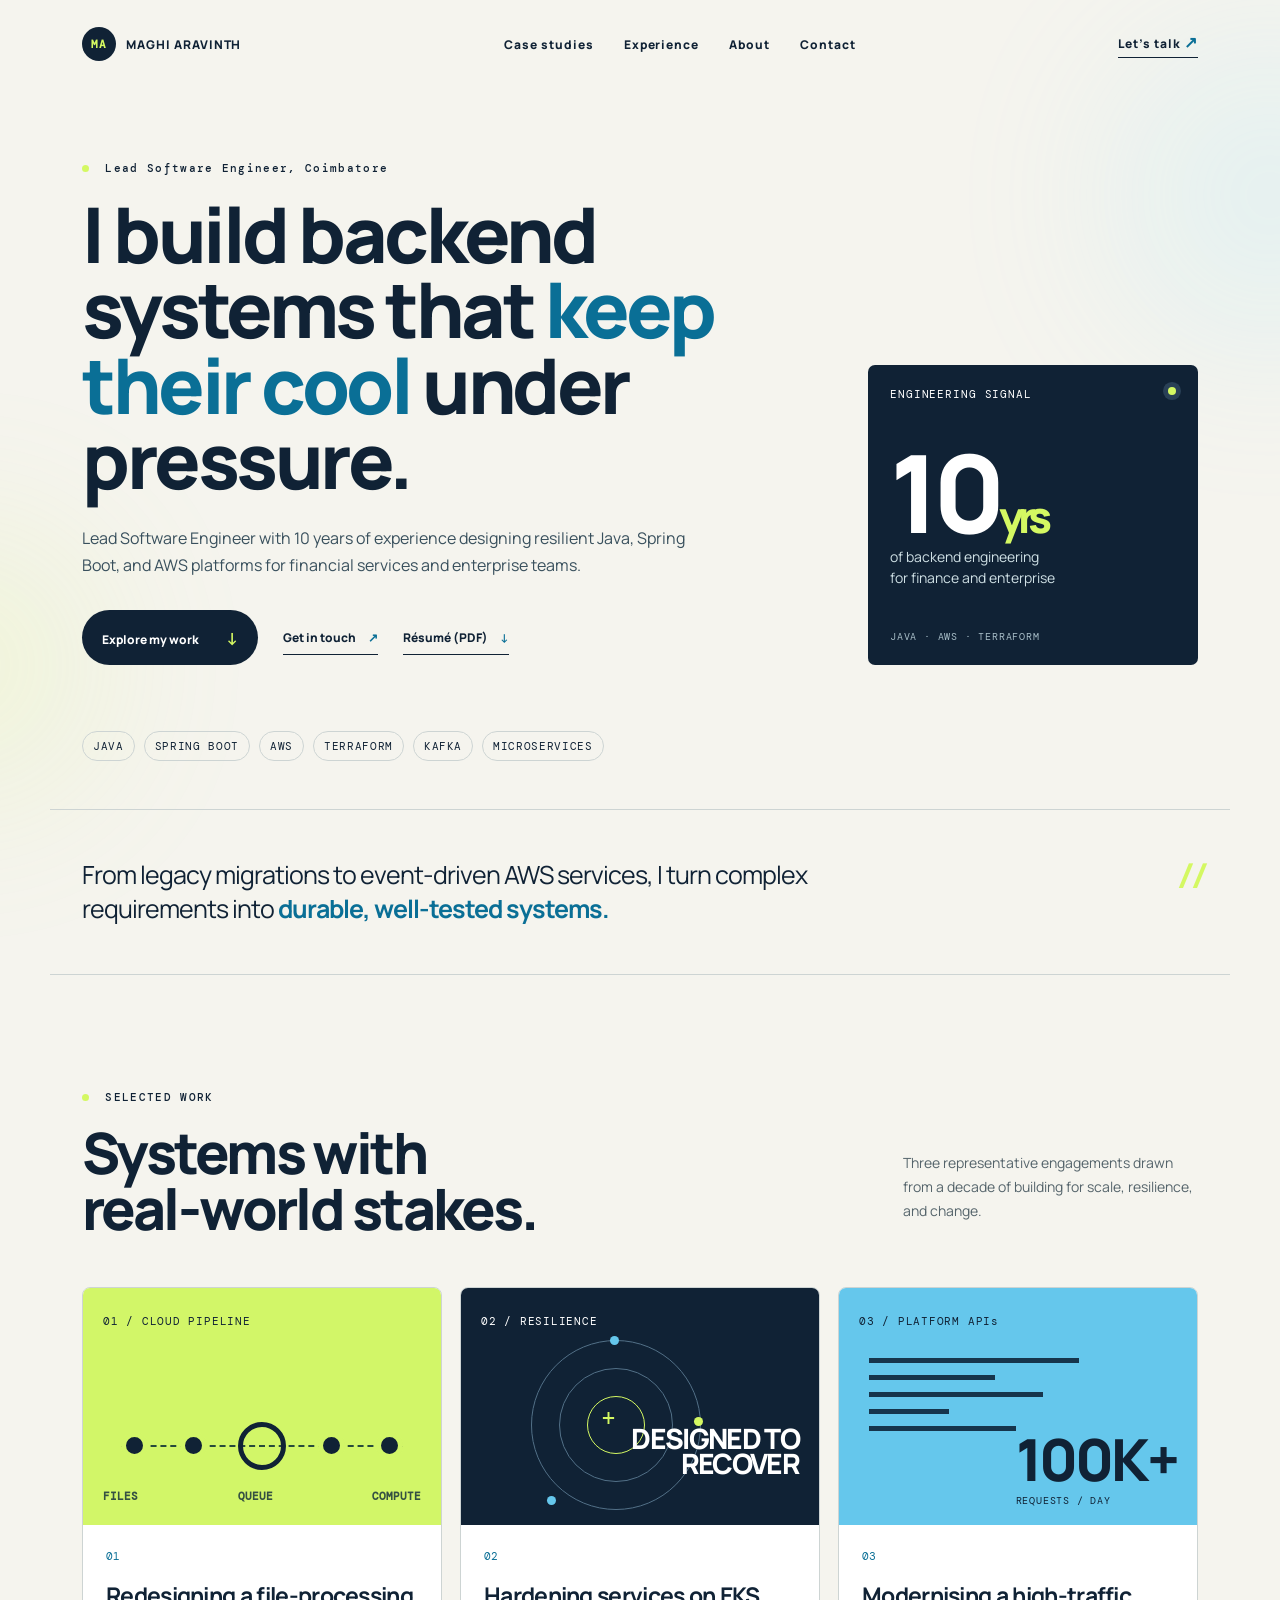
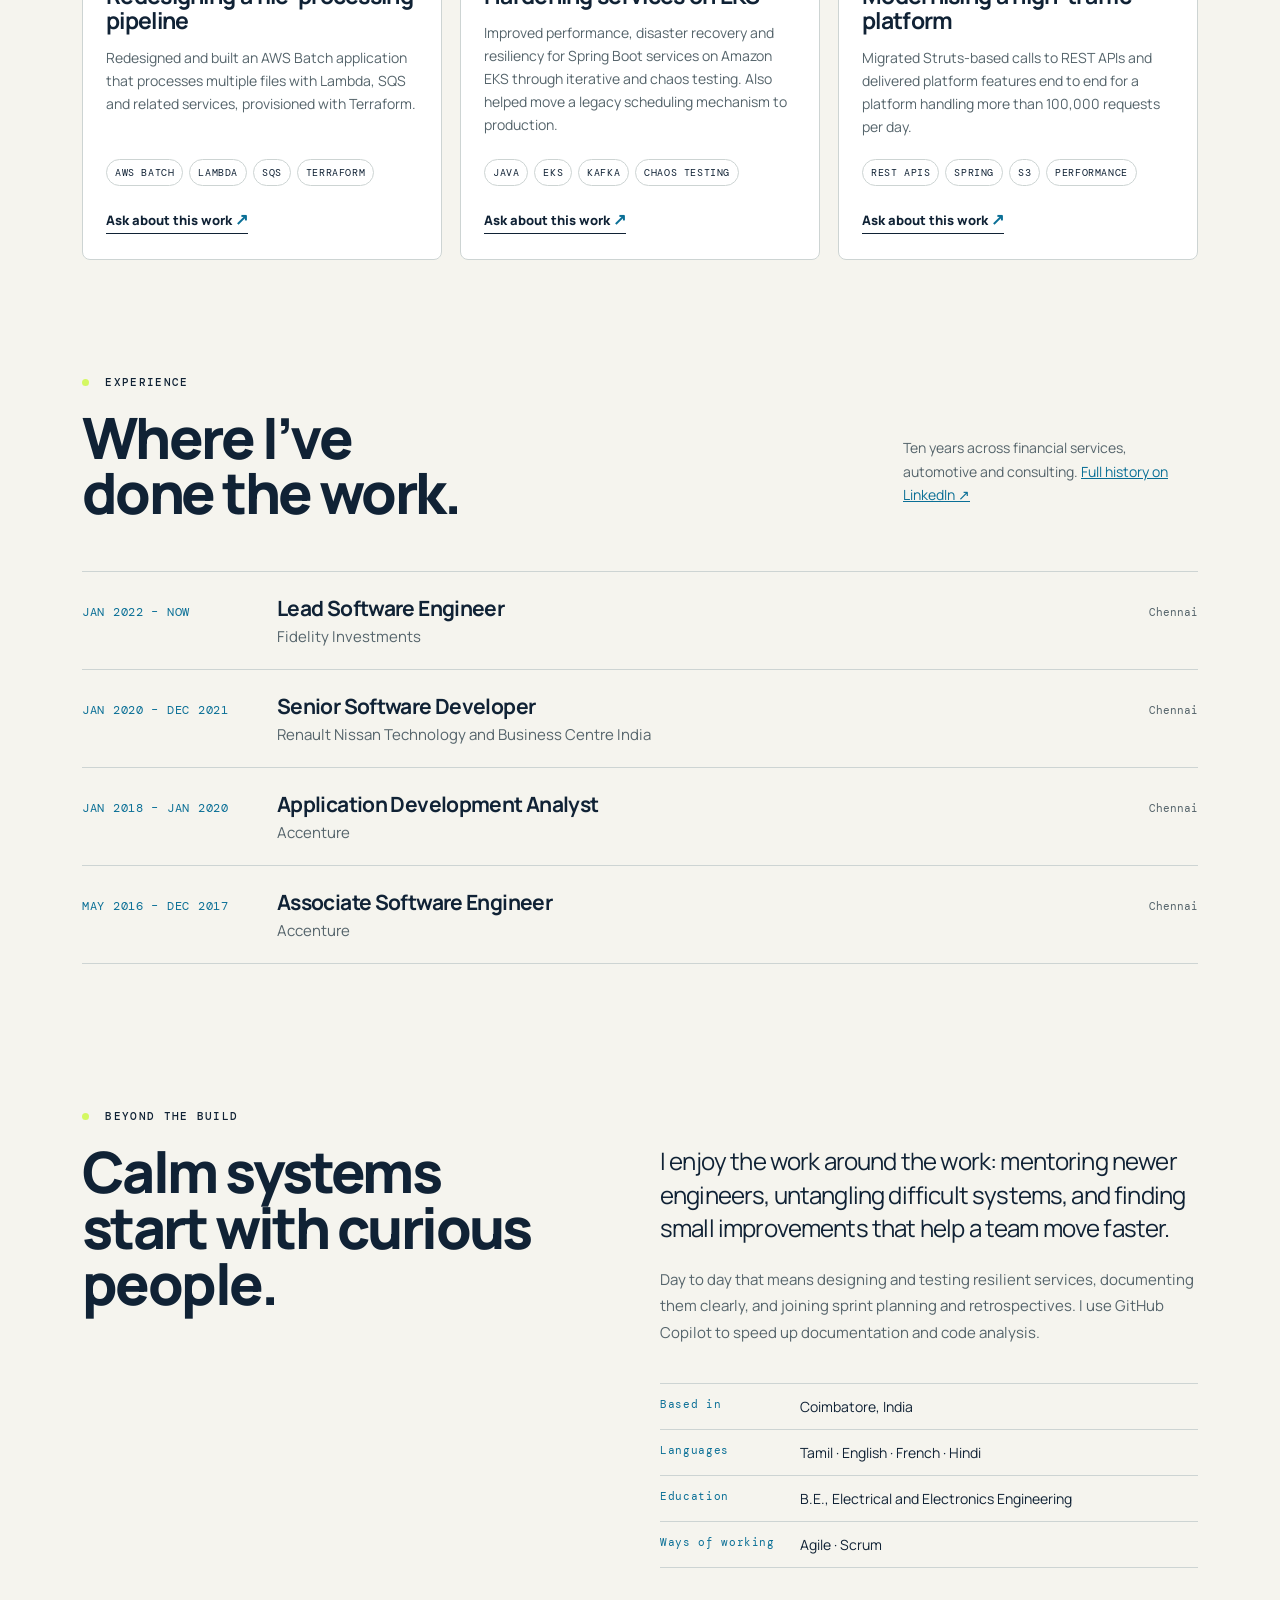
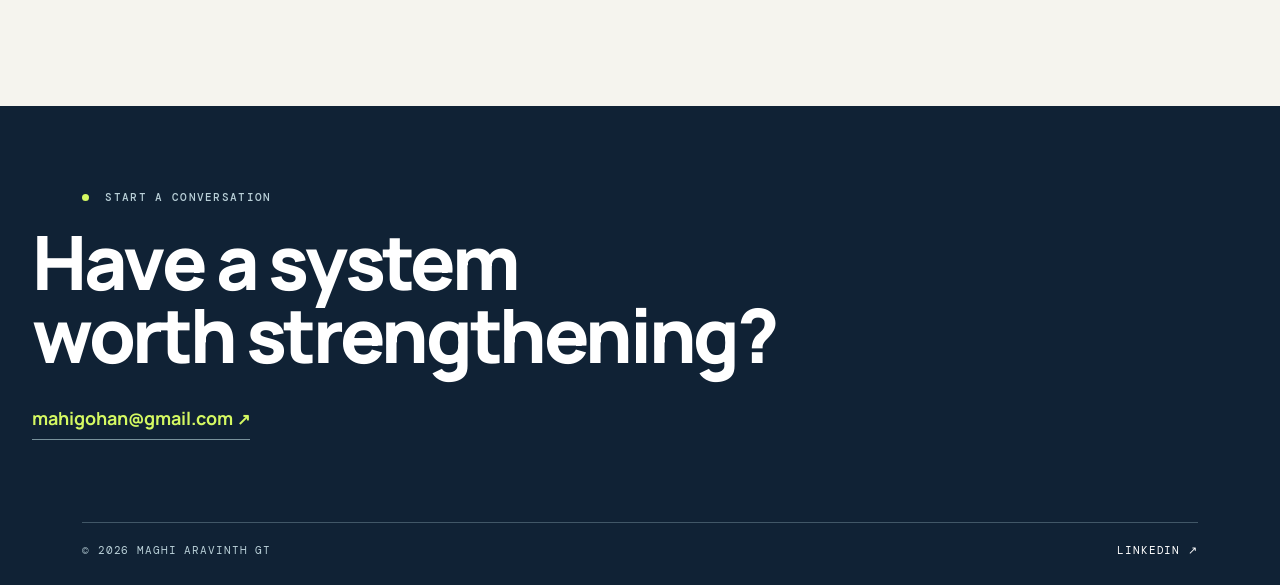
==== index.html @ f9e41836 "uploaded initial commits" ====
<!doctype html>
<html lang="en">
<head>
  <meta charset="utf-8">
  <meta name="viewport" content="width=device-width, initial-scale=1, viewport-fit=cover">
  <meta name="description" content="Portfolio of Maghi Aravinth GT, Lead Software Engineer.">
  <meta name="theme-color" content="#f5f4ee">
  <link rel="icon" href="favicon.svg" type="image/svg+xml">
  <meta property="og:type" content="website">
  <meta property="og:title" content="Maghi Aravinth GT – Lead Software Engineer">
  <meta property="og:description" content="Java, Spring Boot, AWS and Terraform. Resilient backend systems for financial services and enterprise teams.">
  <title>Maghi Aravinth GT - Lead Software Engineer</title>
  <link rel="preconnect" href="https://fonts.googleapis.com">
  <link rel="preconnect" href="https://fonts.gstatic.com" crossorigin>
  <link href="https://fonts.googleapis.com/css2?family=DM+Mono:wght@400;500&family=Manrope:wght@400;500;600;700;800&display=swap" rel="stylesheet">
  <link rel="stylesheet" href="styles.css">
</head>
<body>
  <div class="page-glow glow-one"></div><div class="page-glow glow-two"></div>
  <header class="nav wrap">
    <a class="brand" href="#top"><span>MA</span> MAGHI ARAVINTH</a>
    <nav aria-label="Main navigation"><a href="#work">Case studies</a><a href="#experience">Experience</a><a href="#about">About</a><a href="#contact">Contact</a></nav>
    <a class="nav-cta" href="mailto:mahigohan@gmail.com">Let’s talk <span>↗</span></a>
  </header>

  <main id="top">
    <section class="hero wrap">
      <p class="eyebrow"><span></span> Lead Software Engineer, Coimbatore</p>
      <div class="hero-grid">
        <div>
          <h1>I build backend systems that <em>keep their cool</em> under pressure.</h1>
          <p class="intro">Lead Software Engineer with 10 years of experience designing resilient Java, Spring Boot, and AWS platforms for financial services and enterprise teams.</p>
          <div class="hero-actions"><a class="button primary" href="#work">Explore my work <b>↓</b></a><a class="button text" href="mailto:mahigohan@gmail.com">Get in touch <b>↗</b></a><a class="button text" href="Maghi_Aravinth_GT_Resume.pdf" download>Résumé (PDF) <b>↓</b></a></div>
        </div>
        <aside class="signal-card" aria-label="Engineering profile">
          <div class="signal-top"><span>ENGINEERING SIGNAL</span><i></i></div>
          <div class="signal-number">10<span>yrs</span></div><p>of backend engineering<br>for finance and enterprise</p>
          
          <div class="signal-footer"><span>JAVA · AWS · TERRAFORM</span></div>
        </aside>
      </div>
      <div class="stack-row"><span>JAVA</span><span>SPRING BOOT</span><span>AWS</span><span>TERRAFORM</span><span>KAFKA</span><span>MICROSERVICES</span></div>
    </section>

    <section class="statement wrap"><p>From legacy migrations to event-driven AWS services, I turn complex requirements into <strong>durable, well-tested systems.</strong></p><div class="line-mark">/ /</div></section>

    <section class="work wrap" id="work">
      <div class="section-heading"><div><p class="eyebrow"><span></span> SELECTED WORK</p><h2>Systems with<br>real-world stakes.</h2></div><p>Three representative engagements drawn from a decade of building for scale, resilience, and change.</p></div>
      <div class="case-list">
        <article class="case-card featured">
          <div class="case-art batch-art"><span class="art-label">01 / CLOUD PIPELINE</span><div class="pipeline"><i></i><i></i><i></i><i></i><i></i></div><div class="batch-tags"><b>FILES</b><b>QUEUE</b><b>COMPUTE</b></div></div>
          <div class="case-copy"><p class="case-number">01</p><h3>Redesigning a file-processing pipeline</h3><p>Redesigned and built an AWS Batch application that processes multiple files with Lambda, SQS and related services, provisioned with Terraform.</p><div class="tags"><span>AWS BATCH</span><span>LAMBDA</span><span>SQS</span><span>TERRAFORM</span></div><a href="#contact">Ask about this work <b>↗</b></a></div>
        </article>
        <article class="case-card dark-card">
          <div class="case-art resilience-art"><span class="art-label">02 / RESILIENCE</span><div class="orbit"><i></i><i></i><i></i><b>+</b></div><p>DESIGNED TO<br>RECOVER</p></div>
          <div class="case-copy"><p class="case-number">02</p><h3>Hardening services on EKS</h3><p>Improved performance, disaster recovery and resiliency for Spring Boot services on Amazon EKS through iterative and chaos testing. Also helped move a legacy scheduling mechanism to production.</p><div class="tags"><span>JAVA</span><span>EKS</span><span>KAFKA</span><span>CHAOS TESTING</span></div><a href="#contact">Ask about this work <b>↗</b></a></div>
        </article>
        <article class="case-card sky-card">
          <div class="case-art api-art"><span class="art-label">03 / PLATFORM APIs</span><div class="request-lines"><i></i><i></i><i></i><i></i><i></i></div><div class="request-count">100K+<small>REQUESTS / DAY</small></div></div>
          <div class="case-copy"><p class="case-number">03</p><h3>Modernising a high-traffic platform</h3><p>Migrated Struts-based calls to REST APIs and delivered platform features end to end for a platform handling more than 100,000 requests per day.</p><div class="tags"><span>REST APIS</span><span>SPRING</span><span>S3</span><span>PERFORMANCE</span></div><a href="#contact">Ask about this work <b>↗</b></a></div>
        </article>
      </div>
    </section>

    <section class="exp wrap" id="experience"><div class="section-heading"><div><p class="eyebrow"><span></span> EXPERIENCE</p><h2>Where I’ve<br>done the work.</h2></div><p>Ten years across financial services, automotive and consulting. <a href="https://www.linkedin.com/in/maghiaravinthgt22" rel="noreferrer">Full history on LinkedIn ↗</a></p></div><ol class="roles">
<li><time>JAN 2022 – NOW</time><div><h3>Lead Software Engineer</h3><p>Fidelity Investments</p></div><span>Chennai</span></li>
<li><time>JAN 2020 – DEC 2021</time><div><h3>Senior Software Developer</h3><p>Renault Nissan Technology and Business Centre India</p></div><span>Chennai</span></li>
<li><time>JAN 2018 – JAN 2020</time><div><h3>Application Development Analyst</h3><p>Accenture</p></div><span>Chennai</span></li>
<li><time>MAY 2016 – DEC 2017</time><div><h3>Associate Software Engineer</h3><p>Accenture</p></div><span>Chennai</span></li></ol></section>

    <section class="about wrap" id="about"><div class="about-side"><p class="eyebrow"><span></span> BEYOND THE BUILD</p><h2>Calm systems<br>start with curious<br>people.</h2></div><div class="about-copy"><p>I enjoy the work around the work: mentoring newer engineers, untangling difficult systems, and finding small improvements that help a team move faster.</p><p class="muted">Day to day that means designing and testing resilient services, documenting them clearly, and joining sprint planning and retrospectives. I use GitHub Copilot to speed up documentation and code analysis.</p><div class="facts"><div><b>Based in</b><span>Coimbatore, India</span></div><div><b>Languages</b><span>Tamil · English · French · Hindi</span></div><div><b>Education</b><span>B.E., Electrical and Electronics Engineering</span></div><div><b>Ways of working</b><span>Agile · Scrum</span></div></div></div></section>

    <section class="contact wrap" id="contact"><p class="eyebrow"><span></span> START A CONVERSATION</p><h2>Have a system<br>worth strengthening?</h2><a href="mailto:mahigohan@gmail.com">mahigohan@gmail.com <b>↗</b></a><div><span>© 2026 MAGHI ARAVINTH GT</span><a href="https://www.linkedin.com/in/maghiaravinthgt22" target="_blank" rel="noreferrer">LINKEDIN ↗</a></div></section>
  </main>
</body>
</html>
---- styles.css ----
:root{--text:#102235;--card:#fff;--link:#0a6f96;--soft:#39505d;color-scheme:light;box-sizing:border-box;padding-top:env(safe-area-inset-top,0px);padding-bottom:env(safe-area-inset-bottom,0px);--ink:#102235;--blue:#65c7ec;--acid:#d4f862;--paper:#f5f4ee;--muted:#55646b;--line:#cdd4d3}*{box-sizing:border-box}html{scroll-behavior:smooth;scroll-padding-top:env(safe-area-inset-top,0px)}body{margin:0;color:var(--text);background:var(--paper);font-family:Manrope,Arial,sans-serif}.wrap{max-width:1180px;margin:auto;padding-left:32px;padding-right:32px}.page-glow{position:fixed;border-radius:50%;filter:blur(90px);z-index:-1;opacity:.18}.glow-one{width:300px;height:300px;background:#95e5ff;top:5%;right:-140px}.glow-two{width:250px;height:250px;background:#d4f862;top:60%;left:-160px}.nav{height:88px;display:flex;align-items:center;justify-content:space-between;font-size:12px;font-weight:800;letter-spacing:.08em}.brand{display:flex;align-items:center;gap:10px;text-decoration:none;color:inherit}.brand span{display:grid;place-items:center;width:34px;height:34px;background:var(--ink);color:var(--acid);border-radius:50%;font-family:'DM Mono',ui-monospace,monospace;font-size:11px}.nav nav{display:flex;gap:30px}.nav a{color:inherit;text-decoration:none}.nav-cta{border-bottom:1px solid var(--text);padding-bottom:4px}.nav-cta span,.case-copy a b,.contact h2+a b{color:var(--link);font-size:16px}.hero{padding-top:73px}.eyebrow{font:500 11px 'DM Mono',ui-monospace,monospace;letter-spacing:.12em;margin:0 0 21px}.eyebrow span{width:7px;height:7px;background:var(--acid);display:inline-block;border-radius:50%;margin-right:8px}.hero-grid{display:grid;grid-template-columns:minmax(0,1.45fr) 330px;gap:80px;align-items:end}.hero h1,.section-heading h2,.about h2,.contact h2{font-size:clamp(47px,6vw,78px);letter-spacing:-.045em;line-height:.98;margin:0;font-weight:800}.hero h1 em{font-style:normal;color:var(--link)}.intro{font-size:16px;line-height:1.7;max-width:630px;margin:28px 0 31px;color:var(--soft)}.hero-actions{display:flex;align-items:center;gap:25px}.button{font-size:12px;font-weight:800;text-decoration:none;color:inherit}.button.primary{background:var(--ink);color:white;border-radius:30px;padding:16px 20px}.button.primary b{color:var(--acid);padding-left:25px;font-size:17px}.button.text{border-bottom:1px solid;padding:8px 0}.button.text b{padding-left:10px;color:var(--link)}.signal-card{background:var(--ink);color:white;padding:22px;border-radius:7px;min-height:300px;display:flex;flex-direction:column}.signal-top,.signal-footer{display:flex;justify-content:space-between;font:11px 'DM Mono',ui-monospace,monospace;letter-spacing:.08em}.signal-top i{display:block;width:8px;height:8px;border-radius:50%;background:var(--acid);box-shadow:0 0 0 5px #294056}.signal-number{font-size:108px;font-weight:800;line-height:.9;letter-spacing:-.06em;margin:42px 0 5px}.signal-number span{font-size:44px;color:var(--acid)}.signal-card p{font-size:14px;line-height:1.5;margin:0;color:#cfe0e5}.signal-bars{height:40px;margin-top:auto;display:flex;align-items:end;gap:5px}.signal-bars span{width:10px;background:var(--blue);display:block}.signal-bars span:nth-child(1){height:20%}.signal-bars span:nth-child(2){height:55%}.signal-bars span:nth-child(3){height:35%}.signal-bars span:nth-child(4){height:85%}.signal-bars span:nth-child(5){height:50%}.signal-bars span:nth-child(6){height:100%;background:var(--acid)}.signal-bars span:nth-child(7){height:70%}.signal-bars span:nth-child(8){height:90%}.signal-footer{margin-top:auto;padding-top:18px;color:#a8bec8;font-size:10px}.stack-row{display:flex;flex-wrap:wrap;gap:9px;padding:66px 0 48px}.stack-row span,.tags span{border:1px solid var(--line);border-radius:20px;padding:7px 10px;font:11px 'DM Mono',ui-monospace,monospace;letter-spacing:.06em}.statement{border-top:1px solid var(--line);border-bottom:1px solid var(--line);padding-top:48px;padding-bottom:48px;display:flex;justify-content:space-between;gap:20px}.statement p{font-size:25px;line-height:1.35;letter-spacing:-.04em;max-width:780px;margin:0}.statement strong{color:var(--link)}.line-mark{font:700 28px 'DM Mono',ui-monospace,monospace;color:var(--acid);letter-spacing:-10px}.work{padding-top:115px}.section-heading{display:flex;justify-content:space-between;align-items:end;gap:50px;margin-bottom:50px}.section-heading h2{font-size:57px}.section-heading>p{max-width:295px;font-size:14px;line-height:1.7;color:var(--muted)}.case-list{display:grid;grid-template-columns:repeat(3,1fr);gap:18px}.case-card{border-radius:8px;overflow:hidden;background:var(--card);border:1px solid var(--line);display:flex;flex-direction:column}.case-art{height:237px;position:relative;padding:20px;overflow:hidden}.art-label{font:11px 'DM Mono',ui-monospace,monospace;letter-spacing:.07em}.batch-art{background:#d2f668}.pipeline{position:absolute;left:38px;right:38px;bottom:55px;display:flex;align-items:center;justify-content:space-between}.pipeline:before{content:'';position:absolute;left:0;right:0;border-top:2px dashed #274a3b;z-index:0}.pipeline i{position:relative;z-index:1;width:27px;height:27px;border-radius:50%;background:#102235;border:5px solid #d2f668}.pipeline i:nth-child(3){width:48px;height:48px;border-color:#102235;background:transparent}.batch-tags{position:absolute;bottom:22px;left:20px;right:20px;display:flex;justify-content:space-between;font:11px 'DM Mono',ui-monospace,monospace;color:#355142}.resilience-art{background:#102235;color:white}.resilience-art p{position:absolute;bottom:20px;right:20px;text-align:right;font:800 28px/.9 Manrope,Arial,sans-serif;letter-spacing:-.06em}.orbit{position:absolute;width:170px;height:170px;border:1px solid #527087;border-radius:50%;left:70px;top:52px}.orbit:before,.orbit:after{content:'';position:absolute;inset:27px;border:1px solid #527087;border-radius:50%}.orbit:after{inset:55px;border-color:var(--acid)}.orbit i{position:absolute;width:9px;height:9px;background:var(--blue);border-radius:50%;top:-5px;left:78px}.orbit i:nth-child(2){top:76px;left:162px;background:var(--acid)}.orbit i:nth-child(3){top:155px;left:15px}.orbit b{position:absolute;top:61px;left:69px;font:25px 'DM Mono',ui-monospace,monospace;color:var(--acid)}.sky-card .case-art{background:var(--blue)}.request-lines{position:absolute;top:58px;left:30px;width:210px}.request-lines i{height:5px;display:block;background:#16354c;margin:12px 0}.request-lines i:nth-child(2){width:60%}.request-lines i:nth-child(3){width:83%}.request-lines i:nth-child(4){width:38%}.request-lines i:nth-child(5){width:70%}.request-count{position:absolute;right:20px;bottom:18px;font:800 58px/.8 Manrope,Arial,sans-serif;letter-spacing:-.05em}.request-count small{display:block;font:10px 'DM Mono',ui-monospace,monospace;letter-spacing:.08em;margin-top:11px}.case-copy{padding:24px 23px 25px;display:flex;flex-direction:column;flex:1}.case-number{font:11px 'DM Mono',ui-monospace,monospace;color:var(--link);margin:0 0 20px}.case-copy h3{font-size:23px;letter-spacing:-.03em;line-height:1.1;margin:0 0 13px}.case-copy>p:not(.case-number){font-size:14px;line-height:1.65;color:var(--muted);margin:0 0 20px}.tags{display:flex;gap:6px;flex-wrap:wrap;margin-top:auto}.tags span{font-size:10px;padding:6px 8px}.case-copy a{font-size:13px;font-weight:800;color:inherit;text-decoration:none;margin-top:22px;border-bottom:1px solid var(--text);align-self:start;padding-bottom:3px}.about{display:grid;grid-template-columns:1fr 1.15fr;gap:110px;padding-top:145px;padding-bottom:138px}.about h2{font-size:57px}.about-copy>p:first-child{font-size:24px;line-height:1.4;letter-spacing:-.035em;margin:35px 0 22px}.muted{font-size:15px;line-height:1.75;color:var(--muted)}.facts{margin-top:37px;border-top:1px solid var(--line)}.facts>div{display:grid;grid-template-columns:140px 1fr;border-bottom:1px solid var(--line);padding:13px 0;font-size:14px}.facts b{font:11px 'DM Mono',ui-monospace,monospace;letter-spacing:.06em;color:var(--link)}.contact{background:var(--ink);max-width:none;color:white;padding-top:84px;padding-bottom:28px}.contact>*{max-width:1116px;margin-left:auto;margin-right:auto}.contact .eyebrow{color:#b9d0d8}.contact h2{font-size:clamp(47px,6vw,75px);margin-bottom:34px}.contact h2+a{font-size:18px;font-weight:700;color:var(--acid);text-decoration:none;border-bottom:1px solid #78919b;padding-bottom:9px}.contact>div{margin-top:92px;padding-top:20px;border-top:1px solid #415767;display:flex;justify-content:space-between;font:11px 'DM Mono',ui-monospace,monospace;letter-spacing:.08em;color:#b9d0d8}.contact>div a{color:white;text-decoration:none}@media(max-width:800px){.wrap{padding-left:20px;padding-right:20px}.nav{height:auto;flex-wrap:wrap;gap:10px 16px;padding-top:16px;padding-bottom:10px}.nav nav{order:3;width:100%;gap:22px;font-size:12px}.nav-cta{font-size:12px}.hero{padding-top:45px}.hero-grid,.about{grid-template-columns:1fr;gap:40px}.signal-card{max-width:400px}.case-list{grid-template-columns:1fr}.section-heading{display:block}.section-heading>p{margin-top:20px}.statement{padding-top:35px;padding-bottom:35px}.statement p{font-size:20px}.work{padding-top:80px}.about{padding-top:90px;padding-bottom:90px}.contact{padding-left:20px;padding-right:20px}.facts>div{grid-template-columns:100px 1fr}.stack-row{padding:45px 0}.hero h1{font-size:50px}}

a:focus-visible,button:focus-visible{outline:3px solid var(--link);outline-offset:3px;border-radius:3px}
.contact a:focus-visible{outline-color:var(--acid)}
.contact h2+a b{color:var(--acid)}
.case-art{color:#102235}.resilience-art{color:#fff}
.section-heading>p a{color:var(--link)}
.exp{padding-top:115px}
.roles{list-style:none;margin:0;padding:0;border-top:1px solid var(--line)}
.roles li{display:grid;grid-template-columns:175px 1fr 90px;gap:20px;align-items:baseline;padding:22px 0;border-bottom:1px solid var(--line)}
.roles time{font:12px 'DM Mono',ui-monospace,monospace;color:var(--link);letter-spacing:.06em}
.roles h3{margin:0;font-size:21px;letter-spacing:-.03em}
.roles p{margin:4px 0 0;color:var(--muted);font-size:15px}
.roles span{font:11px 'DM Mono',ui-monospace,monospace;color:var(--muted);text-align:right}
@media(max-width:800px){.roles li{grid-template-columns:1fr;gap:6px}.roles span{text-align:left}.exp{padding-top:80px}}
.hero-actions{flex-wrap:wrap;gap:14px 25px}
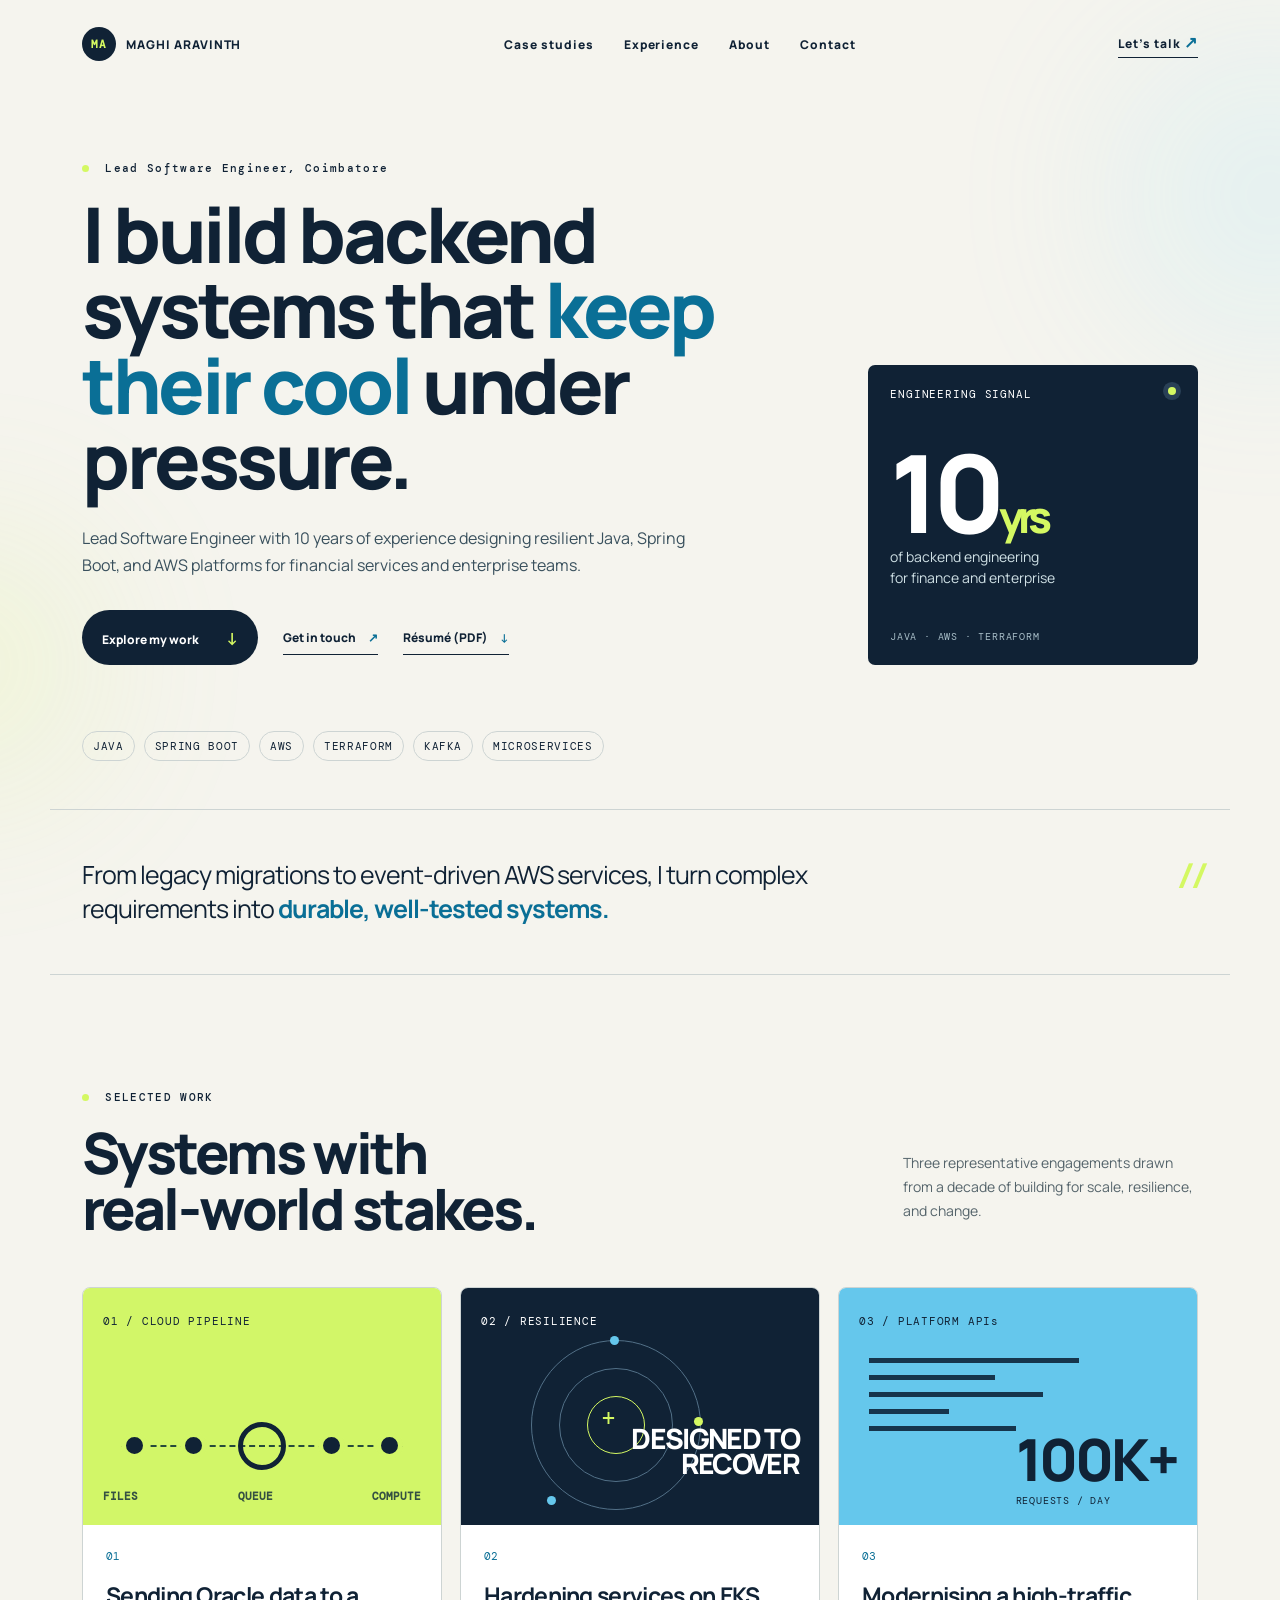
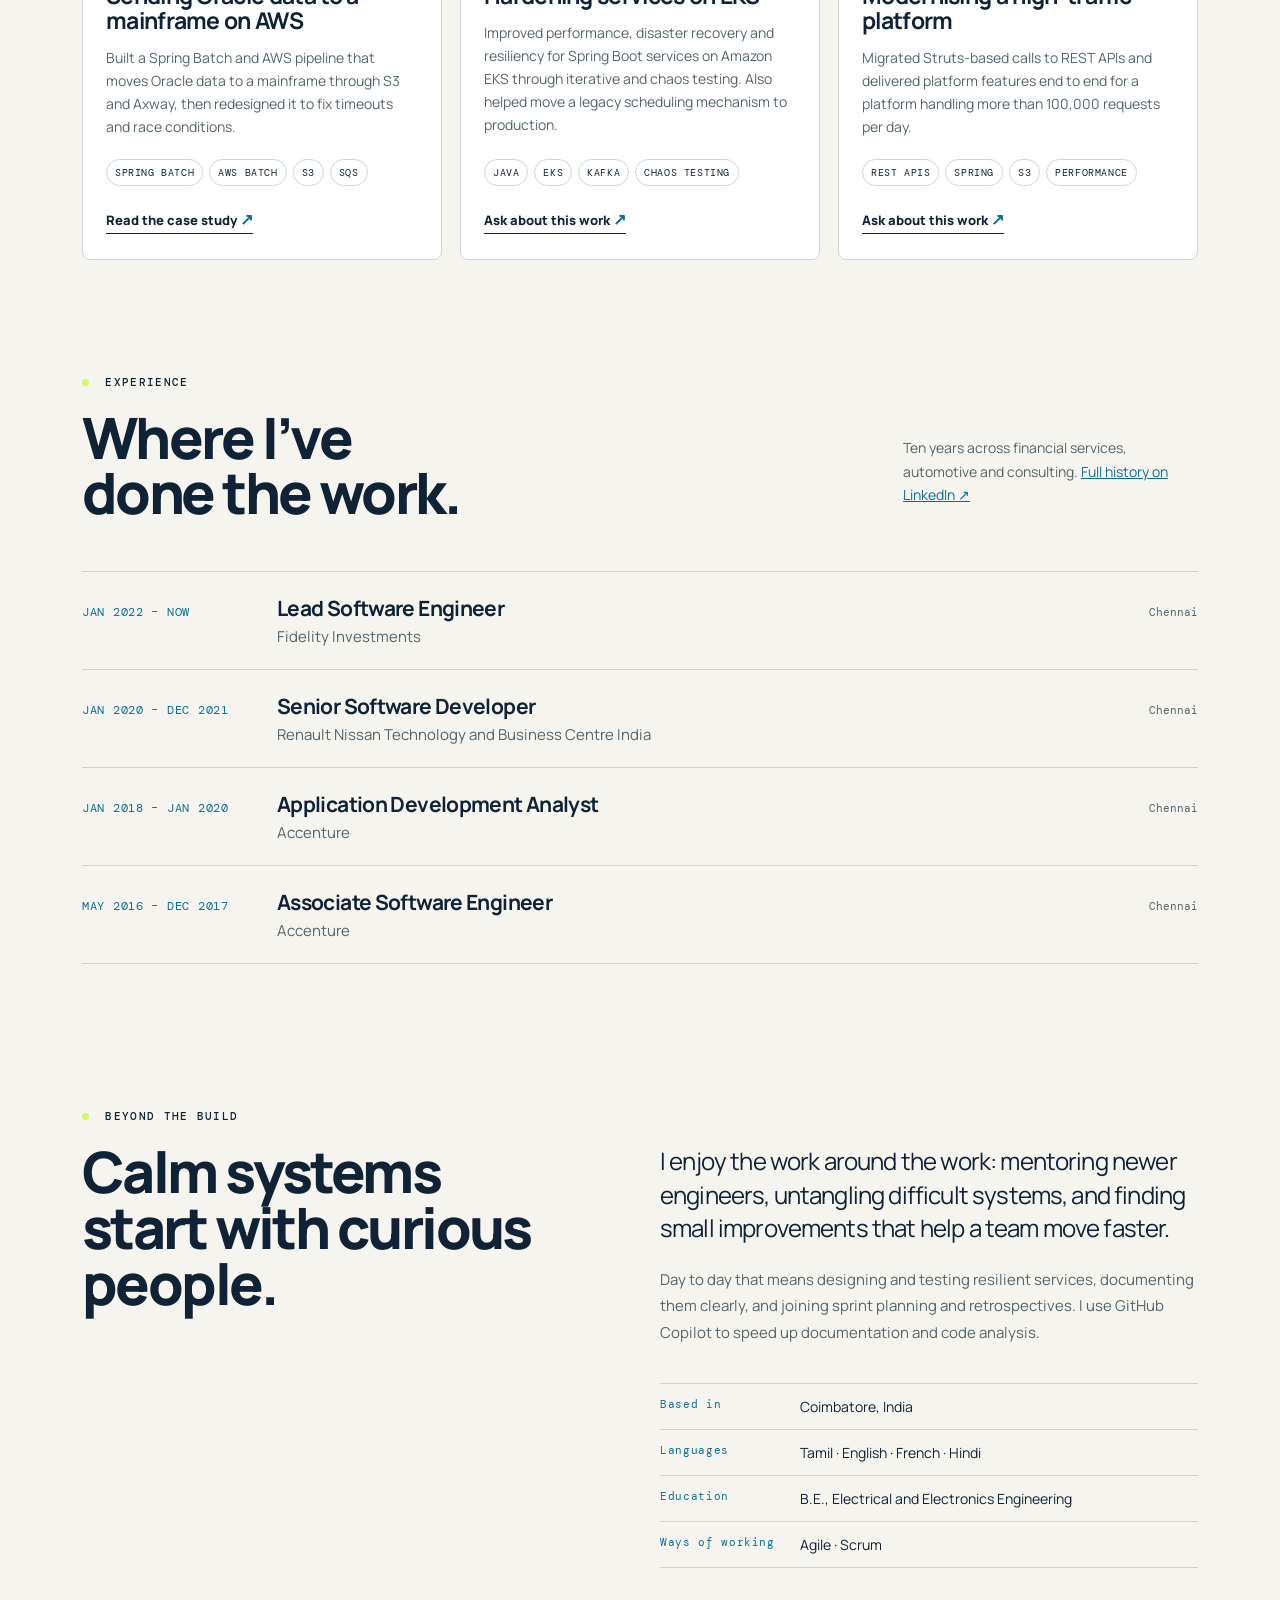
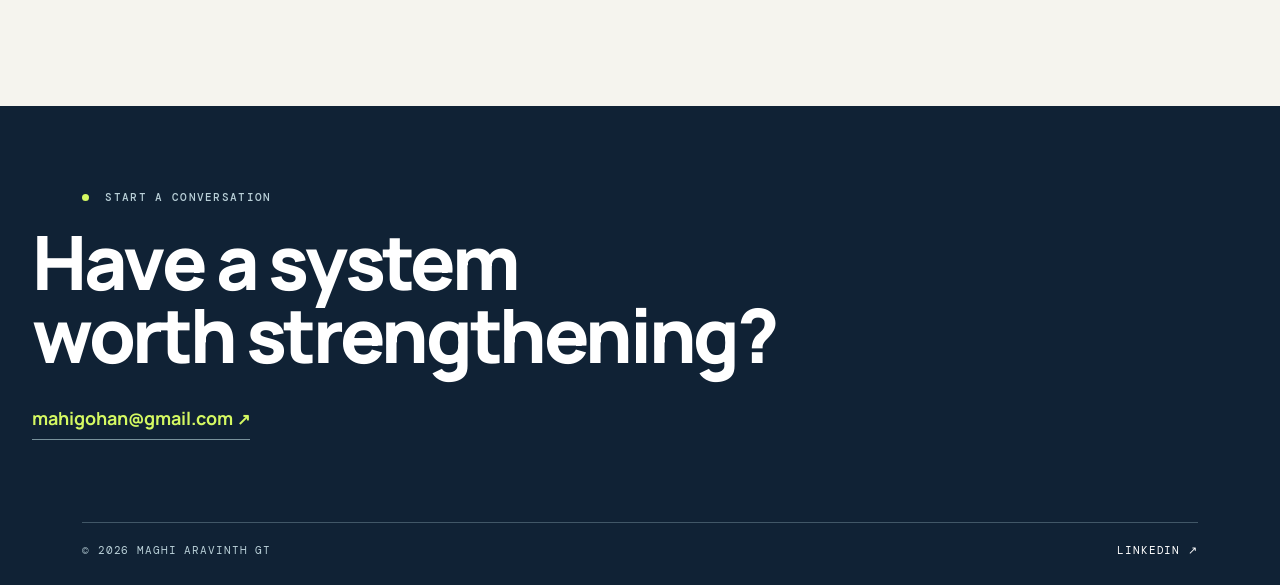
==== commit 67b7b612: "added case study 1" ====
--- a/index.html
+++ b/index.html
@@ -49,7 +49,7 @@
       <div class="case-list">
         <article class="case-card featured">
           <div class="case-art batch-art"><span class="art-label">01 / CLOUD PIPELINE</span><div class="pipeline"><i></i><i></i><i></i><i></i><i></i></div><div class="batch-tags"><b>FILES</b><b>QUEUE</b><b>COMPUTE</b></div></div>
-          <div class="case-copy"><p class="case-number">01</p><h3>Redesigning a file-processing pipeline</h3><p>Redesigned and built an AWS Batch application that processes multiple files with Lambda, SQS and related services, provisioned with Terraform.</p><div class="tags"><span>AWS BATCH</span><span>LAMBDA</span><span>SQS</span><span>TERRAFORM</span></div><a href="#contact">Ask about this work <b>↗</b></a></div>
+          <div class="case-copy"><p class="case-number">01</p><h3>Sending Oracle data to a mainframe on AWS</h3><p>Built a Spring Batch and AWS pipeline that moves Oracle data to a mainframe through S3 and Axway, then redesigned it to fix timeouts and race conditions.</p><div class="tags"><span>SPRING BATCH</span><span>AWS BATCH</span><span>S3</span><span>SQS</span></div><a href="case-study-oracle-mainframe.html">Read the case study <b>↗</b></a></div>
         </article>
         <article class="case-card dark-card">
           <div class="case-art resilience-art"><span class="art-label">02 / RESILIENCE</span><div class="orbit"><i></i><i></i><i></i><b>+</b></div><p>DESIGNED TO<br>RECOVER</p></div>
--- a/styles.css
+++ b/styles.css
@@ -14,3 +14,21 @@
 .roles span{font:11px 'DM Mono',ui-monospace,monospace;color:var(--muted);text-align:right}
 @media(max-width:800px){.roles li{grid-template-columns:1fr;gap:6px}.roles span{text-align:left}.exp{padding-top:80px}}
 .hero-actions{flex-wrap:wrap;gap:14px 25px}
+
+.cs{padding-top:48px;padding-bottom:110px}
+.cs-title{font-size:clamp(38px,5.4vw,66px);letter-spacing:-.045em;line-height:1.02;margin:0 0 24px;font-weight:800;max-width:900px}
+.cs-lede{font-size:18px;line-height:1.65;color:var(--soft);max-width:720px;margin:0}
+.cs-facts{max-width:760px;margin:40px 0 0}
+.cs-sec{max-width:760px;margin-top:64px}
+.cs-sec h2{font-size:30px;letter-spacing:-.035em;line-height:1.15;margin:0 0 16px;font-weight:800}
+.cs-sec h3{font-size:18px;letter-spacing:-.02em;margin:26px 0 6px}
+.cs-sec p{font-size:17px;line-height:1.7;color:var(--soft);margin:0 0 16px}
+.cs-sec strong{color:var(--text)}
+.flow-label{font:11px 'DM Mono',ui-monospace,monospace;letter-spacing:.08em;color:var(--muted);margin:28px 0 10px!important}
+.flow{list-style:none;margin:0 0 6px;padding:0;display:flex;flex-wrap:wrap;gap:8px 6px}
+.flow li{border:1px solid var(--line);background:var(--card);border-radius:6px;padding:8px 12px;font-size:14px;font-weight:600;line-height:1.3}
+.flow li+li::before{content:"→";color:var(--link);font-weight:800;margin-right:10px}
+.flow li.new{background:var(--acid);border-color:var(--acid);color:#102235}
+.flow li.new::before{color:#102235}
+.cs-end{max-width:760px;margin-top:70px;padding-top:28px;border-top:1px solid var(--line);display:flex;flex-wrap:wrap;gap:14px 30px}
+@media(max-width:800px){.cs{padding-top:24px}.cs-sec{margin-top:48px}.cs-lede,.cs-sec p{font-size:16px}}
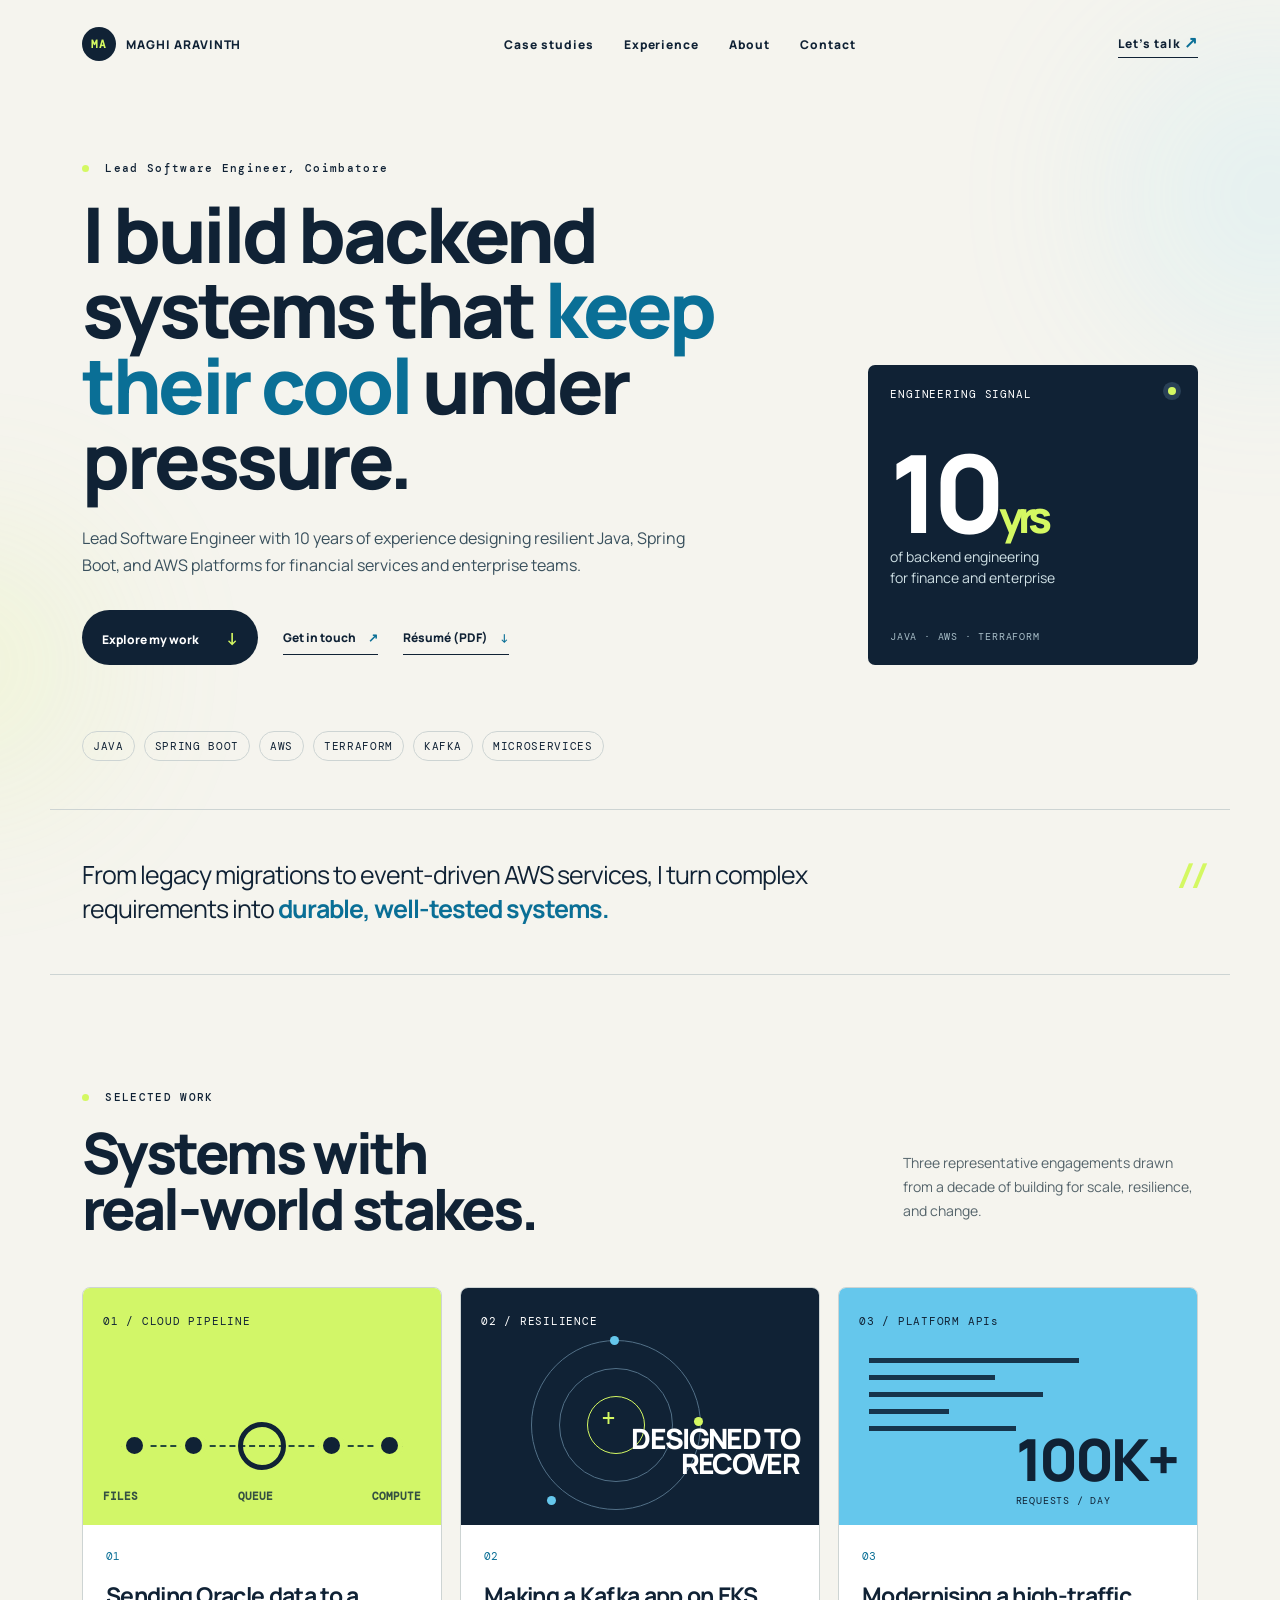
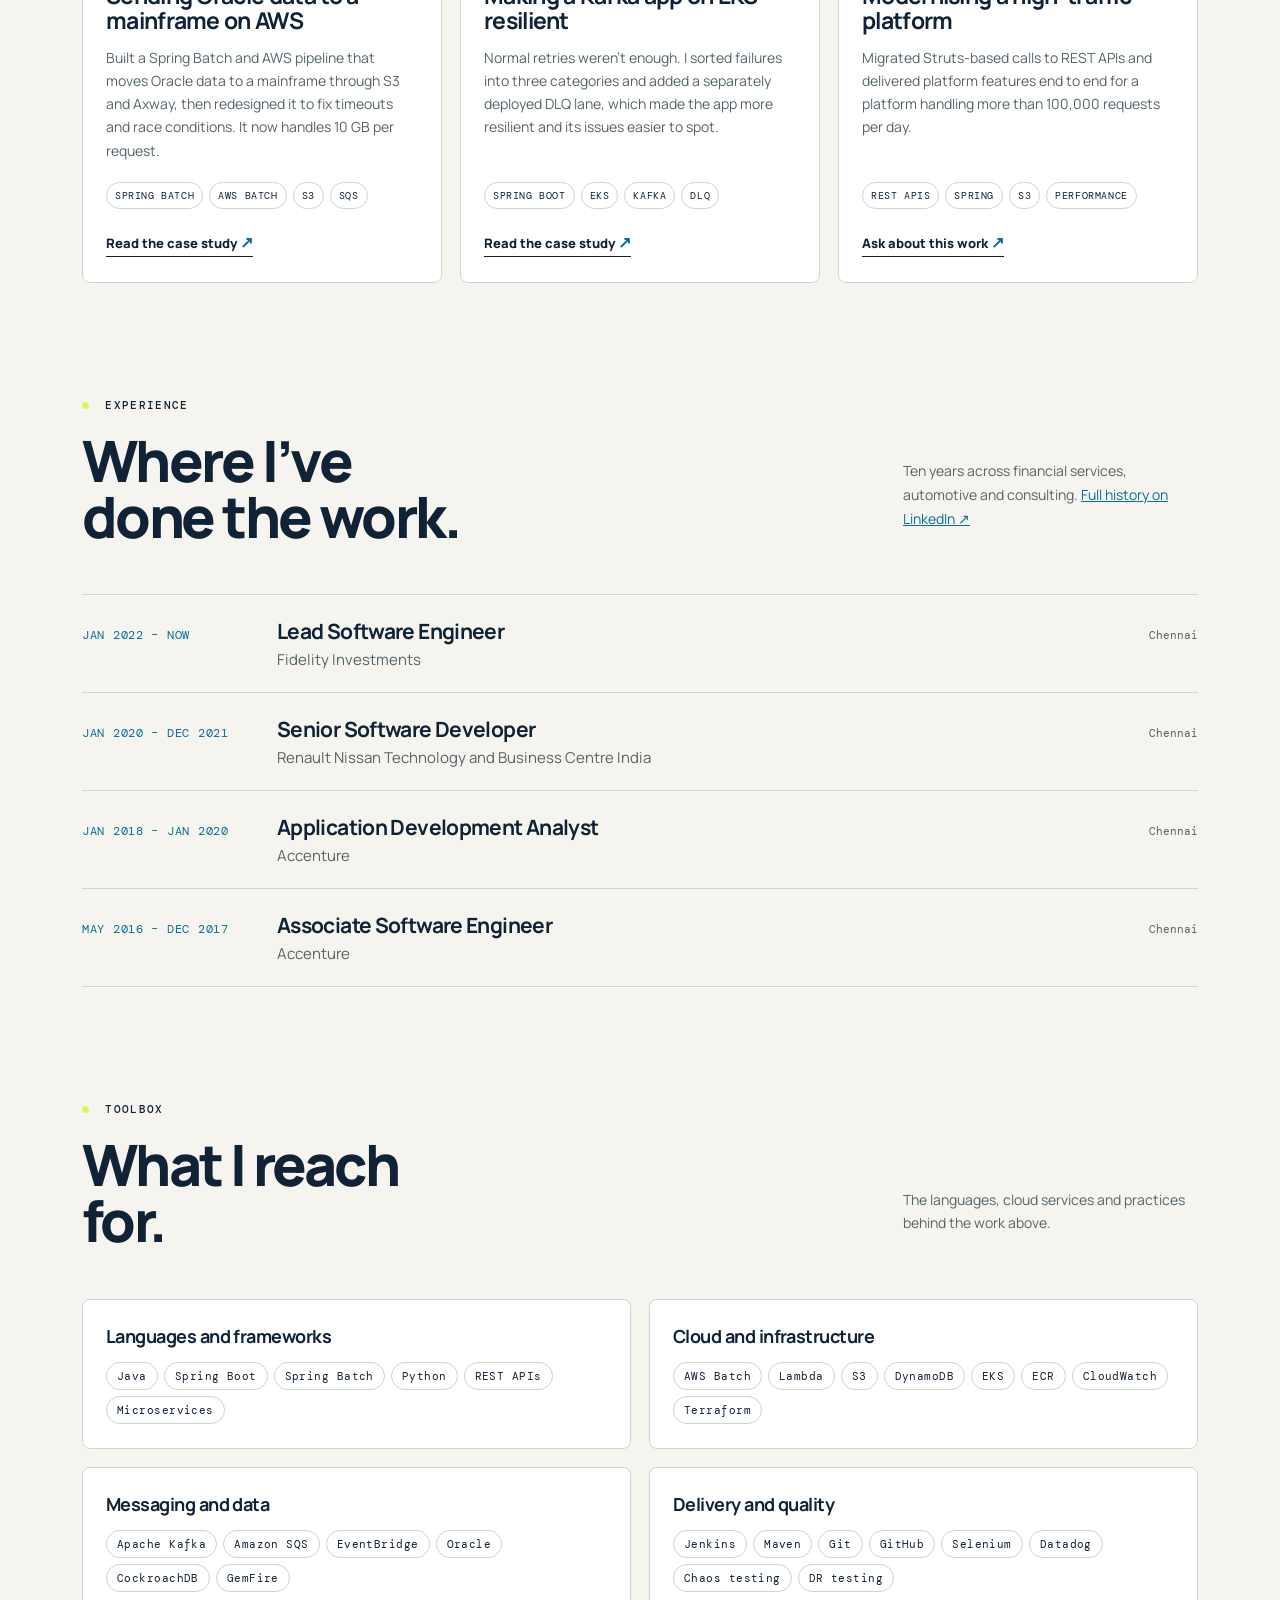
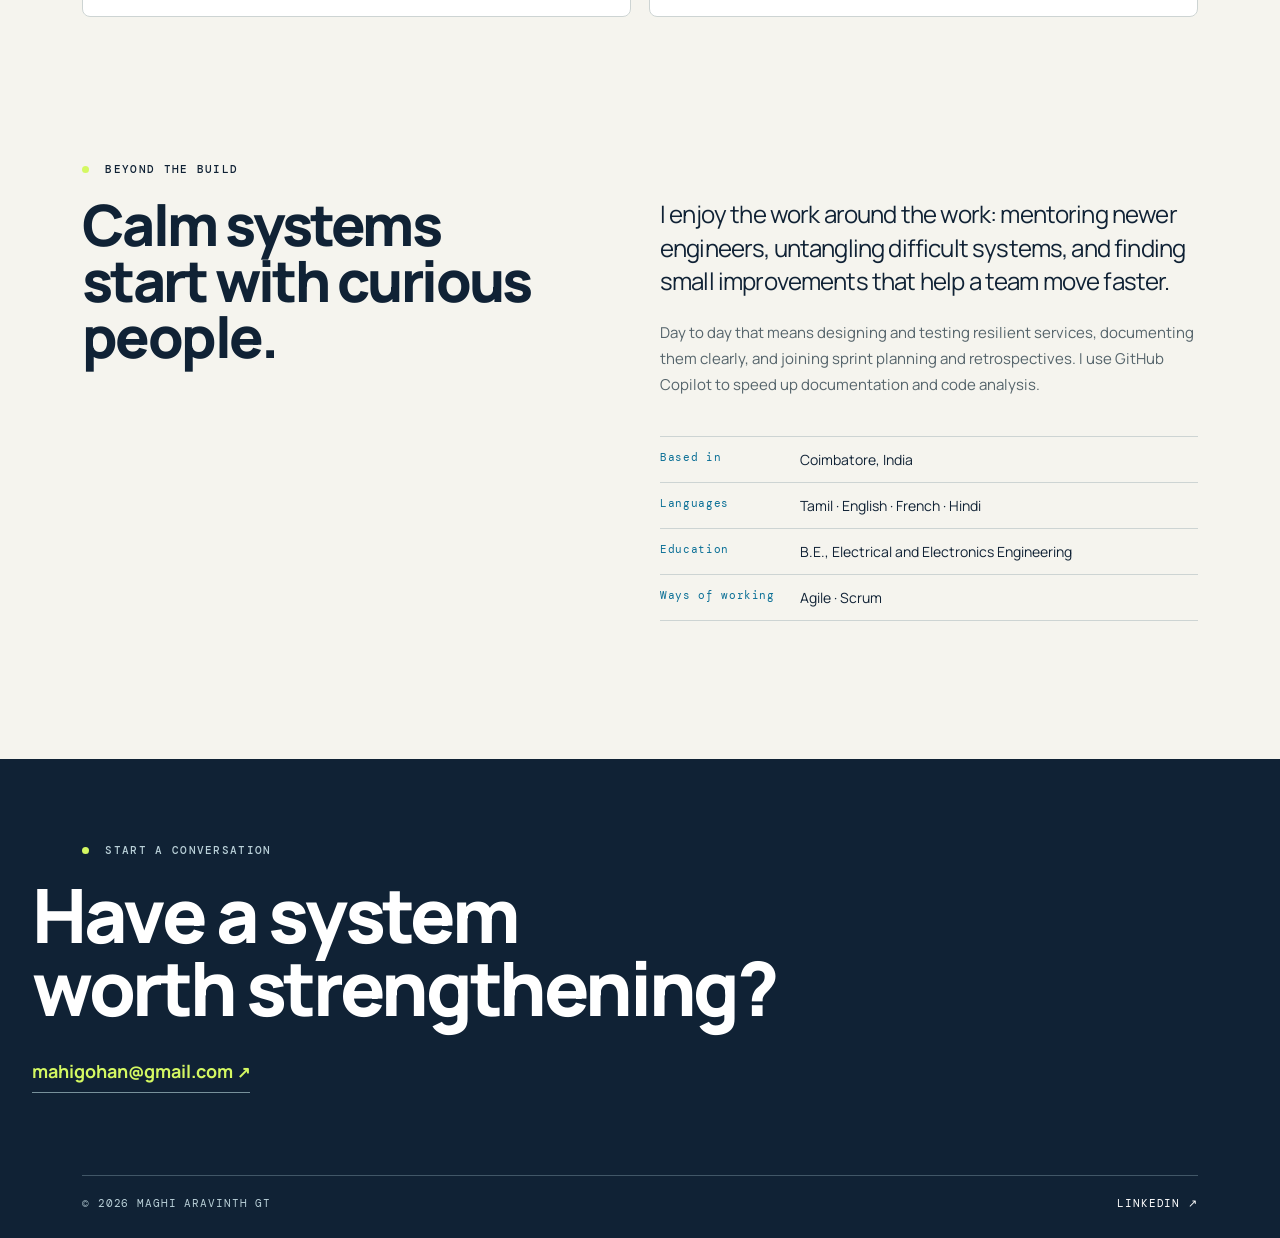
==== commit 43bbce3a: "second case study" ====
--- a/index.html
+++ b/index.html
@@ -13,6 +13,7 @@
   <link rel="preconnect" href="https://fonts.googleapis.com">
   <link rel="preconnect" href="https://fonts.gstatic.com" crossorigin>
   <link href="https://fonts.googleapis.com/css2?family=DM+Mono:wght@400;500&family=Manrope:wght@400;500;600;700;800&display=swap" rel="stylesheet">
+  <script>document.documentElement.classList.add("js")</script>
   <link rel="stylesheet" href="styles.css">
 </head>
 <body>
@@ -49,11 +50,11 @@
       <div class="case-list">
         <article class="case-card featured">
           <div class="case-art batch-art"><span class="art-label">01 / CLOUD PIPELINE</span><div class="pipeline"><i></i><i></i><i></i><i></i><i></i></div><div class="batch-tags"><b>FILES</b><b>QUEUE</b><b>COMPUTE</b></div></div>
-          <div class="case-copy"><p class="case-number">01</p><h3>Sending Oracle data to a mainframe on AWS</h3><p>Built a Spring Batch and AWS pipeline that moves Oracle data to a mainframe through S3 and Axway, then redesigned it to fix timeouts and race conditions.</p><div class="tags"><span>SPRING BATCH</span><span>AWS BATCH</span><span>S3</span><span>SQS</span></div><a href="case-study-oracle-mainframe.html">Read the case study <b>↗</b></a></div>
+          <div class="case-copy"><p class="case-number">01</p><h3>Sending Oracle data to a mainframe on AWS</h3><p>Built a Spring Batch and AWS pipeline that moves Oracle data to a mainframe through S3 and Axway, then redesigned it to fix timeouts and race conditions. It now handles 10 GB per request.</p><div class="tags"><span>SPRING BATCH</span><span>AWS BATCH</span><span>S3</span><span>SQS</span></div><a href="case-study-oracle-mainframe.html">Read the case study <b>↗</b></a></div>
         </article>
         <article class="case-card dark-card">
           <div class="case-art resilience-art"><span class="art-label">02 / RESILIENCE</span><div class="orbit"><i></i><i></i><i></i><b>+</b></div><p>DESIGNED TO<br>RECOVER</p></div>
-          <div class="case-copy"><p class="case-number">02</p><h3>Hardening services on EKS</h3><p>Improved performance, disaster recovery and resiliency for Spring Boot services on Amazon EKS through iterative and chaos testing. Also helped move a legacy scheduling mechanism to production.</p><div class="tags"><span>JAVA</span><span>EKS</span><span>KAFKA</span><span>CHAOS TESTING</span></div><a href="#contact">Ask about this work <b>↗</b></a></div>
+          <div class="case-copy"><p class="case-number">02</p><h3>Making a Kafka app on EKS resilient</h3><p>Normal retries weren’t enough. I sorted failures into three categories and added a separately deployed DLQ lane, which made the app more resilient and its issues easier to spot.</p><div class="tags"><span>SPRING BOOT</span><span>EKS</span><span>KAFKA</span><span>DLQ</span></div><a href="case-study-eks-kafka-resilience.html">Read the case study <b>↗</b></a></div>
         </article>
         <article class="case-card sky-card">
           <div class="case-art api-art"><span class="art-label">03 / PLATFORM APIs</span><div class="request-lines"><i></i><i></i><i></i><i></i><i></i></div><div class="request-count">100K+<small>REQUESTS / DAY</small></div></div>
@@ -68,9 +69,18 @@
 <li><time>JAN 2018 – JAN 2020</time><div><h3>Application Development Analyst</h3><p>Accenture</p></div><span>Chennai</span></li>
 <li><time>MAY 2016 – DEC 2017</time><div><h3>Associate Software Engineer</h3><p>Accenture</p></div><span>Chennai</span></li></ol></section>
 
+    <section class="tools wrap" id="toolbox"><div class="section-heading"><div><p class="eyebrow"><span></span> TOOLBOX</p><h2>What I reach<br>for.</h2></div><p>The languages, cloud services and practices behind the work above.</p></div><div class="tool-grid"><div class="tool"><h3>Languages and frameworks</h3><div class="chips"><span>Java</span><span>Spring Boot</span><span>Spring Batch</span><span>Python</span><span>REST APIs</span><span>Microservices</span></div></div><div class="tool"><h3>Cloud and infrastructure</h3><div class="chips"><span>AWS Batch</span><span>Lambda</span><span>S3</span><span>DynamoDB</span><span>EKS</span><span>ECR</span><span>CloudWatch</span><span>Terraform</span></div></div><div class="tool"><h3>Messaging and data</h3><div class="chips"><span>Apache Kafka</span><span>Amazon SQS</span><span>EventBridge</span><span>Oracle</span><span>CockroachDB</span><span>GemFire</span></div></div><div class="tool"><h3>Delivery and quality</h3><div class="chips"><span>Jenkins</span><span>Maven</span><span>Git</span><span>GitHub</span><span>Selenium</span><span>Datadog</span><span>Chaos testing</span><span>DR testing</span></div></div></div></section>
+
     <section class="about wrap" id="about"><div class="about-side"><p class="eyebrow"><span></span> BEYOND THE BUILD</p><h2>Calm systems<br>start with curious<br>people.</h2></div><div class="about-copy"><p>I enjoy the work around the work: mentoring newer engineers, untangling difficult systems, and finding small improvements that help a team move faster.</p><p class="muted">Day to day that means designing and testing resilient services, documenting them clearly, and joining sprint planning and retrospectives. I use GitHub Copilot to speed up documentation and code analysis.</p><div class="facts"><div><b>Based in</b><span>Coimbatore, India</span></div><div><b>Languages</b><span>Tamil · English · French · Hindi</span></div><div><b>Education</b><span>B.E., Electrical and Electronics Engineering</span></div><div><b>Ways of working</b><span>Agile · Scrum</span></div></div></div></section>
 
     <section class="contact wrap" id="contact"><p class="eyebrow"><span></span> START A CONVERSATION</p><h2>Have a system<br>worth strengthening?</h2><a href="mailto:mahigohan@gmail.com">mahigohan@gmail.com <b>↗</b></a><div><span>© 2026 MAGHI ARAVINTH GT</span><a href="https://www.linkedin.com/in/maghiaravinthgt22" target="_blank" rel="noreferrer">LINKEDIN ↗</a></div></section>
   </main>
+<script>
+(function(){var els=document.querySelectorAll('.case-card,.roles li,.tool,.facts>div');
+els.forEach(function(e){e.classList.add('rv')});
+if(!('IntersectionObserver' in window)){els.forEach(function(e){e.classList.add('in')});return}
+var io=new IntersectionObserver(function(es){es.forEach(function(x){if(x.isIntersecting){x.target.classList.add('in');io.unobserve(x.target)}})},{threshold:.12});
+els.forEach(function(e){io.observe(e)});})();
+</script>
 </body>
 </html>
--- a/styles.css
+++ b/styles.css
@@ -32,3 +32,25 @@
 .flow li.new::before{color:#102235}
 .cs-end{max-width:760px;margin-top:70px;padding-top:28px;border-top:1px solid var(--line);display:flex;flex-wrap:wrap;gap:14px 30px}
 @media(max-width:800px){.cs{padding-top:24px}.cs-sec{margin-top:48px}.cs-lede,.cs-sec p{font-size:16px}}
+
+.cs-sec p.flow-note{font-size:14px;color:var(--muted);margin:12px 0 0}
+
+.case-card{transition:translate .25s,box-shadow .25s}
+.case-card:hover{translate:0 -4px;box-shadow:0 16px 30px -20px rgba(16,34,53,.5)}
+.tools{padding-top:115px}
+.tool-grid{display:grid;grid-template-columns:repeat(2,1fr);gap:18px}
+.tool{background:var(--card);border:1px solid var(--line);border-radius:8px;padding:24px 23px}
+.tool h3{font-size:18px;letter-spacing:-.03em;margin:0 0 14px}
+.chips{display:flex;flex-wrap:wrap;gap:6px}
+.chips span{border:1px solid var(--line);border-radius:20px;padding:6px 10px;font:11px 'DM Mono',ui-monospace,monospace;letter-spacing:.04em}
+.js .rv{opacity:0;translate:0 14px;transition:opacity .6s ease,translate .6s cubic-bezier(.2,.7,.2,1)}
+.js .rv.in{opacity:1;translate:0 0}
+@media(max-width:800px){.tool-grid{grid-template-columns:1fr}.tools{padding-top:80px}}
+@media(prefers-reduced-motion:reduce){.js .rv{opacity:1;translate:none;transition:none}.case-card{transition:none}}
+
+.lane{background:var(--card);border:1px solid var(--line);border-radius:8px;padding:20px 22px;margin:16px 0;display:grid;grid-template-columns:140px 1fr;gap:10px 22px}
+.lane-tag{align-self:start;font:500 11px 'DM Mono',ui-monospace,monospace;letter-spacing:.06em;text-transform:uppercase;padding:7px 10px;border-radius:20px;text-align:center}
+.t-non{background:var(--ink);color:#fff}.t-retry{background:var(--blue);color:var(--ink)}.t-direct{background:var(--acid);color:var(--ink)}
+.lane p{margin:0 0 8px;font-size:16px}
+.lane .flow{margin:12px 0 0}
+@media(max-width:800px){.lane{grid-template-columns:1fr}.lane-tag{justify-self:start}}
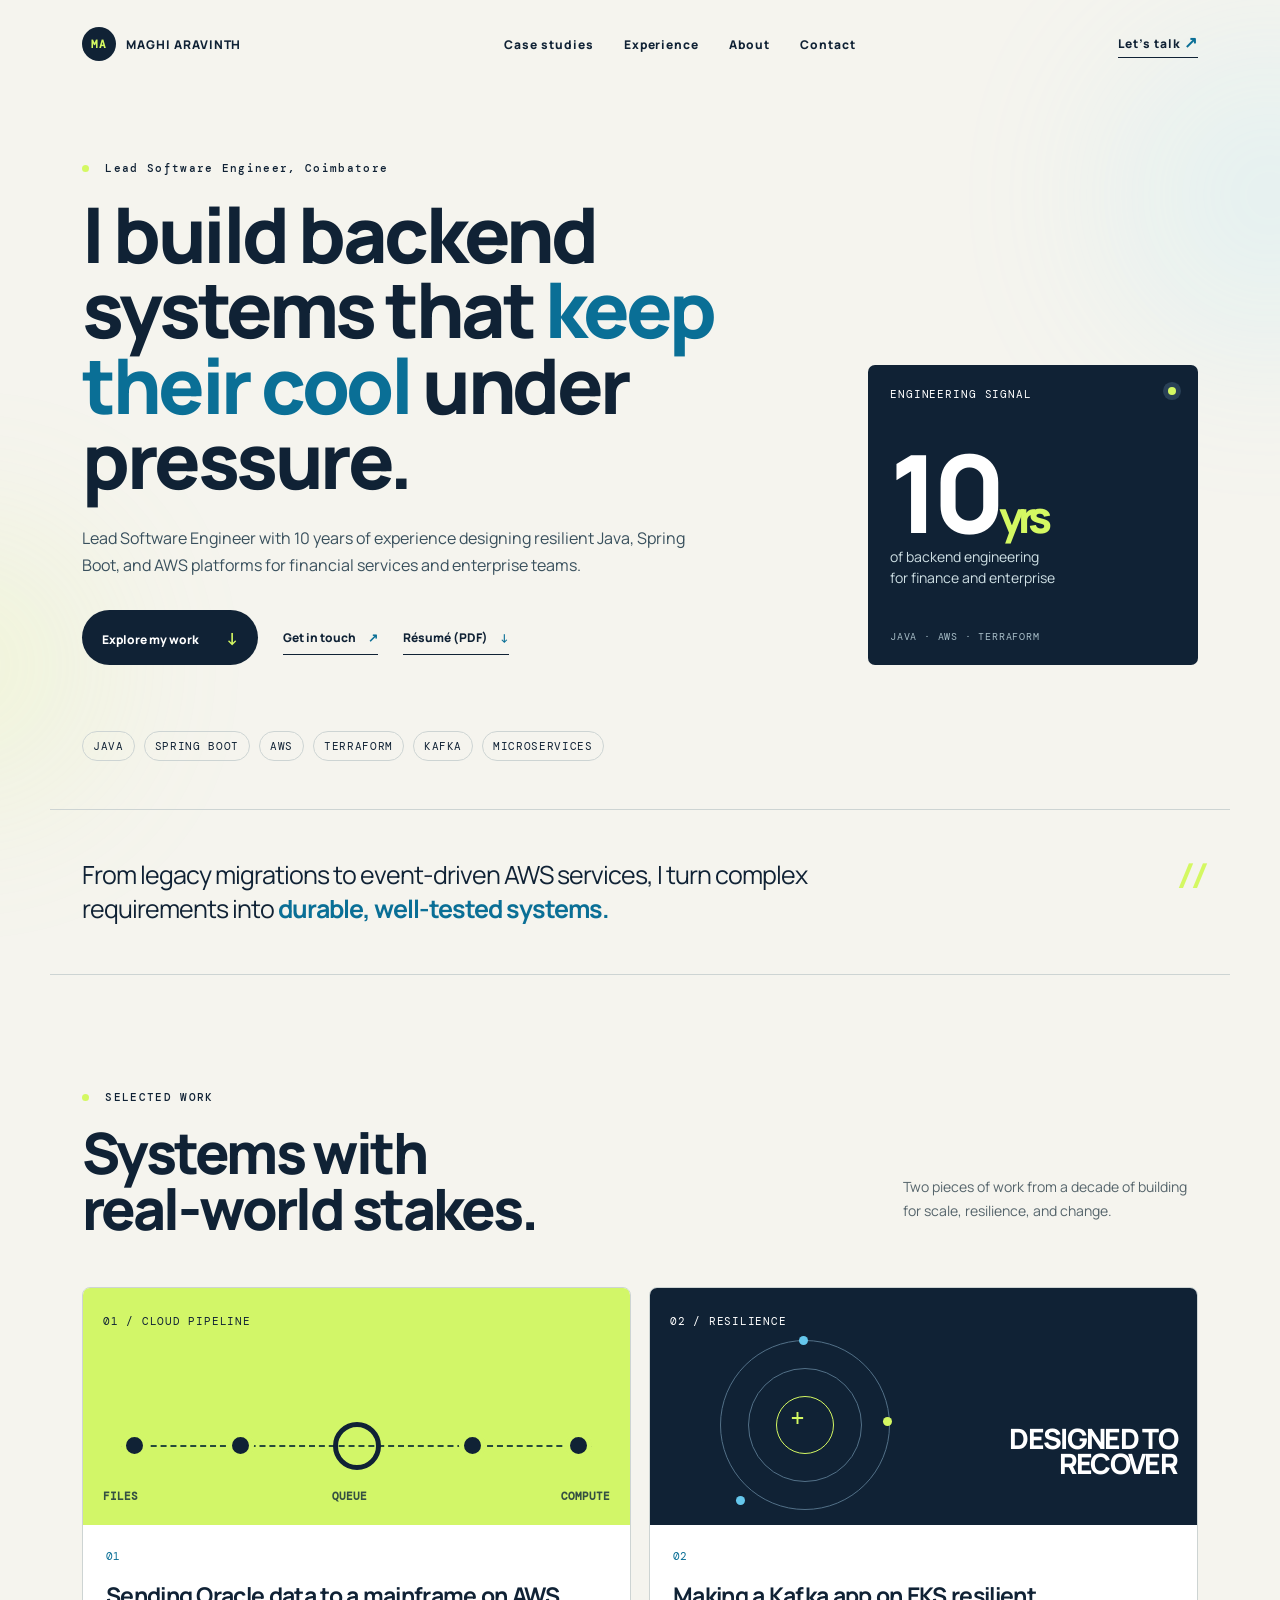
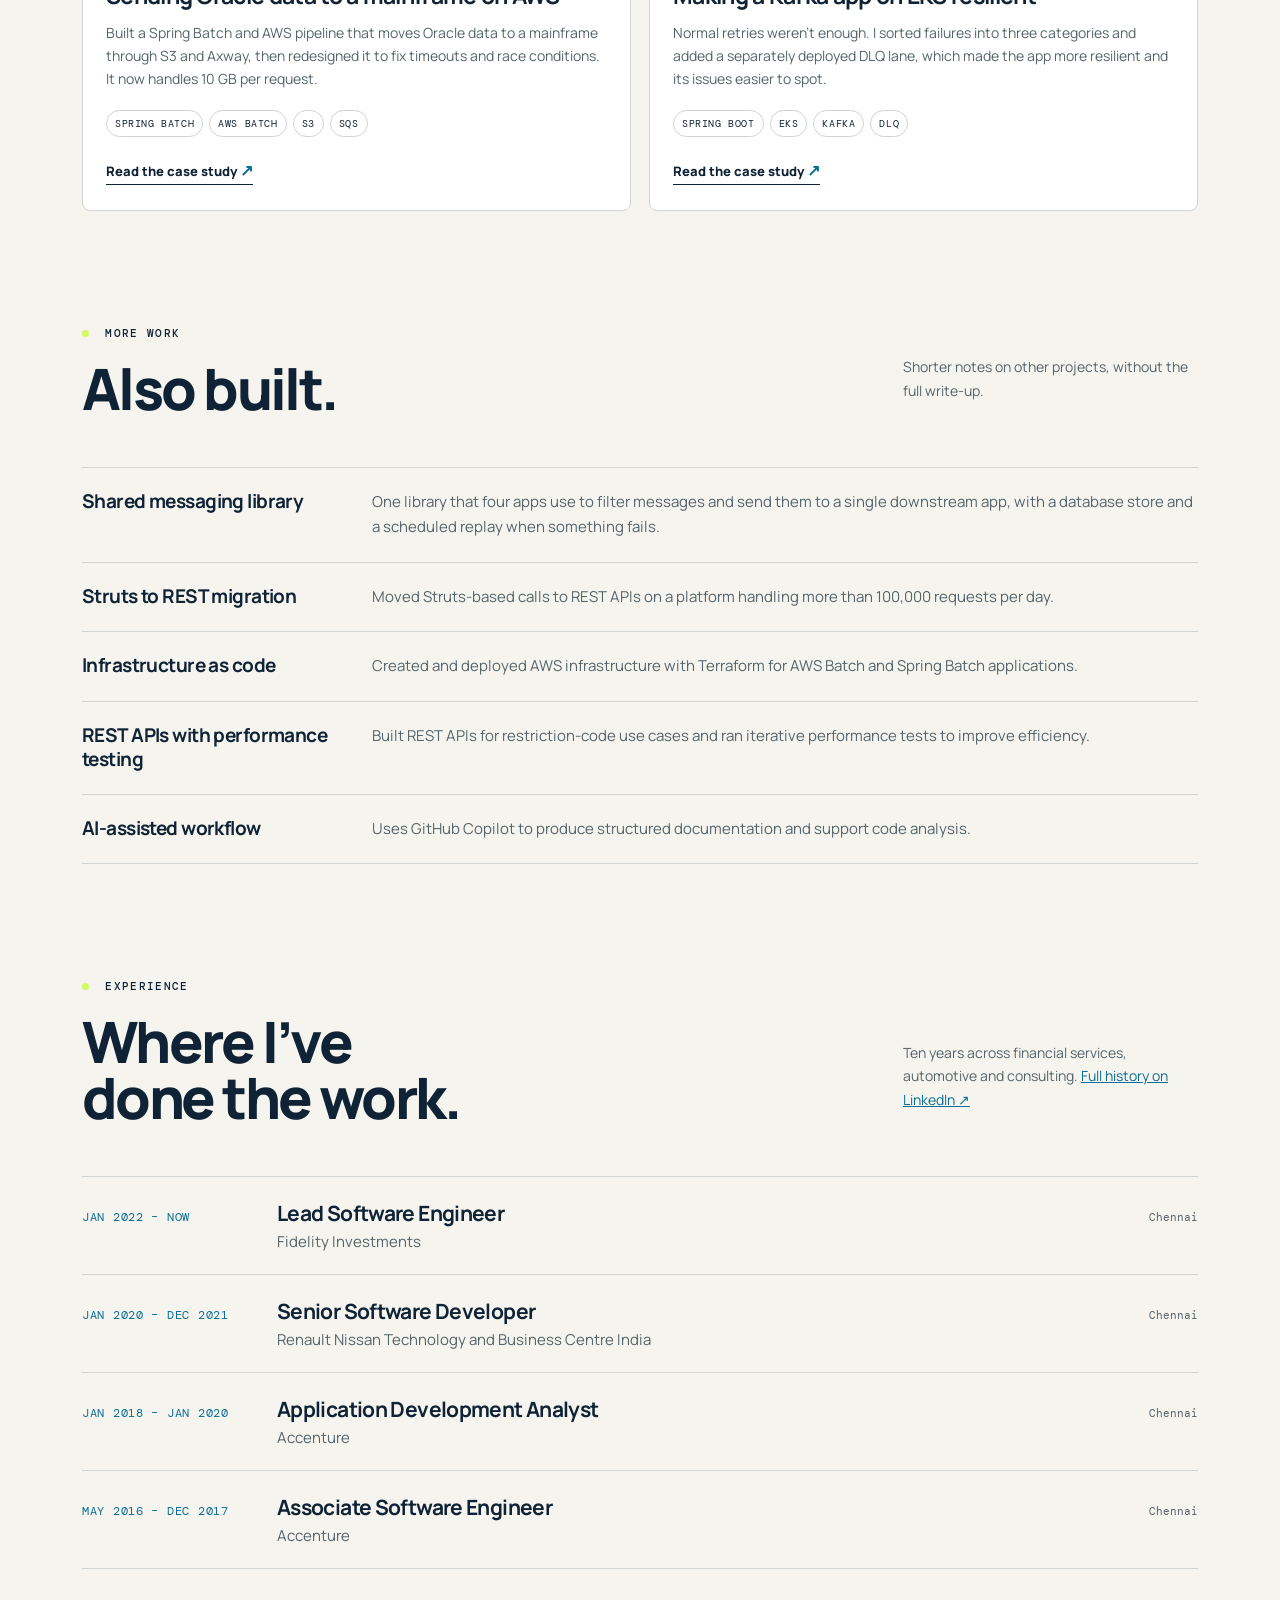
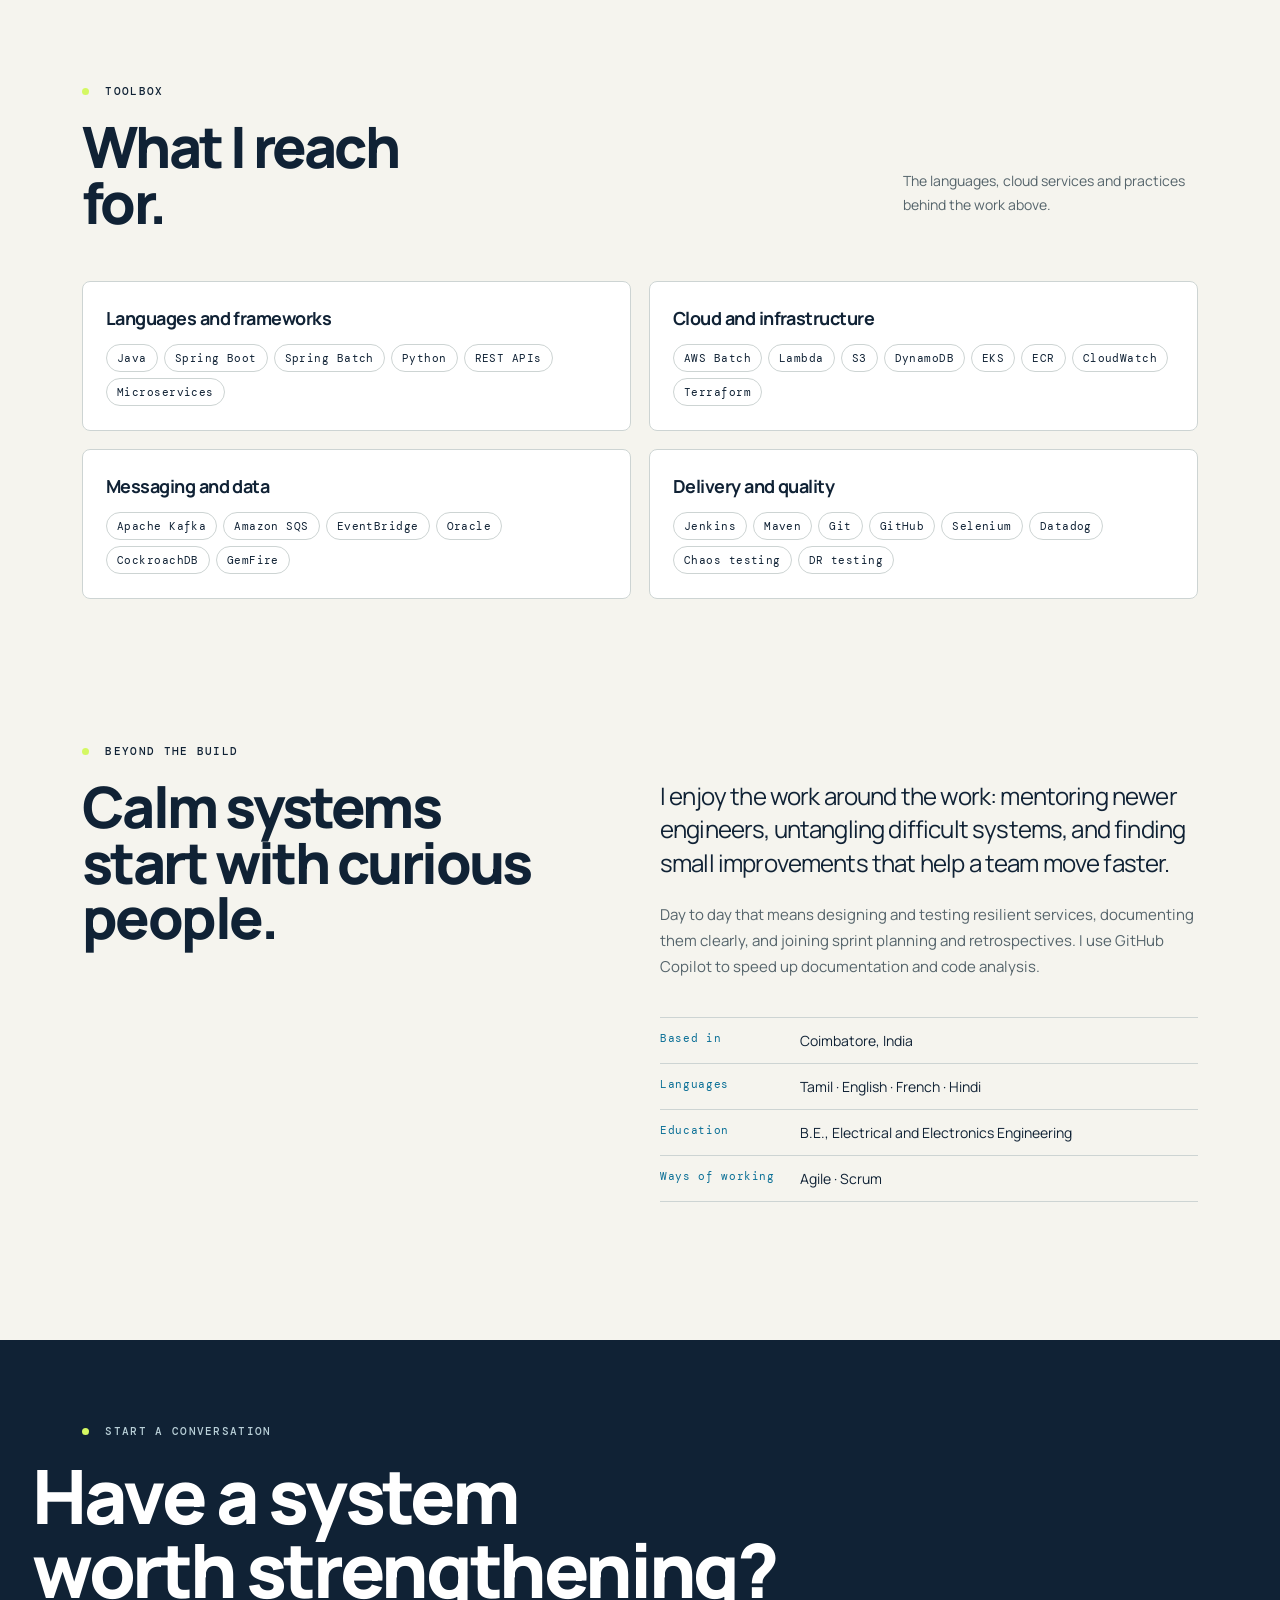
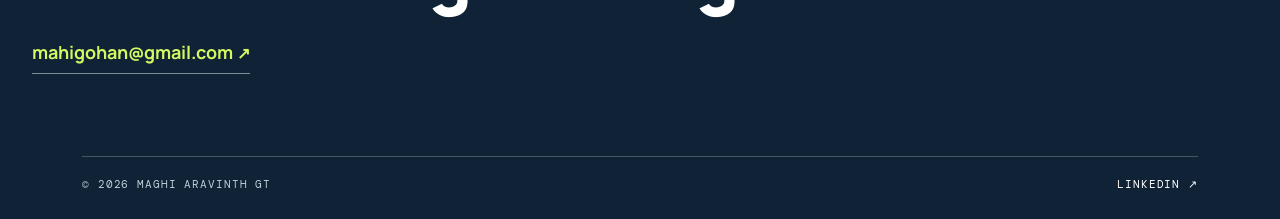
==== commit dc0b3ce4: "new updated changes" ====
--- a/index.html
+++ b/index.html
@@ -46,7 +46,7 @@
     <section class="statement wrap"><p>From legacy migrations to event-driven AWS services, I turn complex requirements into <strong>durable, well-tested systems.</strong></p><div class="line-mark">/ /</div></section>
 
     <section class="work wrap" id="work">
-      <div class="section-heading"><div><p class="eyebrow"><span></span> SELECTED WORK</p><h2>Systems with<br>real-world stakes.</h2></div><p>Three representative engagements drawn from a decade of building for scale, resilience, and change.</p></div>
+      <div class="section-heading"><div><p class="eyebrow"><span></span> SELECTED WORK</p><h2>Systems with<br>real-world stakes.</h2></div><p>Two pieces of work from a decade of building for scale, resilience, and change.</p></div>
       <div class="case-list">
         <article class="case-card featured">
           <div class="case-art batch-art"><span class="art-label">01 / CLOUD PIPELINE</span><div class="pipeline"><i></i><i></i><i></i><i></i><i></i></div><div class="batch-tags"><b>FILES</b><b>QUEUE</b><b>COMPUTE</b></div></div>
@@ -56,12 +56,11 @@
           <div class="case-art resilience-art"><span class="art-label">02 / RESILIENCE</span><div class="orbit"><i></i><i></i><i></i><b>+</b></div><p>DESIGNED TO<br>RECOVER</p></div>
           <div class="case-copy"><p class="case-number">02</p><h3>Making a Kafka app on EKS resilient</h3><p>Normal retries weren’t enough. I sorted failures into three categories and added a separately deployed DLQ lane, which made the app more resilient and its issues easier to spot.</p><div class="tags"><span>SPRING BOOT</span><span>EKS</span><span>KAFKA</span><span>DLQ</span></div><a href="case-study-eks-kafka-resilience.html">Read the case study <b>↗</b></a></div>
         </article>
-        <article class="case-card sky-card">
-          <div class="case-art api-art"><span class="art-label">03 / PLATFORM APIs</span><div class="request-lines"><i></i><i></i><i></i><i></i><i></i></div><div class="request-count">100K+<small>REQUESTS / DAY</small></div></div>
-          <div class="case-copy"><p class="case-number">03</p><h3>Modernising a high-traffic platform</h3><p>Migrated Struts-based calls to REST APIs and delivered platform features end to end for a platform handling more than 100,000 requests per day.</p><div class="tags"><span>REST APIS</span><span>SPRING</span><span>S3</span><span>PERFORMANCE</span></div><a href="#contact">Ask about this work <b>↗</b></a></div>
-        </article>
+        
       </div>
     </section>
+
+    <section class="also wrap" id="also"><div class="section-heading"><div><p class="eyebrow"><span></span> MORE WORK</p><h2>Also built.</h2></div><p>Shorter notes on other projects, without the full write-up.</p></div><ul class="also-list"><li><h3>Shared messaging library</h3><p>One library that four apps use to filter messages and send them to a single downstream app, with a database store and a scheduled replay when something fails.</p></li><li><h3>Struts to REST migration</h3><p>Moved Struts-based calls to REST APIs on a platform handling more than 100,000 requests per day.</p></li><li><h3>Infrastructure as code</h3><p>Created and deployed AWS infrastructure with Terraform for AWS Batch and Spring Batch applications.</p></li><li><h3>REST APIs with performance testing</h3><p>Built REST APIs for restriction-code use cases and ran iterative performance tests to improve efficiency.</p></li><li><h3>AI-assisted workflow</h3><p>Uses GitHub Copilot to produce structured documentation and support code analysis.</p></li></ul></section>
 
     <section class="exp wrap" id="experience"><div class="section-heading"><div><p class="eyebrow"><span></span> EXPERIENCE</p><h2>Where I’ve<br>done the work.</h2></div><p>Ten years across financial services, automotive and consulting. <a href="https://www.linkedin.com/in/maghiaravinthgt22" rel="noreferrer">Full history on LinkedIn ↗</a></p></div><ol class="roles">
 <li><time>JAN 2022 – NOW</time><div><h3>Lead Software Engineer</h3><p>Fidelity Investments</p></div><span>Chennai</span></li>
@@ -76,7 +75,7 @@
     <section class="contact wrap" id="contact"><p class="eyebrow"><span></span> START A CONVERSATION</p><h2>Have a system<br>worth strengthening?</h2><a href="mailto:mahigohan@gmail.com">mahigohan@gmail.com <b>↗</b></a><div><span>© 2026 MAGHI ARAVINTH GT</span><a href="https://www.linkedin.com/in/maghiaravinthgt22" target="_blank" rel="noreferrer">LINKEDIN ↗</a></div></section>
   </main>
 <script>
-(function(){var els=document.querySelectorAll('.case-card,.roles li,.tool,.facts>div');
+(function(){var els=document.querySelectorAll('.case-card,.roles li,.tool,.facts>div,.also-list li');
 els.forEach(function(e){e.classList.add('rv')});
 if(!('IntersectionObserver' in window)){els.forEach(function(e){e.classList.add('in')});return}
 var io=new IntersectionObserver(function(es){es.forEach(function(x){if(x.isIntersecting){x.target.classList.add('in');io.unobserve(x.target)}})},{threshold:.12});
--- a/styles.css
+++ b/styles.css
@@ -54,3 +54,11 @@
 .lane p{margin:0 0 8px;font-size:16px}
 .lane .flow{margin:12px 0 0}
 @media(max-width:800px){.lane{grid-template-columns:1fr}.lane-tag{justify-self:start}}
+
+.case-list{grid-template-columns:repeat(2,1fr)}
+.also{padding-top:115px}
+.also-list{list-style:none;margin:0;padding:0;border-top:1px solid var(--line)}
+.also-list li{display:grid;grid-template-columns:260px 1fr;gap:8px 30px;padding:22px 0;border-bottom:1px solid var(--line)}
+.also-list h3{margin:0;font-size:19px;letter-spacing:-.03em;line-height:1.25}
+.also-list p{margin:0;font-size:15px;line-height:1.65;color:var(--muted)}
+@media(max-width:800px){.case-list{grid-template-columns:1fr}.also{padding-top:80px}.also-list li{grid-template-columns:1fr}}
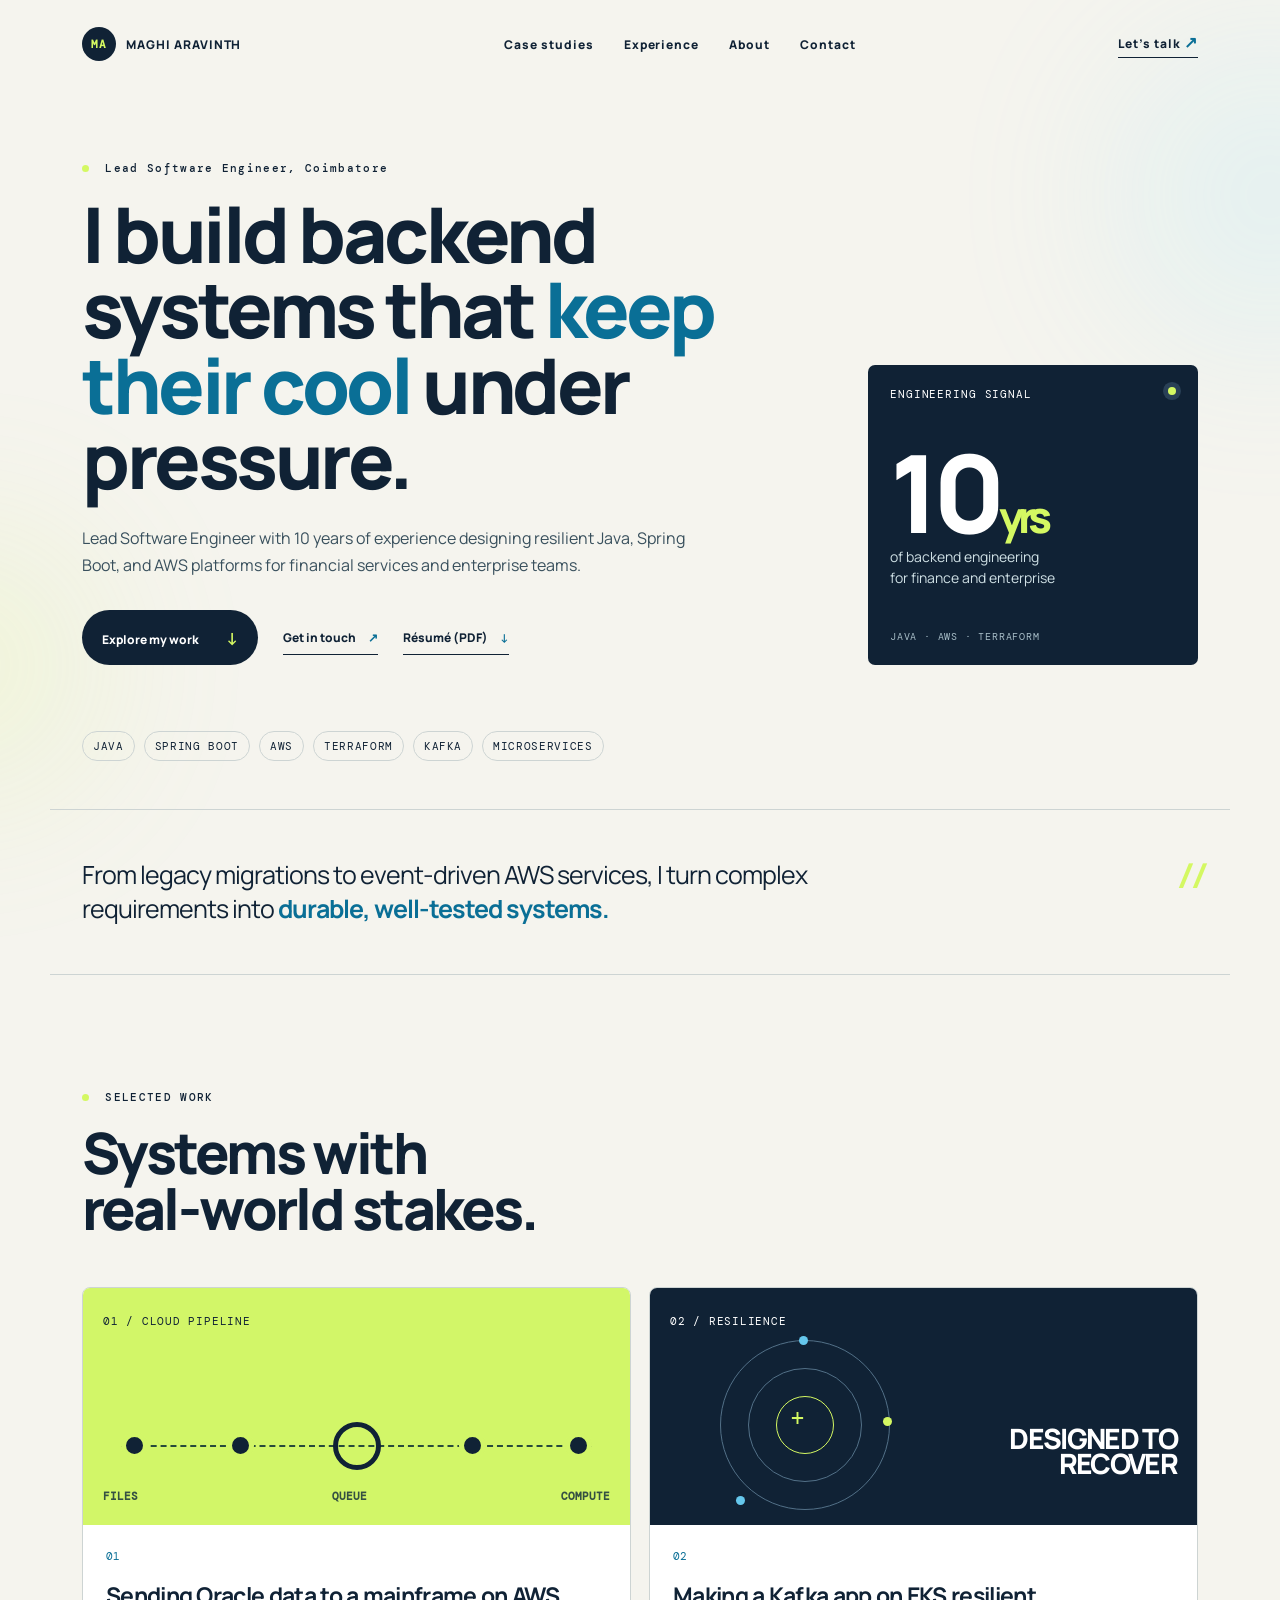
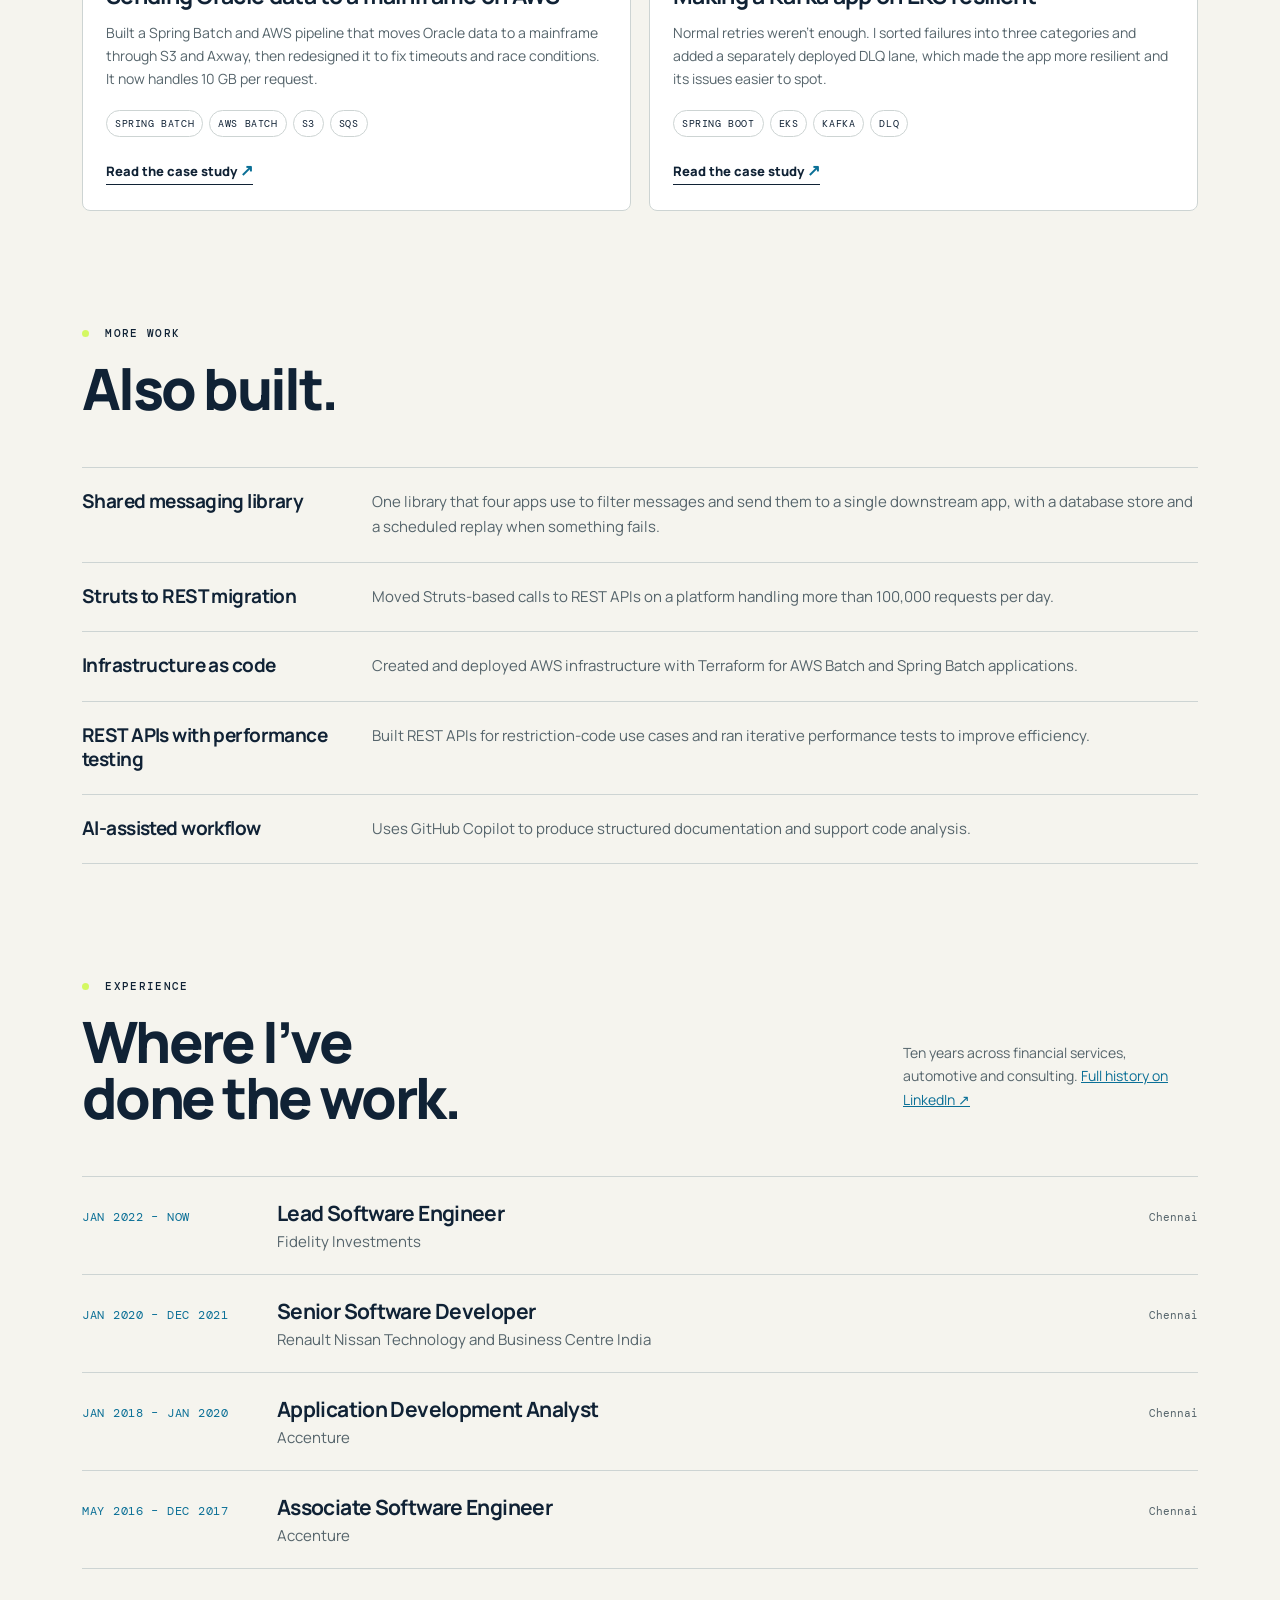
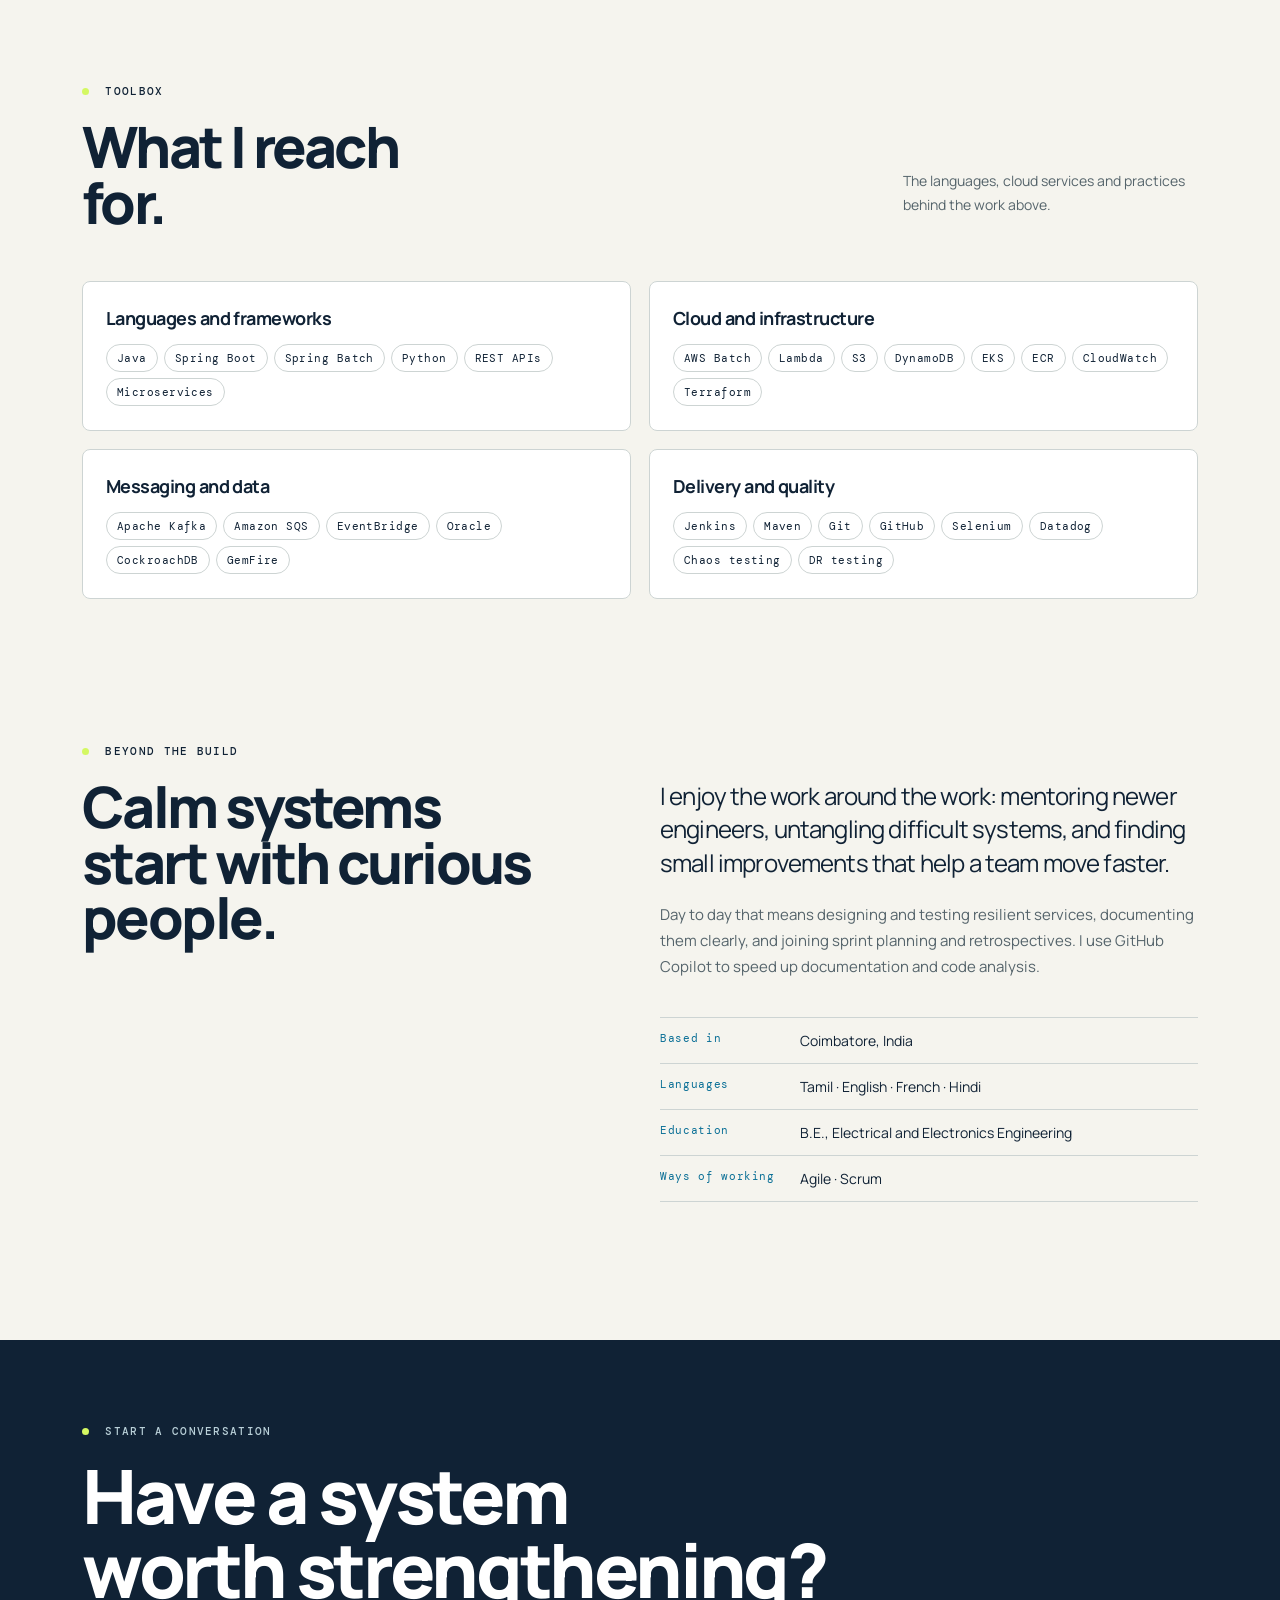
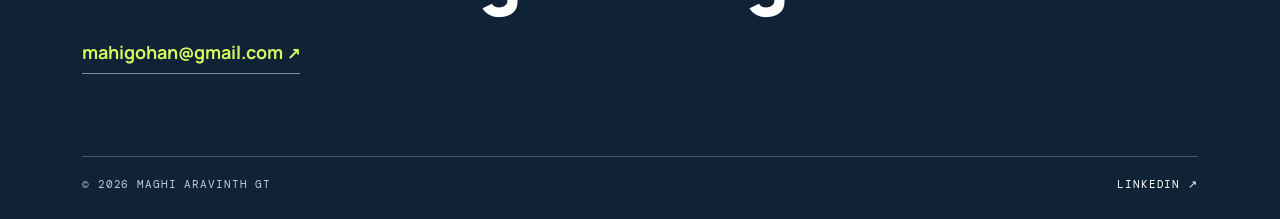
==== commit cd561b03: "alignment fix" ====
--- a/index.html
+++ b/index.html
@@ -46,7 +46,7 @@
     <section class="statement wrap"><p>From legacy migrations to event-driven AWS services, I turn complex requirements into <strong>durable, well-tested systems.</strong></p><div class="line-mark">/ /</div></section>
 
     <section class="work wrap" id="work">
-      <div class="section-heading"><div><p class="eyebrow"><span></span> SELECTED WORK</p><h2>Systems with<br>real-world stakes.</h2></div><p>Two pieces of work from a decade of building for scale, resilience, and change.</p></div>
+      <div class="section-heading"><div><p class="eyebrow"><span></span> SELECTED WORK</p><h2>Systems with<br>real-world stakes.</h2></div></div>
       <div class="case-list">
         <article class="case-card featured">
           <div class="case-art batch-art"><span class="art-label">01 / CLOUD PIPELINE</span><div class="pipeline"><i></i><i></i><i></i><i></i><i></i></div><div class="batch-tags"><b>FILES</b><b>QUEUE</b><b>COMPUTE</b></div></div>
@@ -60,7 +60,7 @@
       </div>
     </section>
 
-    <section class="also wrap" id="also"><div class="section-heading"><div><p class="eyebrow"><span></span> MORE WORK</p><h2>Also built.</h2></div><p>Shorter notes on other projects, without the full write-up.</p></div><ul class="also-list"><li><h3>Shared messaging library</h3><p>One library that four apps use to filter messages and send them to a single downstream app, with a database store and a scheduled replay when something fails.</p></li><li><h3>Struts to REST migration</h3><p>Moved Struts-based calls to REST APIs on a platform handling more than 100,000 requests per day.</p></li><li><h3>Infrastructure as code</h3><p>Created and deployed AWS infrastructure with Terraform for AWS Batch and Spring Batch applications.</p></li><li><h3>REST APIs with performance testing</h3><p>Built REST APIs for restriction-code use cases and ran iterative performance tests to improve efficiency.</p></li><li><h3>AI-assisted workflow</h3><p>Uses GitHub Copilot to produce structured documentation and support code analysis.</p></li></ul></section>
+    <section class="also wrap" id="also"><div class="section-heading"><div><p class="eyebrow"><span></span> MORE WORK</p><h2>Also built.</h2></div></div><ul class="also-list"><li><h3>Shared messaging library</h3><p>One library that four apps use to filter messages and send them to a single downstream app, with a database store and a scheduled replay when something fails.</p></li><li><h3>Struts to REST migration</h3><p>Moved Struts-based calls to REST APIs on a platform handling more than 100,000 requests per day.</p></li><li><h3>Infrastructure as code</h3><p>Created and deployed AWS infrastructure with Terraform for AWS Batch and Spring Batch applications.</p></li><li><h3>REST APIs with performance testing</h3><p>Built REST APIs for restriction-code use cases and ran iterative performance tests to improve efficiency.</p></li><li><h3>AI-assisted workflow</h3><p>Uses GitHub Copilot to produce structured documentation and support code analysis.</p></li></ul></section>
 
     <section class="exp wrap" id="experience"><div class="section-heading"><div><p class="eyebrow"><span></span> EXPERIENCE</p><h2>Where I’ve<br>done the work.</h2></div><p>Ten years across financial services, automotive and consulting. <a href="https://www.linkedin.com/in/maghiaravinthgt22" rel="noreferrer">Full history on LinkedIn ↗</a></p></div><ol class="roles">
 <li><time>JAN 2022 – NOW</time><div><h3>Lead Software Engineer</h3><p>Fidelity Investments</p></div><span>Chennai</span></li>
--- a/styles.css
+++ b/styles.css
@@ -61,4 +61,7 @@
 .also-list li{display:grid;grid-template-columns:260px 1fr;gap:8px 30px;padding:22px 0;border-bottom:1px solid var(--line)}
 .also-list h3{margin:0;font-size:19px;letter-spacing:-.03em;line-height:1.25}
 .also-list p{margin:0;font-size:15px;line-height:1.65;color:var(--muted)}
-@media(max-width:800px){.case-list{grid-template-columns:1fr}.also{padding-top:80px}.also-list li{grid-template-columns:1fr}}+@media(max-width:800px){.case-list{grid-template-columns:1fr}.also{padding-top:80px}.also-list li{grid-template-columns:1fr}}
+.contact{padding-left:max(32px,calc((100% - 1116px)/2));padding-right:max(32px,calc((100% - 1116px)/2))}
+.contact>*{max-width:none;margin-left:0;margin-right:0}
+@media(max-width:800px){.contact{padding-left:20px;padding-right:20px}}
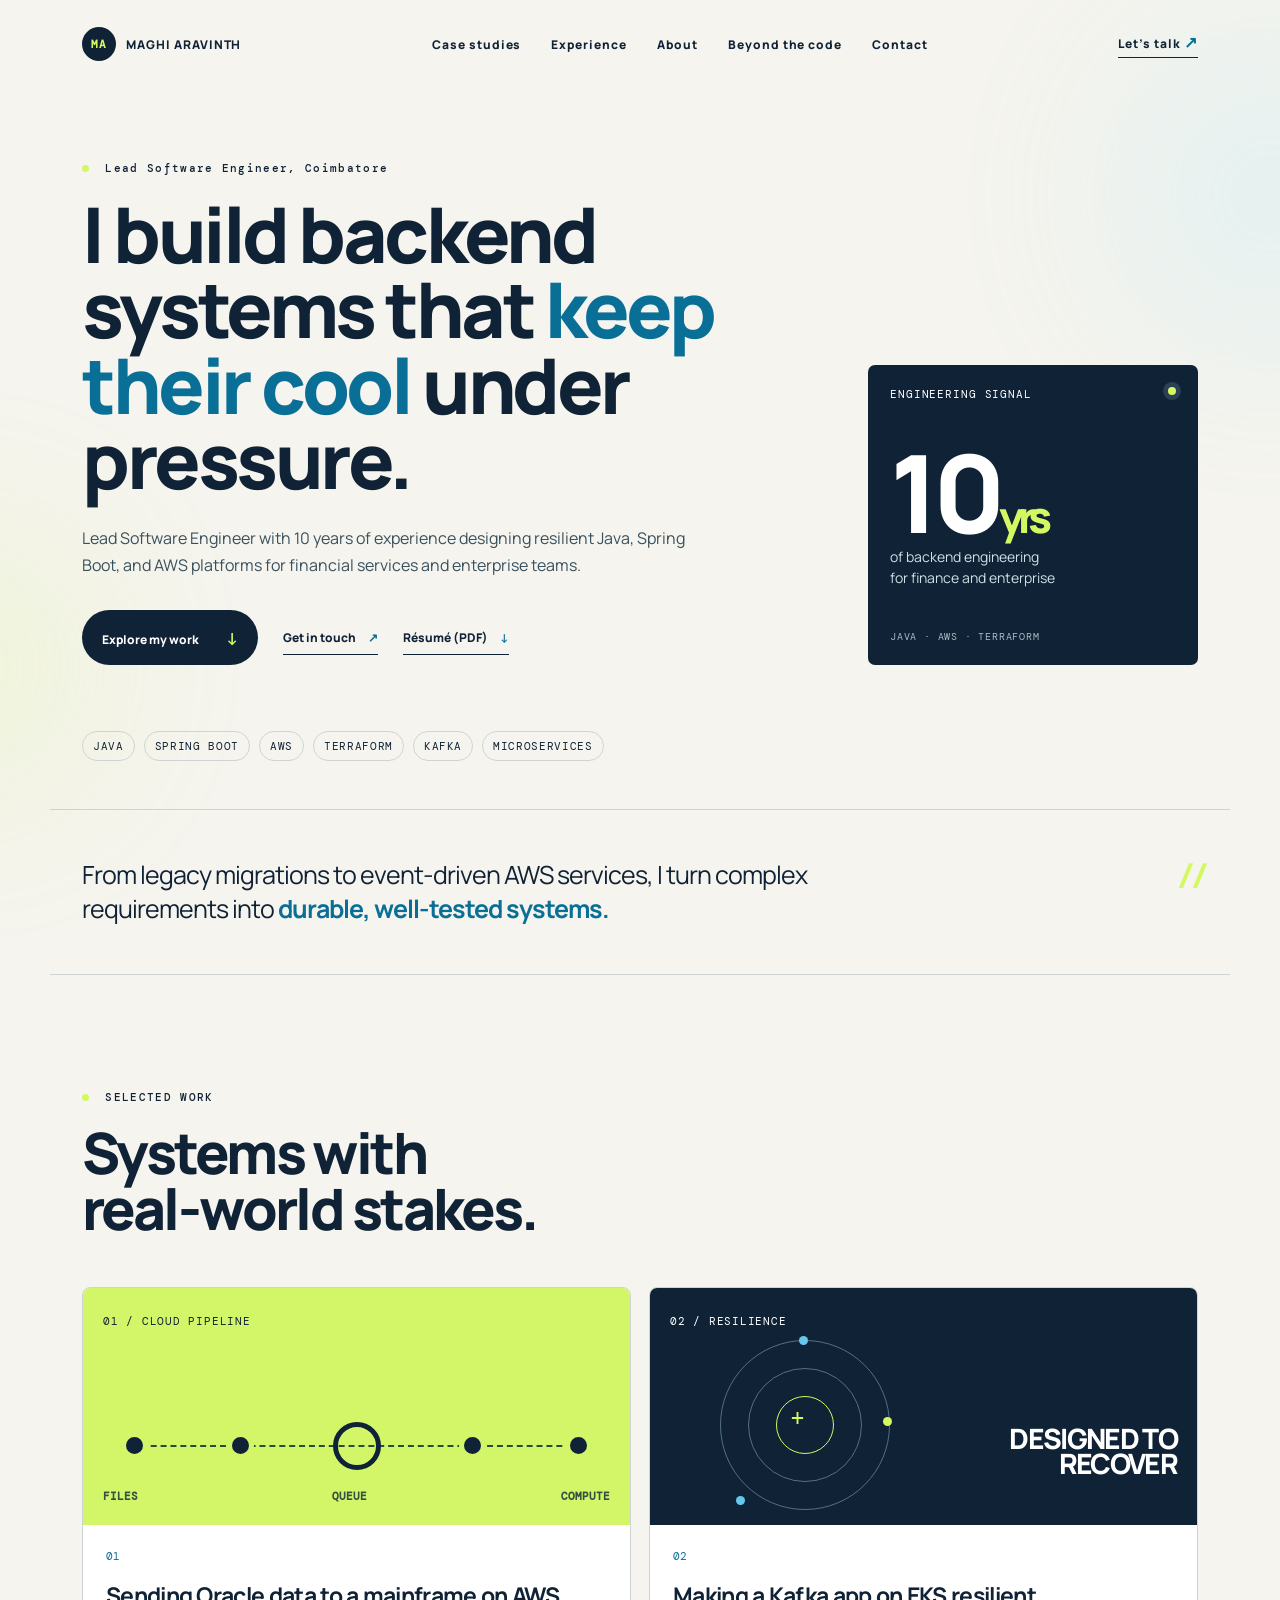
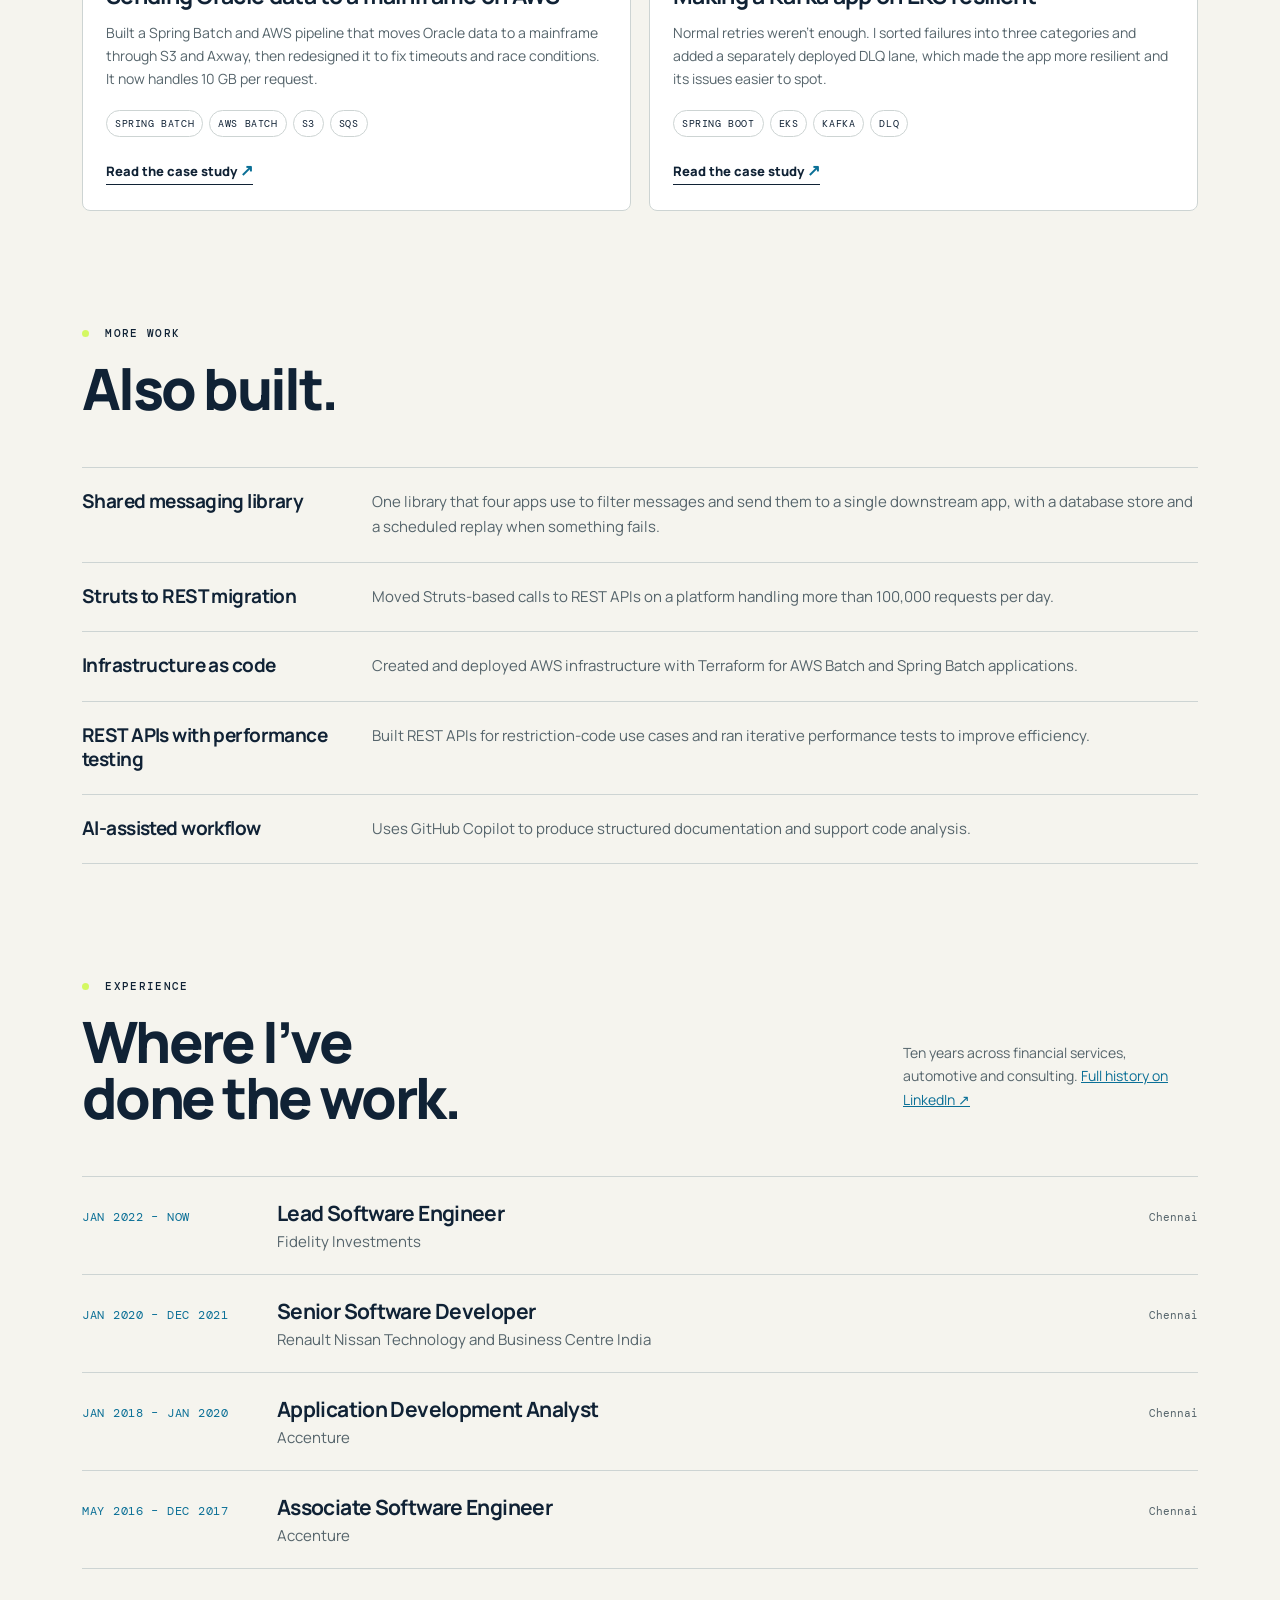
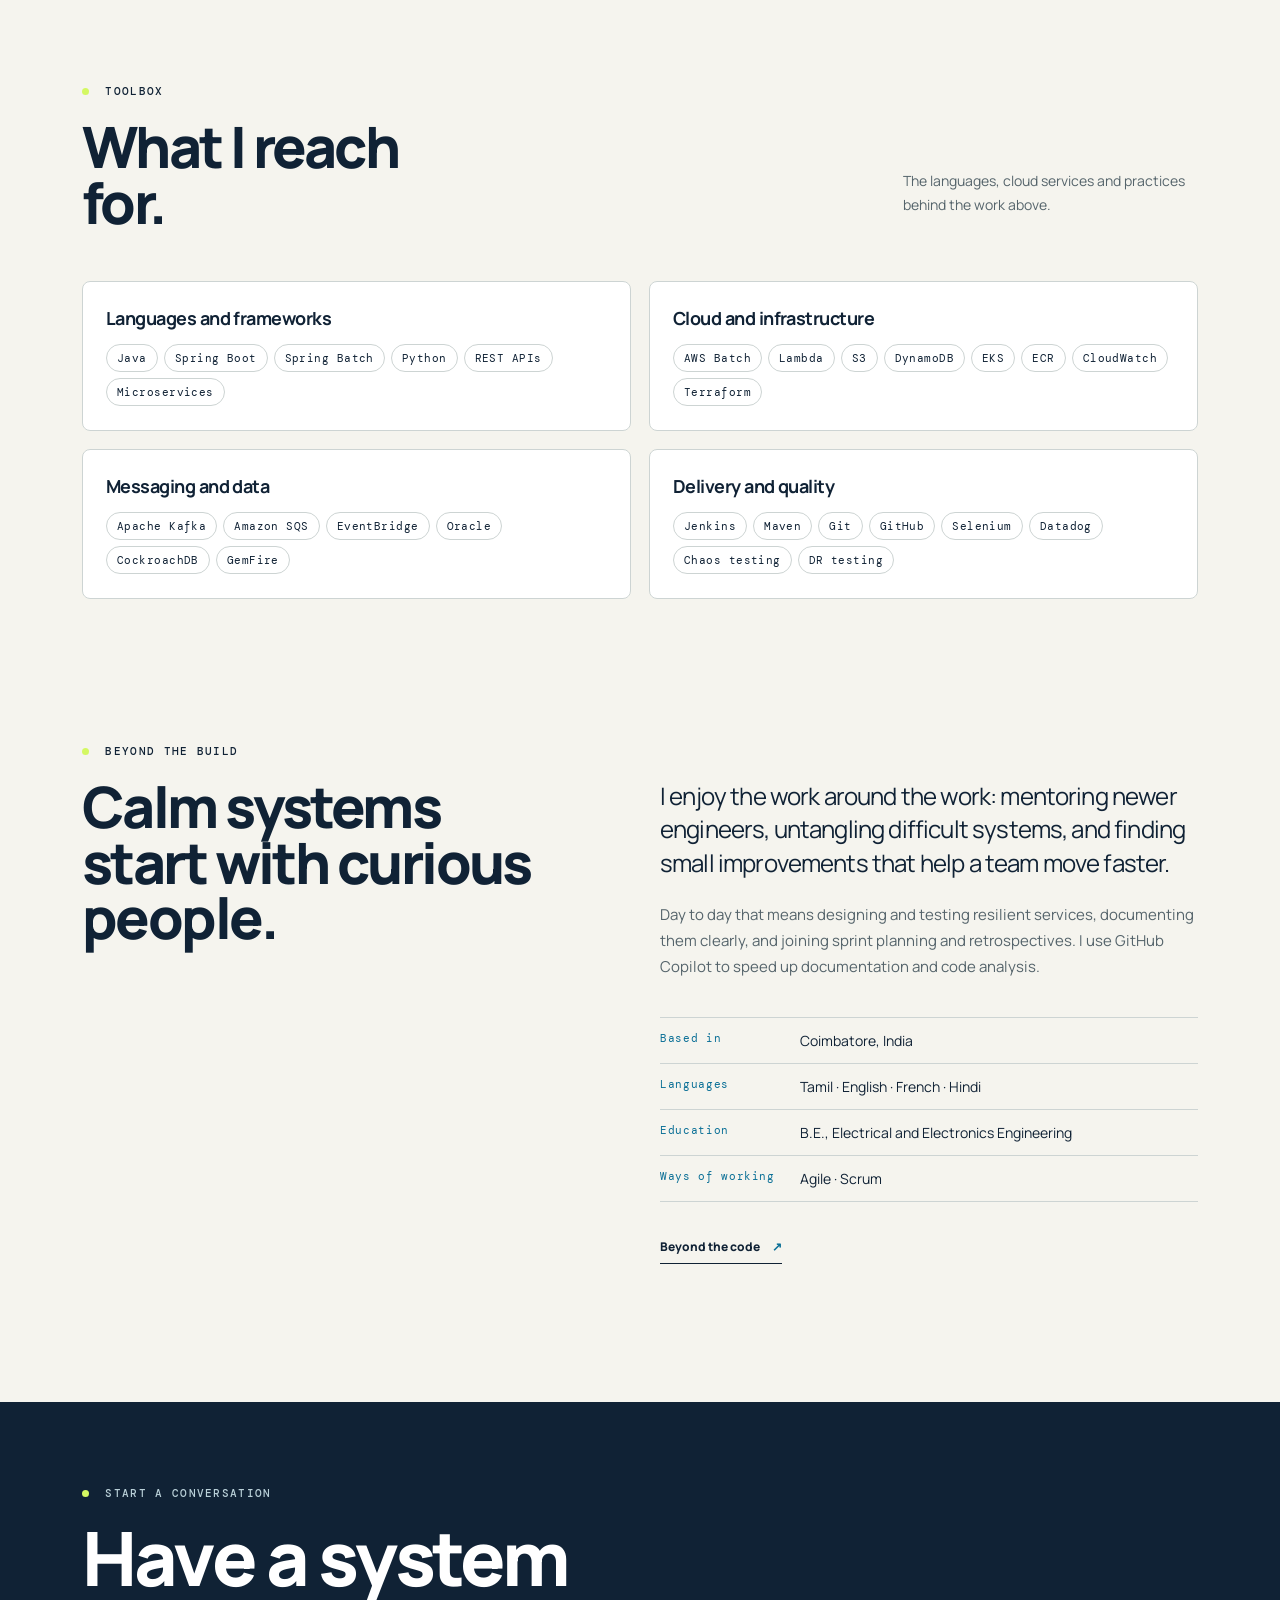
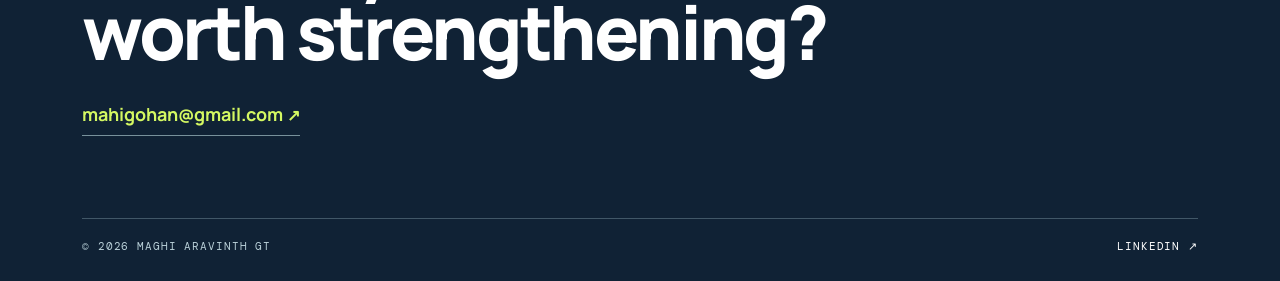
==== commit 3b98efcb: "added beyond coding" ====
--- a/index.html
+++ b/index.html
@@ -20,7 +20,7 @@
   <div class="page-glow glow-one"></div><div class="page-glow glow-two"></div>
   <header class="nav wrap">
     <a class="brand" href="#top"><span>MA</span> MAGHI ARAVINTH</a>
-    <nav aria-label="Main navigation"><a href="#work">Case studies</a><a href="#experience">Experience</a><a href="#about">About</a><a href="#contact">Contact</a></nav>
+    <nav aria-label="Main navigation"><a href="#work">Case studies</a><a href="#experience">Experience</a><a href="#about">About</a><a href="beyond.html">Beyond the code</a><a href="#contact">Contact</a></nav>
     <a class="nav-cta" href="mailto:mahigohan@gmail.com">Let’s talk <span>↗</span></a>
   </header>
 
@@ -70,7 +70,7 @@
 
     <section class="tools wrap" id="toolbox"><div class="section-heading"><div><p class="eyebrow"><span></span> TOOLBOX</p><h2>What I reach<br>for.</h2></div><p>The languages, cloud services and practices behind the work above.</p></div><div class="tool-grid"><div class="tool"><h3>Languages and frameworks</h3><div class="chips"><span>Java</span><span>Spring Boot</span><span>Spring Batch</span><span>Python</span><span>REST APIs</span><span>Microservices</span></div></div><div class="tool"><h3>Cloud and infrastructure</h3><div class="chips"><span>AWS Batch</span><span>Lambda</span><span>S3</span><span>DynamoDB</span><span>EKS</span><span>ECR</span><span>CloudWatch</span><span>Terraform</span></div></div><div class="tool"><h3>Messaging and data</h3><div class="chips"><span>Apache Kafka</span><span>Amazon SQS</span><span>EventBridge</span><span>Oracle</span><span>CockroachDB</span><span>GemFire</span></div></div><div class="tool"><h3>Delivery and quality</h3><div class="chips"><span>Jenkins</span><span>Maven</span><span>Git</span><span>GitHub</span><span>Selenium</span><span>Datadog</span><span>Chaos testing</span><span>DR testing</span></div></div></div></section>
 
-    <section class="about wrap" id="about"><div class="about-side"><p class="eyebrow"><span></span> BEYOND THE BUILD</p><h2>Calm systems<br>start with curious<br>people.</h2></div><div class="about-copy"><p>I enjoy the work around the work: mentoring newer engineers, untangling difficult systems, and finding small improvements that help a team move faster.</p><p class="muted">Day to day that means designing and testing resilient services, documenting them clearly, and joining sprint planning and retrospectives. I use GitHub Copilot to speed up documentation and code analysis.</p><div class="facts"><div><b>Based in</b><span>Coimbatore, India</span></div><div><b>Languages</b><span>Tamil · English · French · Hindi</span></div><div><b>Education</b><span>B.E., Electrical and Electronics Engineering</span></div><div><b>Ways of working</b><span>Agile · Scrum</span></div></div></div></section>
+    <section class="about wrap" id="about"><div class="about-side"><p class="eyebrow"><span></span> BEYOND THE BUILD</p><h2>Calm systems<br>start with curious<br>people.</h2></div><div class="about-copy"><p>I enjoy the work around the work: mentoring newer engineers, untangling difficult systems, and finding small improvements that help a team move faster.</p><p class="muted">Day to day that means designing and testing resilient services, documenting them clearly, and joining sprint planning and retrospectives. I use GitHub Copilot to speed up documentation and code analysis.</p><div class="facts"><div><b>Based in</b><span>Coimbatore, India</span></div><div><b>Languages</b><span>Tamil · English · French · Hindi</span></div><div><b>Education</b><span>B.E., Electrical and Electronics Engineering</span></div><div><b>Ways of working</b><span>Agile · Scrum</span></div></div><a class="button text" href="beyond.html" style="display:inline-block;margin-top:28px">Beyond the code <b>↗</b></a></div></section>
 
     <section class="contact wrap" id="contact"><p class="eyebrow"><span></span> START A CONVERSATION</p><h2>Have a system<br>worth strengthening?</h2><a href="mailto:mahigohan@gmail.com">mahigohan@gmail.com <b>↗</b></a><div><span>© 2026 MAGHI ARAVINTH GT</span><a href="https://www.linkedin.com/in/maghiaravinthgt22" target="_blank" rel="noreferrer">LINKEDIN ↗</a></div></section>
   </main>
--- a/styles.css
+++ b/styles.css
@@ -65,3 +65,35 @@
 .contact{padding-left:max(32px,calc((100% - 1116px)/2));padding-right:max(32px,calc((100% - 1116px)/2))}
 .contact>*{max-width:none;margin-left:0;margin-right:0}
 @media(max-width:800px){.contact{padding-left:20px;padding-right:20px}}
+
+.bx-sec{margin-top:72px}
+.bx-h{display:flex;flex-wrap:wrap;align-items:center;gap:12px 22px;margin:0 0 22px}
+.bx-h h2{font-size:38px;letter-spacing:-.045em;line-height:1;margin:0;font-weight:800}
+.bx-h .chips span{background:var(--card)}
+.cards{display:grid;gap:16px}
+.c4{grid-template-columns:repeat(4,1fr)}.c3{grid-template-columns:repeat(3,1fr)}
+.pc{position:relative;border-radius:10px;padding:20px 18px 18px;display:flex;flex-direction:column;justify-content:space-between;overflow:hidden;transition:translate .25s,box-shadow .25s;color:#fff}
+.pc:hover{translate:0 -4px;box-shadow:0 16px 30px -20px rgba(16,34,53,.55)}
+.pc>*{position:relative;z-index:1}
+.pc small{font:11px/1.5 'DM Mono',ui-monospace,monospace;letter-spacing:.07em;text-transform:uppercase;opacity:.85}
+.pc h3{font-size:26px;line-height:1.05;letter-spacing:-.04em;margin:0 0 8px;font-weight:800}
+.pc p{margin:0;font:11px/1.5 'DM Mono',ui-monospace,monospace;letter-spacing:.05em;opacity:.85}
+.pc.m{aspect-ratio:2/3}.pc.g{aspect-ratio:4/3}.pc.b{aspect-ratio:3/4;padding-left:26px}
+.pc.b::after{content:"";position:absolute;left:10px;top:0;bottom:0;width:2px;background:rgba(255,255,255,.35);z-index:0}
+.pc.dk{color:#102235}.pc.dk::after{background:rgba(16,34,53,.3)}
+.m1{background:radial-gradient(circle at 70% 38%,transparent 0 46px,rgba(255,255,255,.55) 47px 48px,transparent 49px 78px,rgba(255,255,255,.25) 79px 80px,transparent 81px),linear-gradient(170deg,#0b1623,#27506f)}
+.m2{background:radial-gradient(circle at 50% 36%,#fff6c8 0 34px,rgba(255,246,200,.0) 35px),linear-gradient(170deg,#d4f862,#8fb82e);color:#102235}
+.m3{background:repeating-linear-gradient(0deg,rgba(255,255,255,.14) 0 2px,transparent 2px 22px),linear-gradient(170deg,#1f5a3f,#4f8f4c)}
+.m4{background:repeating-linear-gradient(135deg,rgba(212,248,98,.18) 0 10px,transparent 10px 26px),linear-gradient(170deg,#15181e,#383c46)}
+.g1{background:linear-gradient(110deg,transparent 78%,rgba(212,248,98,.9) 78% 82%,transparent 82%),linear-gradient(160deg,#102235,#1d4766)}
+.g2{background:repeating-linear-gradient(115deg,rgba(255,255,255,.1) 0 6px,transparent 6px 30px),linear-gradient(160deg,#0f2b3f,#65c7ec)}
+.g3{background:linear-gradient(160deg,#102235 10%,#456a84 55%,#d4f862)}
+.b1{background:linear-gradient(170deg,#7a2e1d,#c46a3b)}
+.b2{background:linear-gradient(170deg,#e8e5da,#cdd4d3);color:#102235}
+.b3{background:linear-gradient(170deg,#102235,#2b4a63)}
+.b4{background:linear-gradient(170deg,#d4f862,#65c7ec);color:#102235}
+.b1,.b2,.b3,.b4{color:inherit}
+.b1,.b3{color:#fff}
+@media(max-width:900px){.c4{grid-template-columns:repeat(2,1fr)}}
+@media(max-width:640px){.c3{grid-template-columns:1fr}.pc.g{aspect-ratio:16/9}.bx-sec{margin-top:54px}.bx-h h2{font-size:32px}}
+@media(prefers-reduced-motion:reduce){.pc{transition:none}}
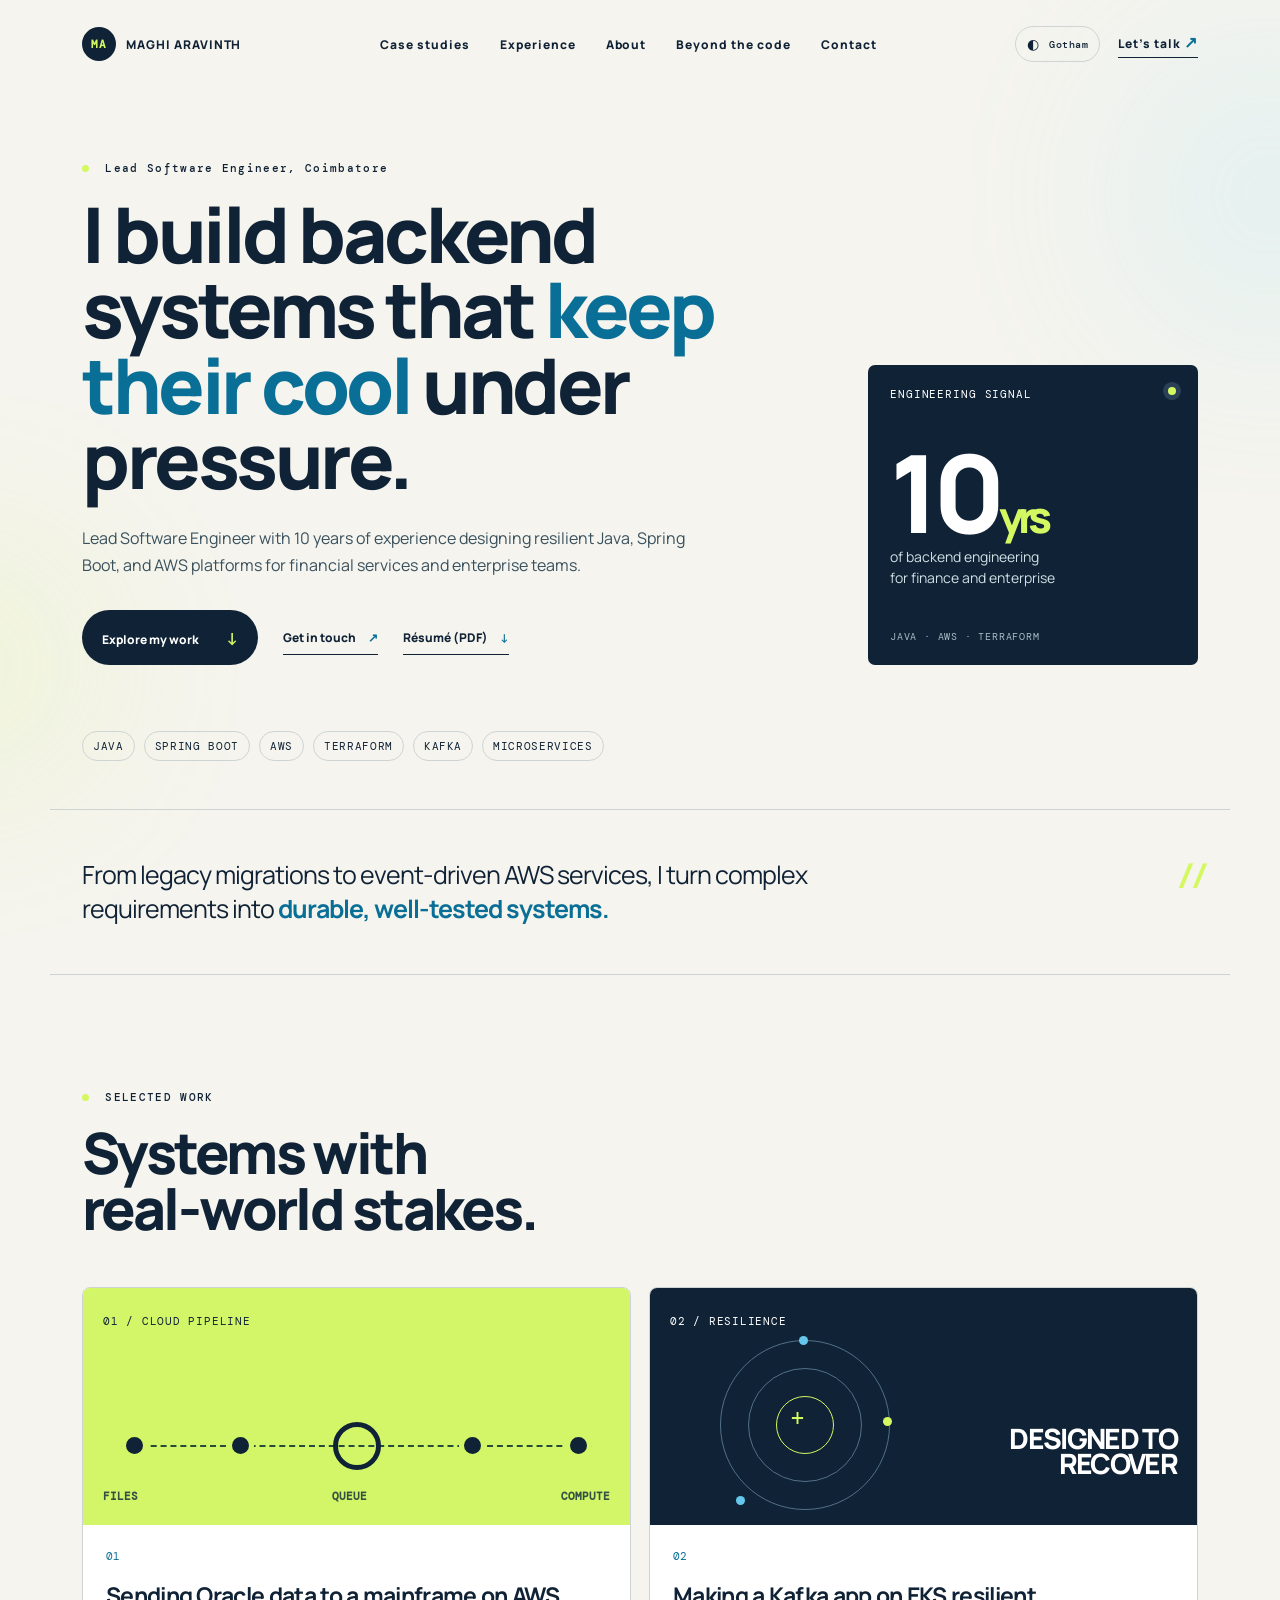
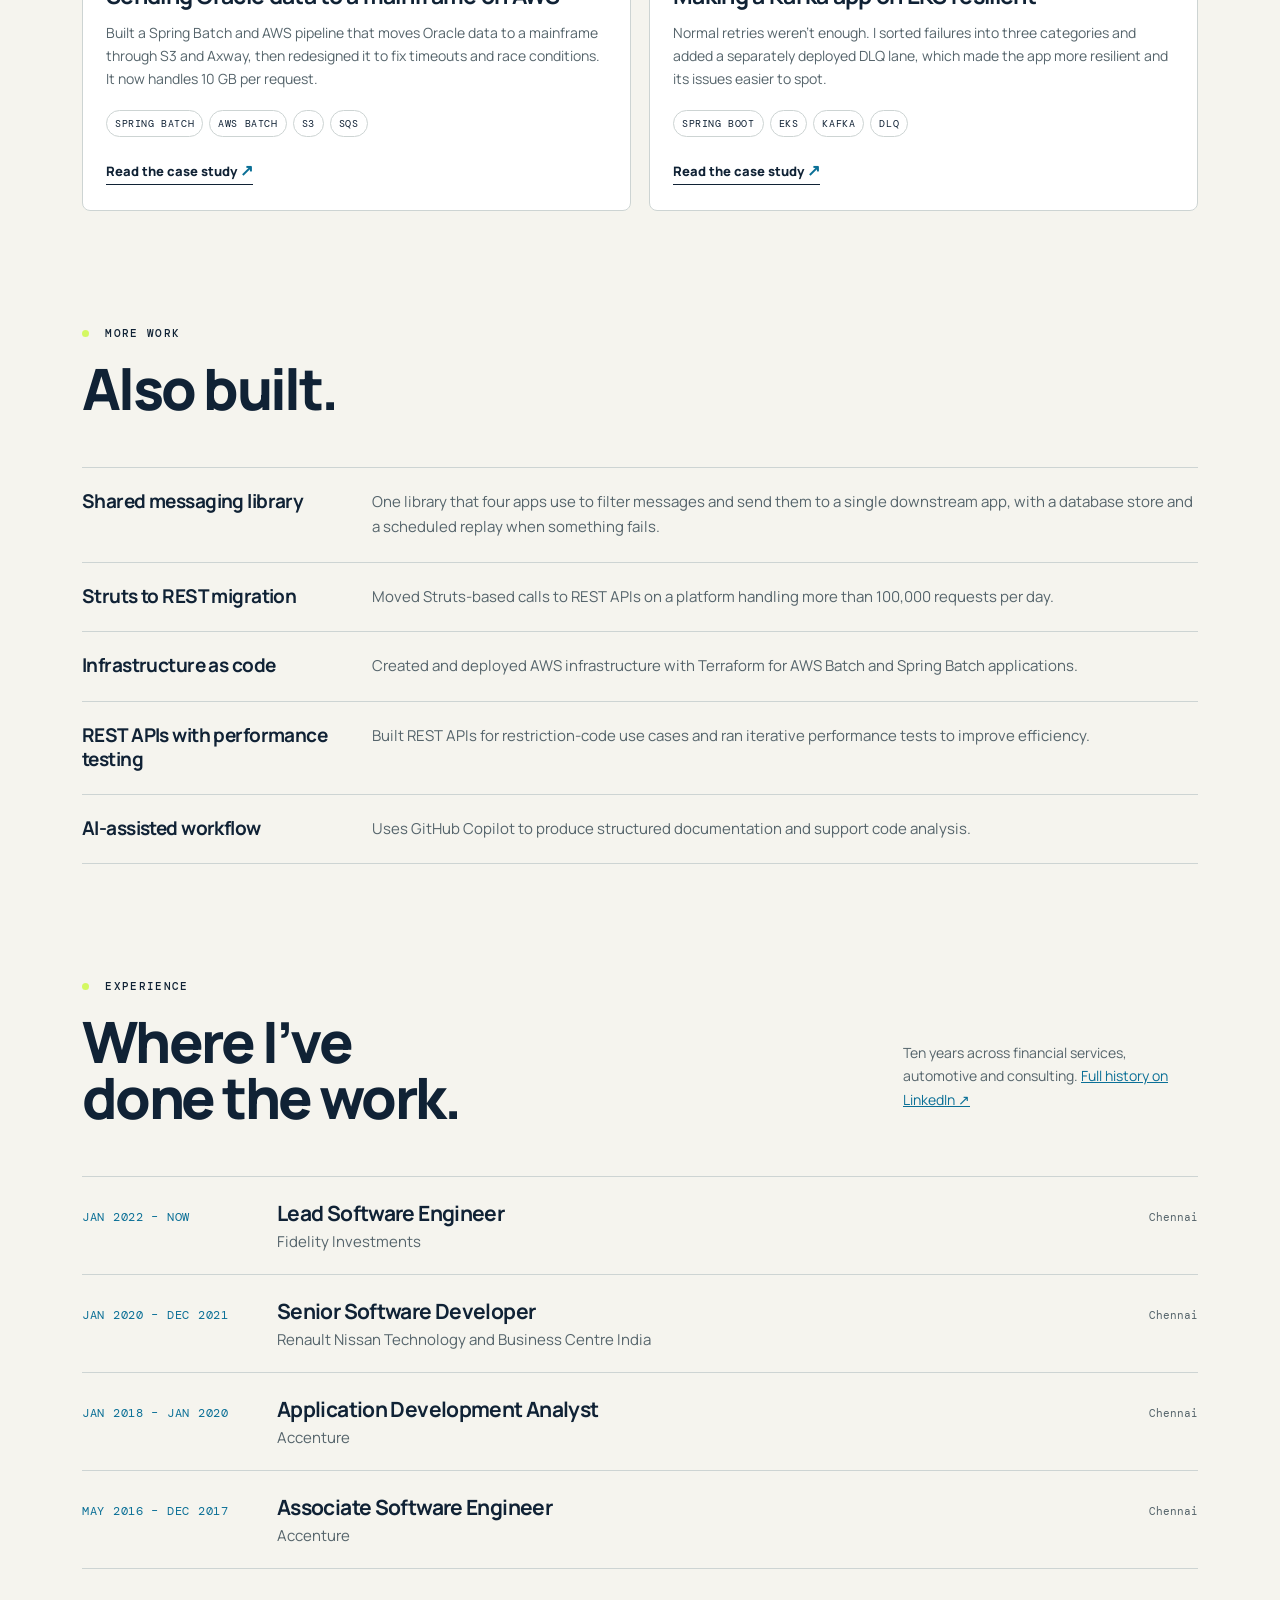
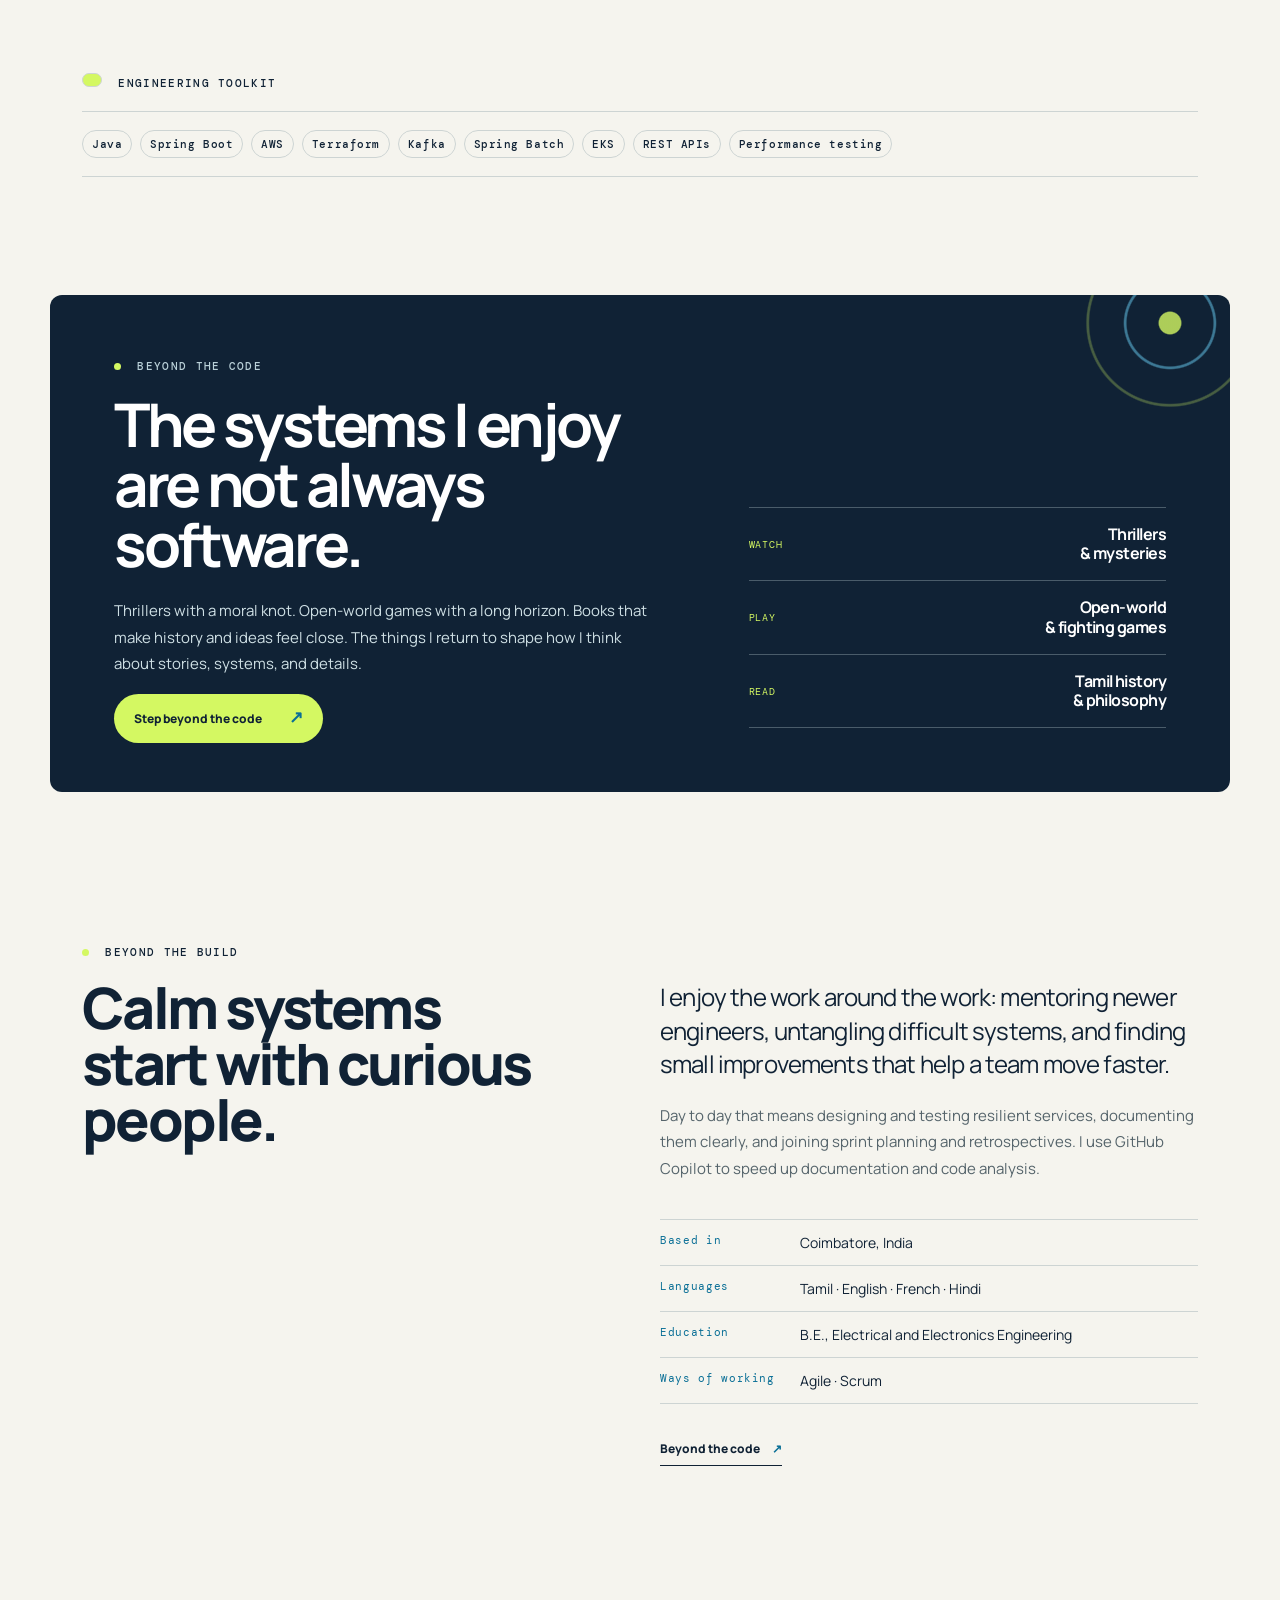
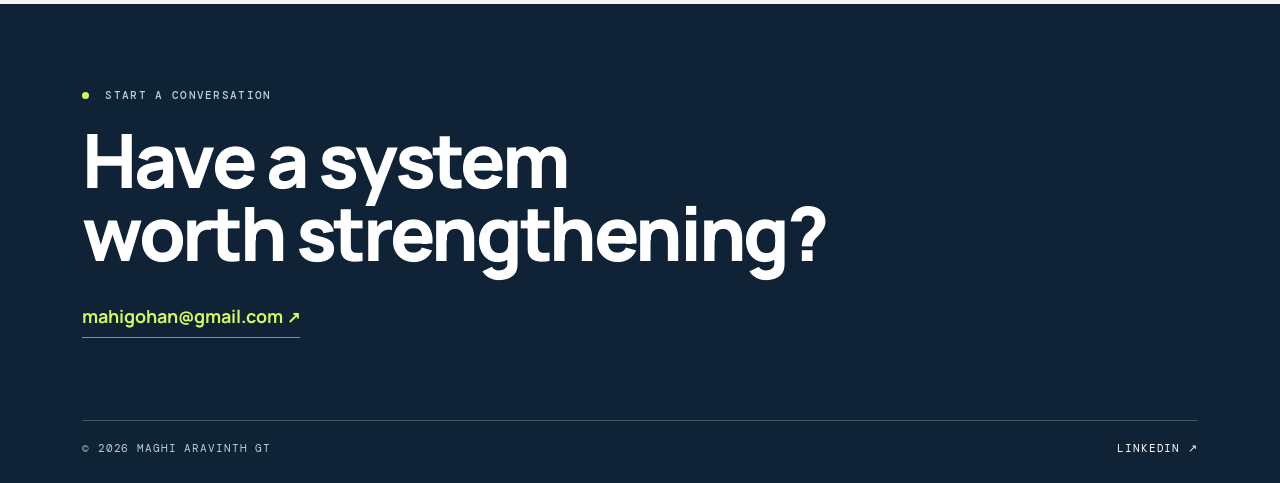
==== commit 80c3103a: "updated gotham inspired theme" ====
--- a/index.html
+++ b/index.html
@@ -13,15 +13,16 @@
   <link rel="preconnect" href="https://fonts.googleapis.com">
   <link rel="preconnect" href="https://fonts.gstatic.com" crossorigin>
   <link href="https://fonts.googleapis.com/css2?family=DM+Mono:wght@400;500&family=Manrope:wght@400;500;600;700;800&display=swap" rel="stylesheet">
-  <script>document.documentElement.classList.add("js")</script>
+  <script>document.documentElement.classList.add("js");if(localStorage.getItem("portfolio-theme")==="gotham")document.documentElement.dataset.theme="gotham"</script>
   <link rel="stylesheet" href="styles.css">
+  <script src="theme.js" defer></script>
 </head>
 <body>
   <div class="page-glow glow-one"></div><div class="page-glow glow-two"></div>
   <header class="nav wrap">
     <a class="brand" href="#top"><span>MA</span> MAGHI ARAVINTH</a>
     <nav aria-label="Main navigation"><a href="#work">Case studies</a><a href="#experience">Experience</a><a href="#about">About</a><a href="beyond.html">Beyond the code</a><a href="#contact">Contact</a></nav>
-    <a class="nav-cta" href="mailto:mahigohan@gmail.com">Let’s talk <span>↗</span></a>
+    <div class="nav-actions"><button class="theme-toggle" type="button" aria-pressed="false" aria-label="Switch to Gotham theme"><span aria-hidden="true">◐</span> Gotham</button><a class="nav-cta" href="mailto:mahigohan@gmail.com">Let’s talk <span>↗</span></a></div>
   </header>
 
   <main id="top">
@@ -68,14 +69,16 @@
 <li><time>JAN 2018 – JAN 2020</time><div><h3>Application Development Analyst</h3><p>Accenture</p></div><span>Chennai</span></li>
 <li><time>MAY 2016 – DEC 2017</time><div><h3>Associate Software Engineer</h3><p>Accenture</p></div><span>Chennai</span></li></ol></section>
 
-    <section class="tools wrap" id="toolbox"><div class="section-heading"><div><p class="eyebrow"><span></span> TOOLBOX</p><h2>What I reach<br>for.</h2></div><p>The languages, cloud services and practices behind the work above.</p></div><div class="tool-grid"><div class="tool"><h3>Languages and frameworks</h3><div class="chips"><span>Java</span><span>Spring Boot</span><span>Spring Batch</span><span>Python</span><span>REST APIs</span><span>Microservices</span></div></div><div class="tool"><h3>Cloud and infrastructure</h3><div class="chips"><span>AWS Batch</span><span>Lambda</span><span>S3</span><span>DynamoDB</span><span>EKS</span><span>ECR</span><span>CloudWatch</span><span>Terraform</span></div></div><div class="tool"><h3>Messaging and data</h3><div class="chips"><span>Apache Kafka</span><span>Amazon SQS</span><span>EventBridge</span><span>Oracle</span><span>CockroachDB</span><span>GemFire</span></div></div><div class="tool"><h3>Delivery and quality</h3><div class="chips"><span>Jenkins</span><span>Maven</span><span>Git</span><span>GitHub</span><span>Selenium</span><span>Datadog</span><span>Chaos testing</span><span>DR testing</span></div></div></div></section>
+    <section class="skill-rail wrap" aria-label="Engineering toolkit"><p class="eyebrow"><span></span> ENGINEERING TOOLKIT</p><div><span>Java</span><span>Spring Boot</span><span>AWS</span><span>Terraform</span><span>Kafka</span><span>Spring Batch</span><span>EKS</span><span>REST APIs</span><span>Performance testing</span></div></section>
+
+    <section class="beyond-feature wrap" id="beyond"><div class="beyond-feature-copy"><p class="eyebrow"><span></span> BEYOND THE CODE</p><h2>The systems I enjoy<br>are not always<br>software.</h2><p>Thrillers with a moral knot. Open-world games with a long horizon. Books that make history and ideas feel close. The things I return to shape how I think about stories, systems, and details.</p><a class="button primary" href="beyond.html">Step beyond the code <b>↗</b></a></div><div class="beyond-feature-picks" aria-label="Personal interests"><div><small>WATCH</small><b>Thrillers<br>&amp; mysteries</b></div><div><small>PLAY</small><b>Open-world<br>&amp; fighting games</b></div><div><small>READ</small><b>Tamil history<br>&amp; philosophy</b></div></div></section>
 
     <section class="about wrap" id="about"><div class="about-side"><p class="eyebrow"><span></span> BEYOND THE BUILD</p><h2>Calm systems<br>start with curious<br>people.</h2></div><div class="about-copy"><p>I enjoy the work around the work: mentoring newer engineers, untangling difficult systems, and finding small improvements that help a team move faster.</p><p class="muted">Day to day that means designing and testing resilient services, documenting them clearly, and joining sprint planning and retrospectives. I use GitHub Copilot to speed up documentation and code analysis.</p><div class="facts"><div><b>Based in</b><span>Coimbatore, India</span></div><div><b>Languages</b><span>Tamil · English · French · Hindi</span></div><div><b>Education</b><span>B.E., Electrical and Electronics Engineering</span></div><div><b>Ways of working</b><span>Agile · Scrum</span></div></div><a class="button text" href="beyond.html" style="display:inline-block;margin-top:28px">Beyond the code <b>↗</b></a></div></section>
 
     <section class="contact wrap" id="contact"><p class="eyebrow"><span></span> START A CONVERSATION</p><h2>Have a system<br>worth strengthening?</h2><a href="mailto:mahigohan@gmail.com">mahigohan@gmail.com <b>↗</b></a><div><span>© 2026 MAGHI ARAVINTH GT</span><a href="https://www.linkedin.com/in/maghiaravinthgt22" target="_blank" rel="noreferrer">LINKEDIN ↗</a></div></section>
   </main>
 <script>
-(function(){var els=document.querySelectorAll('.case-card,.roles li,.tool,.facts>div,.also-list li');
+(function(){var els=document.querySelectorAll('.case-card,.roles li,.facts>div,.also-list li,.beyond-feature');
 els.forEach(function(e){e.classList.add('rv')});
 if(!('IntersectionObserver' in window)){els.forEach(function(e){e.classList.add('in')});return}
 var io=new IntersectionObserver(function(es){es.forEach(function(x){if(x.isIntersecting){x.target.classList.add('in');io.unobserve(x.target)}})},{threshold:.12});
--- a/styles.css
+++ b/styles.css
@@ -97,3 +97,29 @@
 @media(max-width:900px){.c4{grid-template-columns:repeat(2,1fr)}}
 @media(max-width:640px){.c3{grid-template-columns:1fr}.pc.g{aspect-ratio:16/9}.bx-sec{margin-top:54px}.bx-h h2{font-size:32px}}
 @media(prefers-reduced-motion:reduce){.pc{transition:none}}
+
+.mv{margin:0}
+.mv-img{position:relative;border-radius:10px;overflow:hidden;aspect-ratio:2/3;background:var(--ink)}
+.mv-img img{display:block;width:100%;height:100%;object-fit:cover;transition:transform .5s}
+.mv:hover .mv-img img{transform:scale(1.04)}
+.mv figcaption{padding:12px 2px 0}
+.mv h3{margin:0;font-size:17px;letter-spacing:-.03em;line-height:1.25}
+.mv p{margin:2px 0 0;font:11px/1.5 'DM Mono',ui-monospace,monospace;letter-spacing:.05em;color:var(--muted)}
+.fc{outline-offset:6px;border-radius:10px}
+.fc .hash{position:absolute;inset:0;padding:16px;font:12px/1.6 'DM Mono',ui-monospace,monospace;color:rgba(255,255,255,.32);overflow:hidden;white-space:nowrap;transition:opacity .35s}
+.fc .rule{position:absolute;inset:0;display:grid;place-items:center;text-align:center;padding:20px;font:800 clamp(20px,2.4vw,28px)/1.1 Manrope,Arial,sans-serif;letter-spacing:-.03em;color:var(--acid);opacity:0;transition:opacity .35s}
+.fc:hover .hash,.fc:focus .hash{opacity:.12}
+.fc:hover .rule,.fc:focus .rule{opacity:1}
+@media(prefers-reduced-motion:reduce){.mv-img img,.fc .hash,.fc .rule{transition:none}.mv:hover .mv-img img{transform:none}}
+
+.mv .cr{display:inline-block;margin-top:6px;font:10.5px/1.4 'DM Mono',ui-monospace,monospace;letter-spacing:.04em;color:var(--link);text-decoration:none;border-bottom:1px solid currentColor}
+.mv .cr:hover{color:var(--text)}
+.c3p{grid-template-columns:repeat(3,minmax(0,1fr));max-width:calc(75% - 4px)}
+@media(max-width:900px){.c3p{grid-template-columns:repeat(2,minmax(0,1fr));max-width:none}}
+
+.fc .rule{background:rgba(16,34,53,.93)}
+.fc:hover .rule,.fc:focus .rule,.fc:focus-within .rule{opacity:1}
+
+/* Prominent personal section and optional Gotham-inspired night theme. */
+.nav-actions{display:flex;align-items:center;gap:18px}.theme-toggle{appearance:none;border:1px solid var(--line);border-radius:999px;background:transparent;color:var(--text);padding:8px 11px;font:500 10px 'DM Mono',ui-monospace,monospace;letter-spacing:.05em;cursor:pointer}.theme-toggle:hover{background:var(--ink);color:var(--acid);border-color:var(--ink)}.theme-toggle span{font-size:14px;vertical-align:-1px;margin-right:3px}.skill-rail{padding-top:104px}.skill-rail>div{display:flex;flex-wrap:wrap;gap:8px;border-top:1px solid var(--line);border-bottom:1px solid var(--line);padding:18px 0}.skill-rail span{font:500 11px 'DM Mono',ui-monospace,monospace;letter-spacing:.05em;padding:6px 9px;border:1px solid var(--line);border-radius:99px}.beyond-feature{margin-top:118px;margin-bottom:8px;background:var(--ink);border-radius:12px;color:#fff;padding:64px;display:grid;grid-template-columns:1.15fr .85fr;gap:70px;overflow:hidden;position:relative}.beyond-feature:after{content:"";width:360px;height:360px;position:absolute;right:-120px;top:-170px;border-radius:50%;background:radial-gradient(circle at 50% 55%,#d4f862 0 4%,transparent 4.5% 16%,rgba(101,199,236,.65) 16.5% 17%,transparent 17.5% 30%,rgba(212,248,98,.35) 30.5% 31%,transparent 31.5%);opacity:.8}.beyond-feature-copy,.beyond-feature-picks{position:relative;z-index:1}.beyond-feature .eyebrow{color:#b9d0d8}.beyond-feature h2{font-size:clamp(38px,4.7vw,63px);letter-spacing:-.055em;line-height:1;margin:0}.beyond-feature-copy>p:not(.eyebrow){max-width:540px;font-size:15px;line-height:1.75;color:#cfe0e5;margin:24px 0 28px}.beyond-feature .button.primary{background:var(--acid);color:var(--ink)}.beyond-feature .button.primary b{color:var(--link)}.beyond-feature-picks{border-top:1px solid rgba(207,224,229,.3);align-self:end}.beyond-feature-picks>div{padding:17px 0;border-bottom:1px solid rgba(207,224,229,.3);display:flex;justify-content:space-between;align-items:center;gap:16px}.beyond-feature-picks small{font:10px 'DM Mono',ui-monospace,monospace;letter-spacing:.08em;color:var(--acid)}.beyond-feature-picks b{text-align:right;font-size:16px;line-height:1.2;letter-spacing:-.035em}
+html[data-theme="gotham"]{--text:#f1f0e8;--ink:#0b0e12;--paper:#12161c;--card:#1a2028;--link:#83c9ff;--soft:#c0c9cf;--muted:#b4bdc3;--line:#3b4650;color-scheme:dark}html[data-theme="gotham"] .page-glow{opacity:.12}html[data-theme="gotham"] .glow-one{background:#166d9d}html[data-theme="gotham"] .glow-two{background:#c59a27}html[data-theme="gotham"] .signal-card,html[data-theme="gotham"] .contact,html[data-theme="gotham"] .resilience-art{background:#080b10}html[data-theme="gotham"] .batch-art{background:#bf9223;color:#111820}html[data-theme="gotham"] .batch-tags{color:#19232b}html[data-theme="gotham"] .pipeline i{border-color:#bf9223;background:#111820}html[data-theme="gotham"] .pipeline i:nth-child(3){border-color:#111820;background:transparent}html[data-theme="gotham"] .case-card,html[data-theme="gotham"] .tool{box-shadow:0 12px 26px -22px #000}html[data-theme="gotham"] .beyond-feature{background:linear-gradient(130deg,#080b10,#18212a)}html[data-theme="gotham"] .theme-toggle{border-color:#c59a27;color:#f4d978}html[data-theme="gotham"] .theme-toggle:hover{background:#c59a27;color:#080b10}@media(max-width:800px){.nav-actions{gap:10px}.theme-toggle{font-size:9px;padding:7px 9px}.skill-rail{padding-top:76px}.beyond-feature{margin-top:82px;padding:38px 26px;grid-template-columns:1fr;gap:42px}.beyond-feature:after{right:-230px}.beyond-feature h2{font-size:43px}}
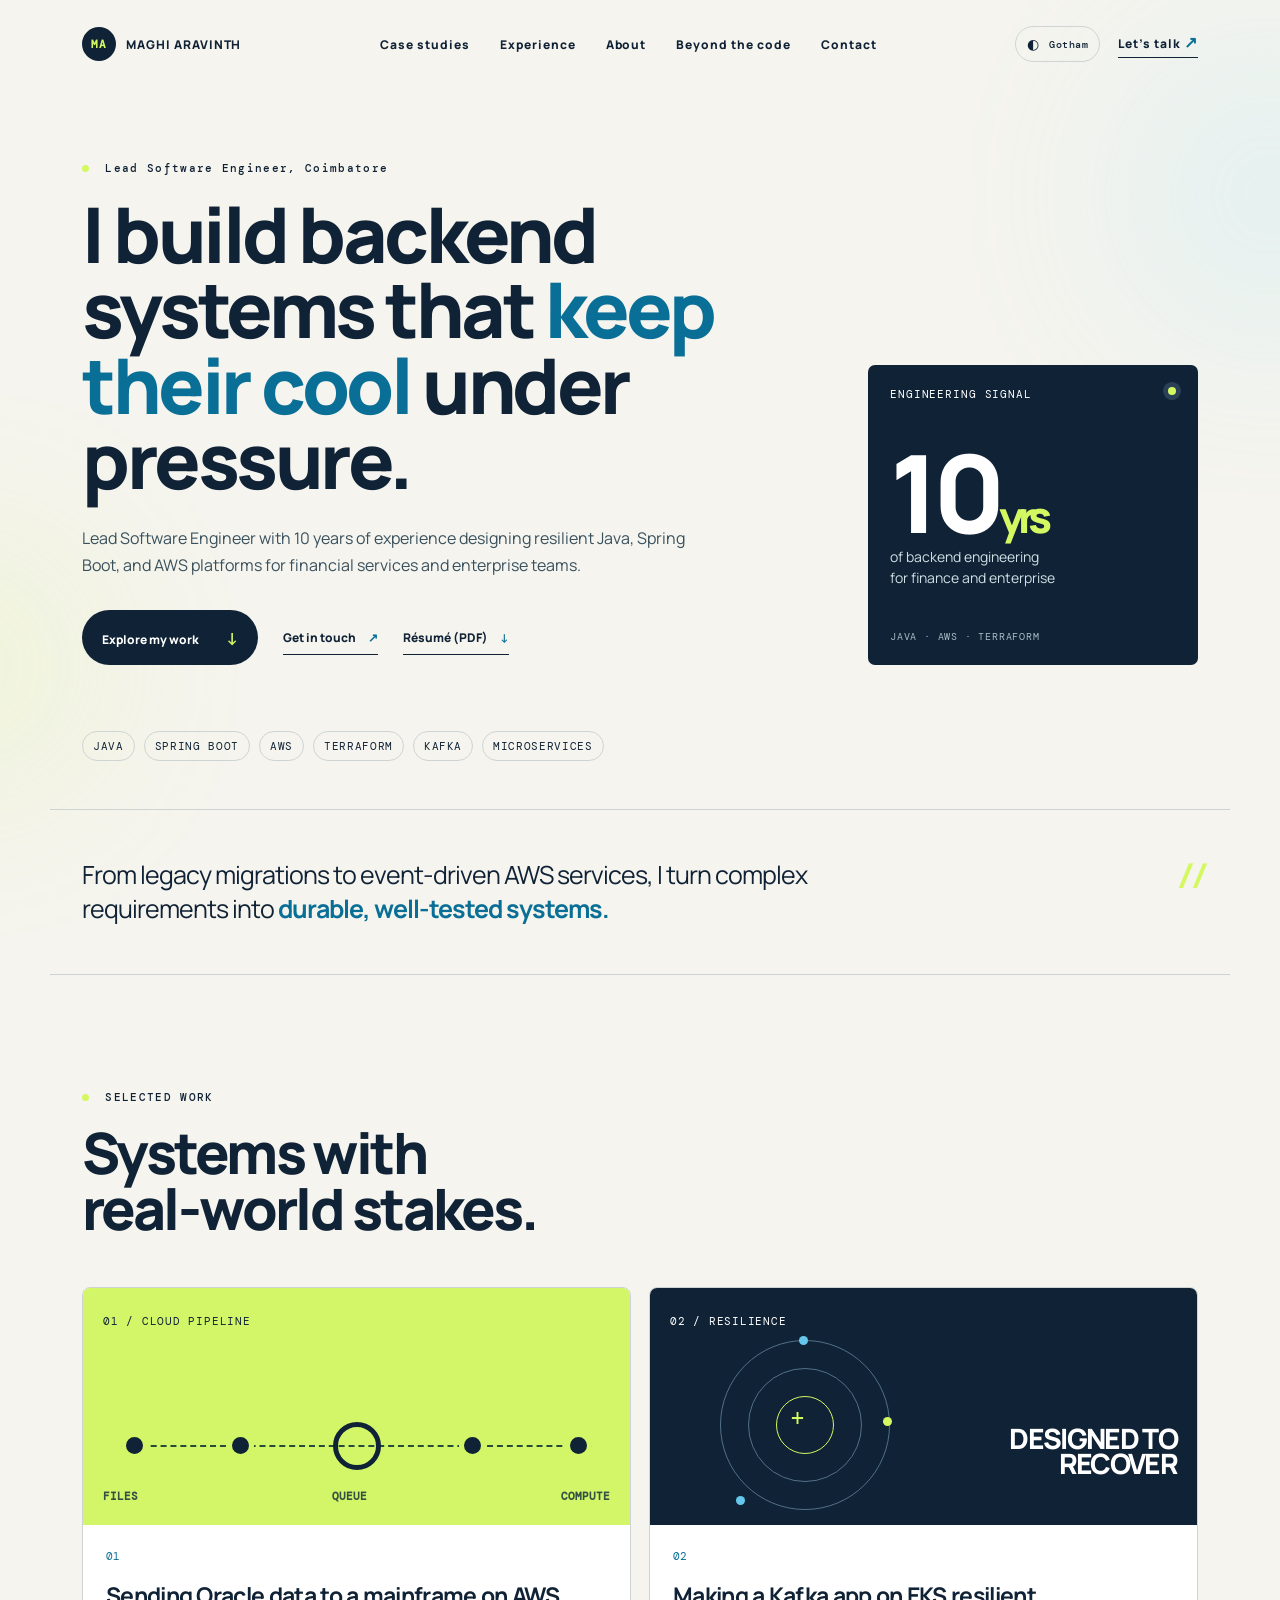
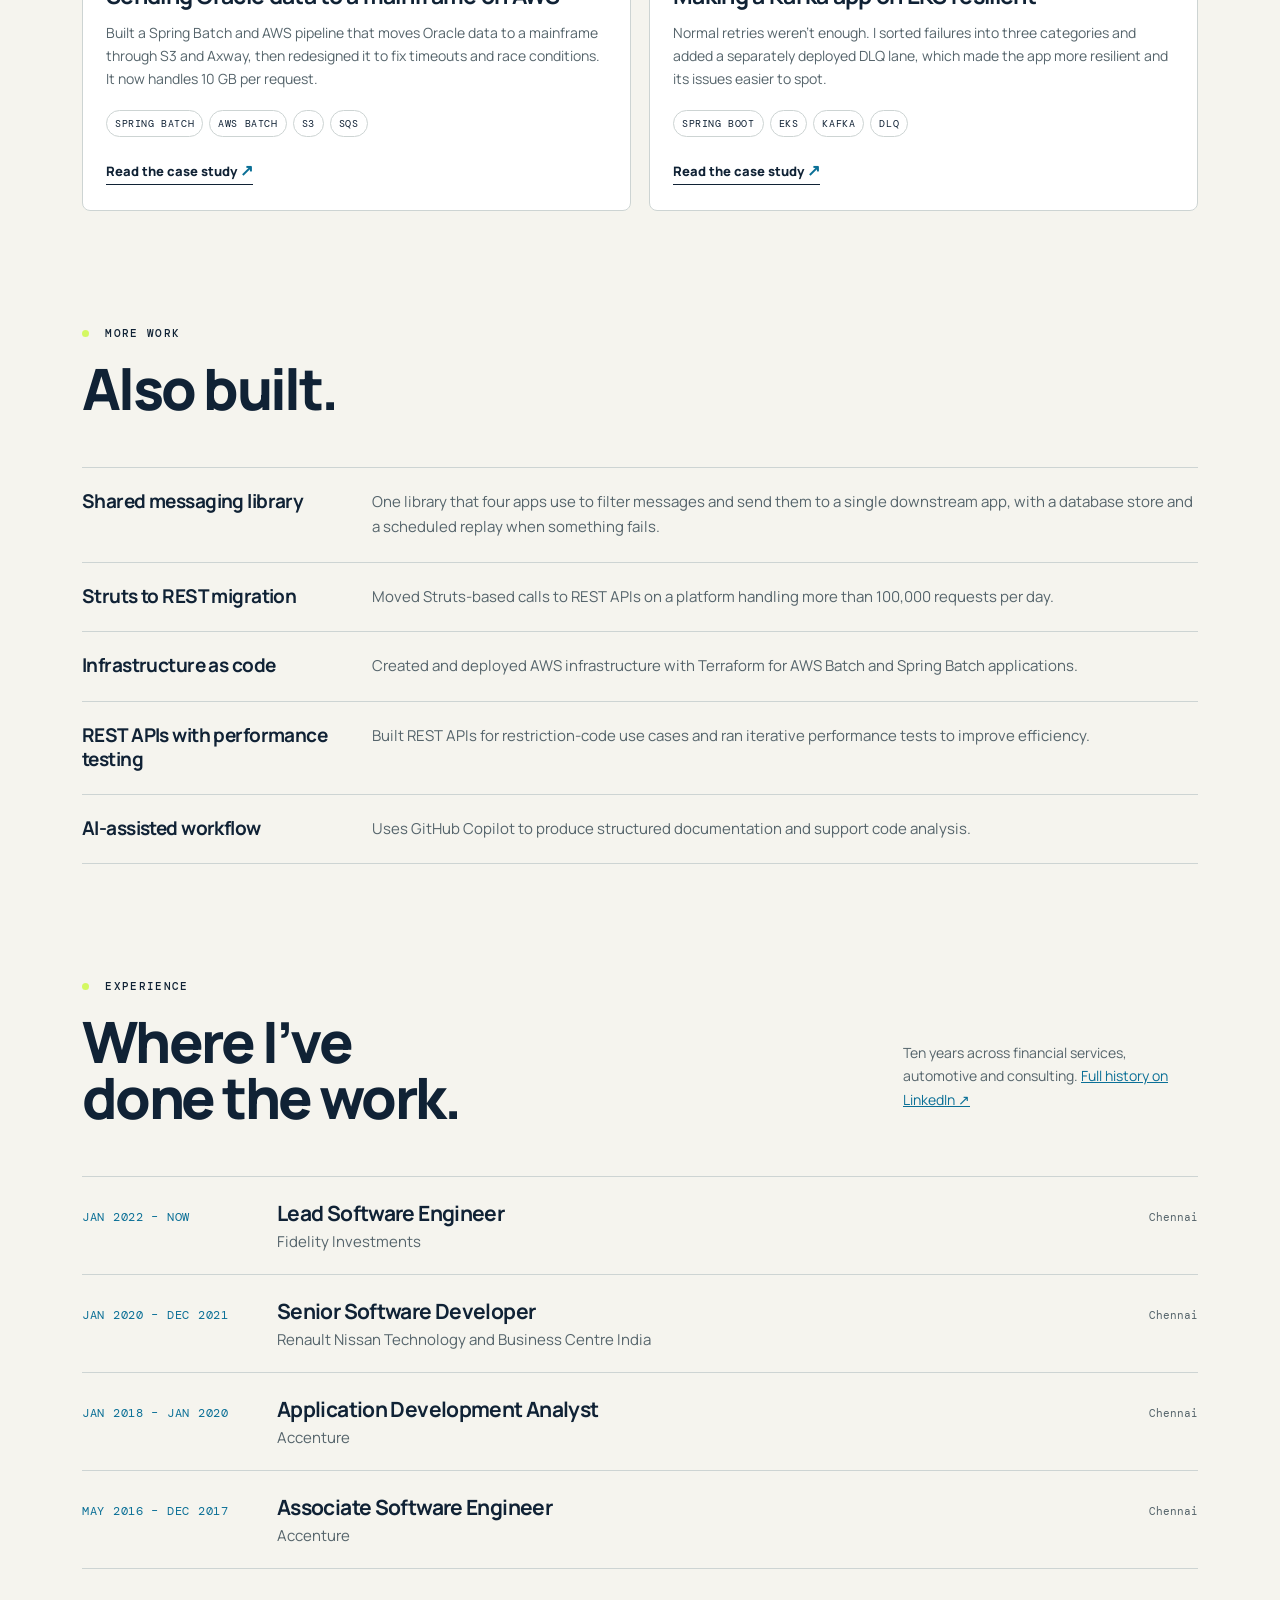
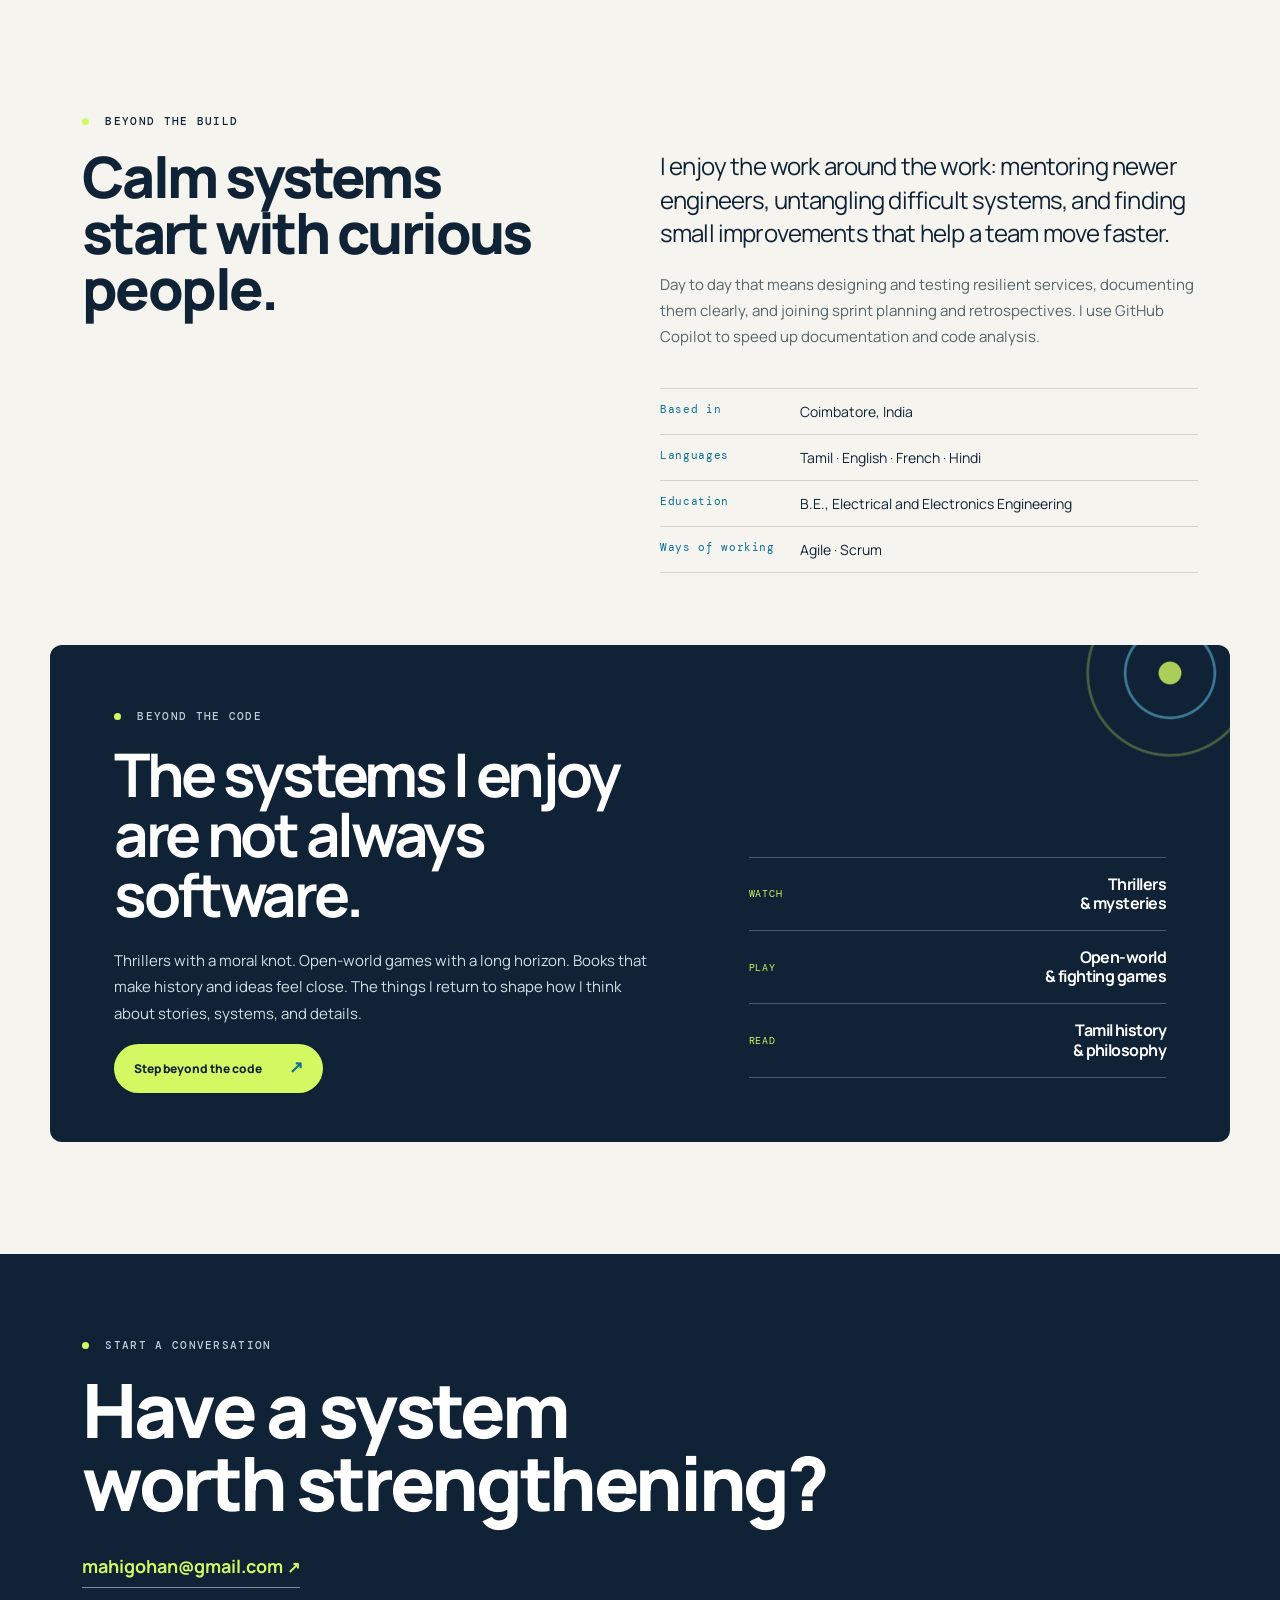
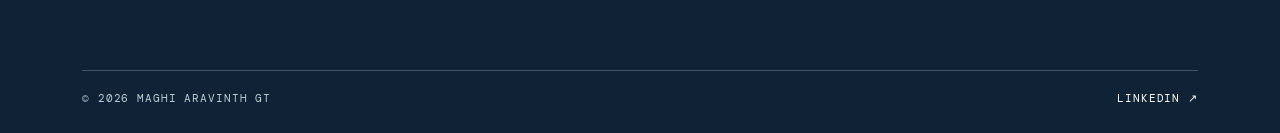
==== commit c0990d24: "gotham update" ====
--- a/index.html
+++ b/index.html
@@ -69,11 +69,9 @@
 <li><time>JAN 2018 – JAN 2020</time><div><h3>Application Development Analyst</h3><p>Accenture</p></div><span>Chennai</span></li>
 <li><time>MAY 2016 – DEC 2017</time><div><h3>Associate Software Engineer</h3><p>Accenture</p></div><span>Chennai</span></li></ol></section>
 
-    <section class="skill-rail wrap" aria-label="Engineering toolkit"><p class="eyebrow"><span></span> ENGINEERING TOOLKIT</p><div><span>Java</span><span>Spring Boot</span><span>AWS</span><span>Terraform</span><span>Kafka</span><span>Spring Batch</span><span>EKS</span><span>REST APIs</span><span>Performance testing</span></div></section>
+    <section class="about wrap" id="about"><div class="about-side"><p class="eyebrow"><span></span> BEYOND THE BUILD</p><h2>Calm systems<br>start with curious<br>people.</h2></div><div class="about-copy"><p>I enjoy the work around the work: mentoring newer engineers, untangling difficult systems, and finding small improvements that help a team move faster.</p><p class="muted">Day to day that means designing and testing resilient services, documenting them clearly, and joining sprint planning and retrospectives. I use GitHub Copilot to speed up documentation and code analysis.</p><div class="facts"><div><b>Based in</b><span>Coimbatore, India</span></div><div><b>Languages</b><span>Tamil · English · French · Hindi</span></div><div><b>Education</b><span>B.E., Electrical and Electronics Engineering</span></div><div><b>Ways of working</b><span>Agile · Scrum</span></div></div></div></section>
 
     <section class="beyond-feature wrap" id="beyond"><div class="beyond-feature-copy"><p class="eyebrow"><span></span> BEYOND THE CODE</p><h2>The systems I enjoy<br>are not always<br>software.</h2><p>Thrillers with a moral knot. Open-world games with a long horizon. Books that make history and ideas feel close. The things I return to shape how I think about stories, systems, and details.</p><a class="button primary" href="beyond.html">Step beyond the code <b>↗</b></a></div><div class="beyond-feature-picks" aria-label="Personal interests"><div><small>WATCH</small><b>Thrillers<br>&amp; mysteries</b></div><div><small>PLAY</small><b>Open-world<br>&amp; fighting games</b></div><div><small>READ</small><b>Tamil history<br>&amp; philosophy</b></div></div></section>
-
-    <section class="about wrap" id="about"><div class="about-side"><p class="eyebrow"><span></span> BEYOND THE BUILD</p><h2>Calm systems<br>start with curious<br>people.</h2></div><div class="about-copy"><p>I enjoy the work around the work: mentoring newer engineers, untangling difficult systems, and finding small improvements that help a team move faster.</p><p class="muted">Day to day that means designing and testing resilient services, documenting them clearly, and joining sprint planning and retrospectives. I use GitHub Copilot to speed up documentation and code analysis.</p><div class="facts"><div><b>Based in</b><span>Coimbatore, India</span></div><div><b>Languages</b><span>Tamil · English · French · Hindi</span></div><div><b>Education</b><span>B.E., Electrical and Electronics Engineering</span></div><div><b>Ways of working</b><span>Agile · Scrum</span></div></div><a class="button text" href="beyond.html" style="display:inline-block;margin-top:28px">Beyond the code <b>↗</b></a></div></section>
 
     <section class="contact wrap" id="contact"><p class="eyebrow"><span></span> START A CONVERSATION</p><h2>Have a system<br>worth strengthening?</h2><a href="mailto:mahigohan@gmail.com">mahigohan@gmail.com <b>↗</b></a><div><span>© 2026 MAGHI ARAVINTH GT</span><a href="https://www.linkedin.com/in/maghiaravinthgt22" target="_blank" rel="noreferrer">LINKEDIN ↗</a></div></section>
   </main>
--- a/styles.css
+++ b/styles.css
@@ -122,4 +122,7 @@
 
 /* Prominent personal section and optional Gotham-inspired night theme. */
 .nav-actions{display:flex;align-items:center;gap:18px}.theme-toggle{appearance:none;border:1px solid var(--line);border-radius:999px;background:transparent;color:var(--text);padding:8px 11px;font:500 10px 'DM Mono',ui-monospace,monospace;letter-spacing:.05em;cursor:pointer}.theme-toggle:hover{background:var(--ink);color:var(--acid);border-color:var(--ink)}.theme-toggle span{font-size:14px;vertical-align:-1px;margin-right:3px}.skill-rail{padding-top:104px}.skill-rail>div{display:flex;flex-wrap:wrap;gap:8px;border-top:1px solid var(--line);border-bottom:1px solid var(--line);padding:18px 0}.skill-rail span{font:500 11px 'DM Mono',ui-monospace,monospace;letter-spacing:.05em;padding:6px 9px;border:1px solid var(--line);border-radius:99px}.beyond-feature{margin-top:118px;margin-bottom:8px;background:var(--ink);border-radius:12px;color:#fff;padding:64px;display:grid;grid-template-columns:1.15fr .85fr;gap:70px;overflow:hidden;position:relative}.beyond-feature:after{content:"";width:360px;height:360px;position:absolute;right:-120px;top:-170px;border-radius:50%;background:radial-gradient(circle at 50% 55%,#d4f862 0 4%,transparent 4.5% 16%,rgba(101,199,236,.65) 16.5% 17%,transparent 17.5% 30%,rgba(212,248,98,.35) 30.5% 31%,transparent 31.5%);opacity:.8}.beyond-feature-copy,.beyond-feature-picks{position:relative;z-index:1}.beyond-feature .eyebrow{color:#b9d0d8}.beyond-feature h2{font-size:clamp(38px,4.7vw,63px);letter-spacing:-.055em;line-height:1;margin:0}.beyond-feature-copy>p:not(.eyebrow){max-width:540px;font-size:15px;line-height:1.75;color:#cfe0e5;margin:24px 0 28px}.beyond-feature .button.primary{background:var(--acid);color:var(--ink)}.beyond-feature .button.primary b{color:var(--link)}.beyond-feature-picks{border-top:1px solid rgba(207,224,229,.3);align-self:end}.beyond-feature-picks>div{padding:17px 0;border-bottom:1px solid rgba(207,224,229,.3);display:flex;justify-content:space-between;align-items:center;gap:16px}.beyond-feature-picks small{font:10px 'DM Mono',ui-monospace,monospace;letter-spacing:.08em;color:var(--acid)}.beyond-feature-picks b{text-align:right;font-size:16px;line-height:1.2;letter-spacing:-.035em}
-html[data-theme="gotham"]{--text:#f1f0e8;--ink:#0b0e12;--paper:#12161c;--card:#1a2028;--link:#83c9ff;--soft:#c0c9cf;--muted:#b4bdc3;--line:#3b4650;color-scheme:dark}html[data-theme="gotham"] .page-glow{opacity:.12}html[data-theme="gotham"] .glow-one{background:#166d9d}html[data-theme="gotham"] .glow-two{background:#c59a27}html[data-theme="gotham"] .signal-card,html[data-theme="gotham"] .contact,html[data-theme="gotham"] .resilience-art{background:#080b10}html[data-theme="gotham"] .batch-art{background:#bf9223;color:#111820}html[data-theme="gotham"] .batch-tags{color:#19232b}html[data-theme="gotham"] .pipeline i{border-color:#bf9223;background:#111820}html[data-theme="gotham"] .pipeline i:nth-child(3){border-color:#111820;background:transparent}html[data-theme="gotham"] .case-card,html[data-theme="gotham"] .tool{box-shadow:0 12px 26px -22px #000}html[data-theme="gotham"] .beyond-feature{background:linear-gradient(130deg,#080b10,#18212a)}html[data-theme="gotham"] .theme-toggle{border-color:#c59a27;color:#f4d978}html[data-theme="gotham"] .theme-toggle:hover{background:#c59a27;color:#080b10}@media(max-width:800px){.nav-actions{gap:10px}.theme-toggle{font-size:9px;padding:7px 9px}.skill-rail{padding-top:76px}.beyond-feature{margin-top:82px;padding:38px 26px;grid-template-columns:1fr;gap:42px}.beyond-feature:after{right:-230px}.beyond-feature h2{font-size:43px}}
+html[data-theme="gotham"]{--text:#f1f2f3;--ink:#050607;--paper:#030405;--card:#0b0e12;--link:#8bd3ff;--soft:#c4c9ce;--muted:#a6afb7;--line:#20262d;color-scheme:dark}html[data-theme="gotham"] body{background:radial-gradient(circle 360px at var(--spotlight-x,50%) var(--spotlight-y,25%),rgba(83,148,190,.16),rgba(18,31,43,.07) 28%,transparent 64%),#030405;background-attachment:fixed}html[data-theme="gotham"] .page-glow{opacity:0}html[data-theme="gotham"] .signal-card,html[data-theme="gotham"] .contact,html[data-theme="gotham"] .resilience-art{background:#020304}html[data-theme="gotham"] .batch-art{background:#b9891e;color:#090b0d}html[data-theme="gotham"] .batch-tags{color:#111820}html[data-theme="gotham"] .pipeline i{border-color:#b9891e;background:#050607}html[data-theme="gotham"] .pipeline i:nth-child(3){border-color:#050607;background:transparent}html[data-theme="gotham"] .case-card{box-shadow:0 16px 34px -25px #000}html[data-theme="gotham"] .beyond-feature{background:linear-gradient(130deg,#020304,#0b1118)}html[data-theme="gotham"] .theme-toggle{border-color:#d4a72c;color:#f2d370}html[data-theme="gotham"] .theme-toggle:hover{background:#d4a72c;color:#030405}@media(max-width:800px){.nav-actions{gap:10px}.theme-toggle{font-size:9px;padding:7px 9px}.beyond-feature{margin-top:82px;padding:38px 26px;grid-template-columns:1fr;gap:42px}.beyond-feature:after{right:-230px}.beyond-feature h2{font-size:43px}}
+html[data-theme="gotham"] body,html[data-theme="gotham"] body *{cursor:none!important}html[data-theme="gotham"] body:before{content:"🦇";position:fixed;z-index:20;pointer-events:none;left:var(--spotlight-x,50%);top:var(--spotlight-y,25%);translate:-50% -50%;font-size:30px;line-height:1;color:rgba(212,167,44,.88);filter:drop-shadow(0 0 14px rgba(212,167,44,.62));mix-blend-mode:screen}.nav-actions{justify-content:flex-end;white-space:nowrap}.beyond-feature-picks>div{min-height:70px}@media(max-width:800px){html[data-theme="gotham"] body:before{font-size:24px}.nav-actions{margin-left:auto}.beyond-feature-picks>div{min-height:0}}
+/* Shared vertical rhythm for the personal-story sequence. */
+.about{padding-bottom:72px}.beyond-feature{margin-top:0;margin-bottom:112px}@media(max-width:800px){.about{padding-bottom:56px}.beyond-feature{margin-top:0;margin-bottom:72px}}
